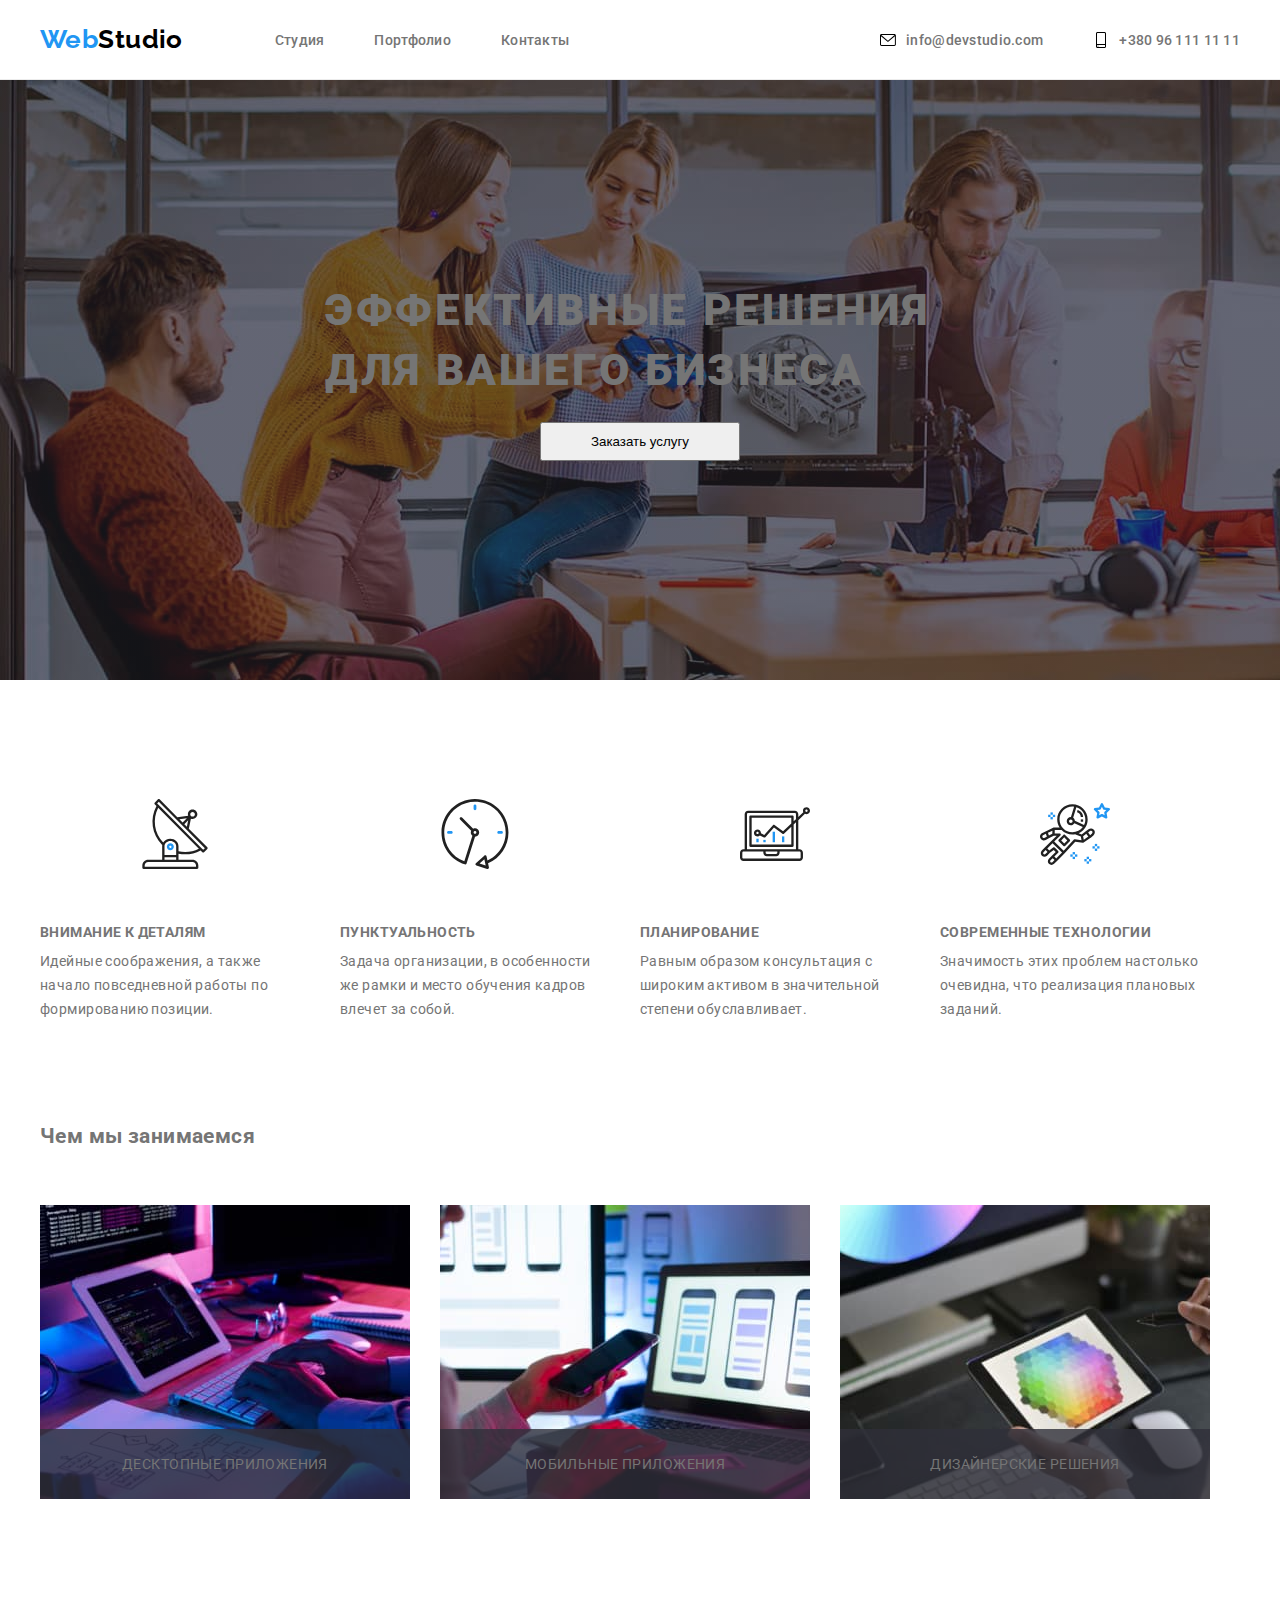
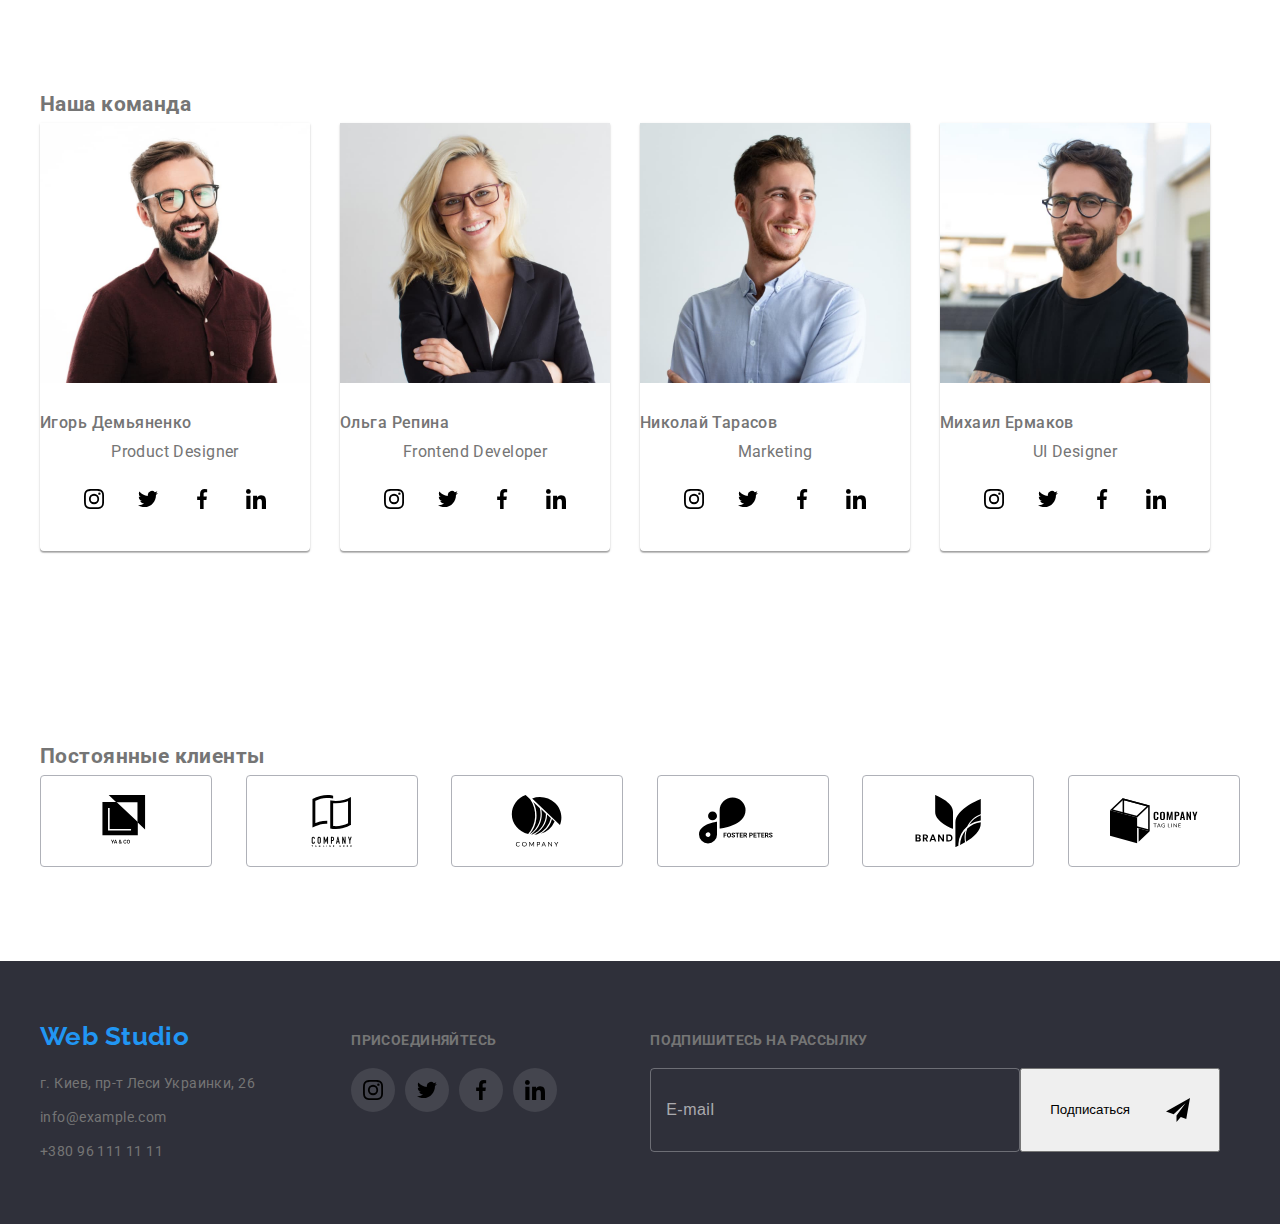
==== index.html @ 713ed122 "разбивает хедер на паршелы" ====
<!DOCTYPE html>
<html lang="ru">
  <head>
    <meta charset="UTF-8" />
    <meta name="viewport" content="width=device-width, initial-scale=1.0" />
    <title>Главная</title>
    <link
      rel="stylesheet"
      href="https://cdnjs.cloudflare.com/ajax/libs/modern-normalize/1.0.0/modern-normalize.css"
      integrity="sha512-Zx6MlUMKSVJoQ+83OwhdILe8cSEsCzfqThJd7J/VA2UrK6Ctj85p+xzqfyuNXE5B1k25uUdmJ2OzItbBy9GHAQ=="
      crossorigin="anonymous"
    />
    <link rel="preconnect" href="https://fonts.gstatic.com" />
    <link
      href="https://fonts.googleapis.com/css2?family=Raleway:wght@700&family=Roboto:wght@400;500;700;900&display=swap"
      rel="stylesheet"
    />
    <link rel="stylesheet" href="./css/styles.css" />
    <link rel="stylesheet" href="./css/main.min.css">
  </head>
  <body>
    <!-- HEADER -->
    <header class="header">
      <div class="header-container">
        <nav class="nav-container">
          <a href="./index.html" class="logo link"
            >Web<span class="logo-second-part">Studio</span></a
          >
          <ul class="site-navigation list">
            <li class="items">
              <a href="./index.html" class="link active">Студия</a>
            </li>
            <li class="items">
              <a href="./portfolio.html" class="link">Портфолио</a>
            </li>
            <li class="items"><a href="" class="link">Контакты</a></li>
          </ul>
        </nav>
        <ul class="contacts list">
          <li class="items">
            <a href="mailto:info@devstudio.com" class="link">
              <svg class="icons">
                <use href="./img/studio/svg/sprite.svg#icon-envelope"></use>
              </svg>
              info@devstudio.com
            </a>
          </li>
          <li class="items">
            <a href="tel:+380961111111" class="link"
              ><svg class="icons">
                <use href="./img/studio/svg/sprite.svg#icon-smartphone"></use>
              </svg>
              +380 96 111 11 11</a
            >
          </li>
        </ul>
      </div>
    </header>
    <main>
      <!-- HERO -->
      <section class="hero-section">
        <div class="hero-container">
          <h1 class="title">Эффективные решения для вашего бизнеса</h1>
          <button class="modal-button" type="button" data-modal-open>
            Заказать услугу
          </button>
        </div>
      </section>
      <!-- OUR ADVANTAGES -->
      <section class="advantages-section">
        <div class="advantages-container">
          <h2 class="title visually-hidden">Наши преимущества</h2>
          <ul class="advantages-list list">
            <li class="items antenna">
              <h3 class="title">Внимание к деталям</h3>
              <p>
                Идейные соображения, а также начало повседневной работы по
                формированию позиции.
              </p>
            </li>
            <li class="items clock">
              <h3 class="title">Пунктуальность</h3>
              <p>
                Задача организации, в особенности же рамки и место обучения
                кадров влечет за собой.
              </p>
            </li>
            <li class="items diagram">
              <h3 class="title">Планирование</h3>
              <p>
                Равным образом консультация с широким активом в значительной
                степени обуславливает.
              </p>
            </li>
            <li class="items astronaut">
              <h3 class="title">Современные технологии</h3>
              <p>
                Значимость этих проблем настолько очевидна, что реализация
                плановых заданий.
              </p>
            </li>
          </ul>
        </div>
      </section>
      <!-- OUR JOB -->
      <section class="job-section">
        <div class="job-container">
          <h2 class="title">Чем мы занимаемся</h2>
          <ul class="job-list list">
            <li class="items">
              <img
                src="./img/studio/our-job/our-job-1.jpg"
                alt="Пишем код на компьютере"
                width="370"
                height="294"
              />
              <p class="title">Десктопные приложения</p>
            </li>
            <li class="items">
              <img
                src="./img/studio/our-job/our-job-2.jpg"
                alt="Работаем с дизайном мобильного приложения"
                width="370"
                height="294"
              />
              <p class="title">Мобильные приложения</p>
            </li>
            <li class="items">
              <img
                src="./img/studio//our-job/our-job-3.jpg"
                alt="Выбираем цвет с палитры"
                width="370"
                height="294"
              />
              <p class="title">Дизайнерские решения</p>
            </li>
          </ul>
        </div>
      </section>
      <!-- OUR TEAM -->
      <section class="team-section">
        <div class="team-container">
          <h2 class="title">Наша команда</h2>
          <ul class="team-list list">
            <li class="members">
              <img
                src="./img/studio/our-team/I-Demianenko.jpg"
                alt="Фотография Игорь Демьяненко"
                width="270"
                height="260"
              />
              <div class="members-content">
                <h3 class="title">Игорь Демьяненко</h3>
                <p lang="en">Product Designer</p>
                <ul class="social-nets list">
                  <li class="items">
                    <a
                      href="http://www.instagram.com"
                      class="link"
                      aria-label="Instagram"
                      target="_blank"
                    >
                      <svg class="icons">
                        <use
                          href="./img/studio/svg/sprite.svg#icon-instagram"
                        ></use>
                      </svg>
                    </a>
                  </li>
                  <li class="items">
                    <a
                      href="http://www.twitter.com"
                      class="link"
                      aria-label="Twitter"
                      target="_blank"
                    >
                      <svg class="icons">
                        <use
                          href="./img/studio/svg/sprite.svg#icon-twitter"
                        ></use>
                      </svg>
                    </a>
                  </li>
                  <li class="items">
                    <a
                      href="http://www.facebook.com"
                      class="link"
                      aria-label="Facebook"
                      target="_blank"
                    >
                      <svg class="icons">
                        <use
                          href="./img/studio/svg/sprite.svg#icon-facebook"
                        ></use>
                      </svg>
                    </a>
                  </li>
                  <li class="items">
                    <a
                      href="http://www.linkedin.com"
                      class="link"
                      aria-label="LinkedIn"
                      target="_blank"
                      ><svg class="icons">
                        <use
                          href="./img/studio/svg/sprite.svg#icon-linkedin"
                        ></use>
                      </svg>
                    </a>
                  </li>
                </ul>
              </div>
            </li>
            <li class="members">
              <img
                src="./img/studio/our-team/O-Repina.jpg"
                alt="Фотография Ольга Репина"
                width="270"
                height="260"
              />
              <div class="members-content">
                <h3 class="title">Ольга Репина</h3>
                <p lang="en">Frontend Developer</p>
                <ul class="social-nets list">
                  <li class="items">
                    <a
                      href="http://www.instagram.com"
                      class="link"
                      aria-label="Instagram"
                      target="_blank"
                    >
                      <svg class="icons">
                        <use
                          href="./img/studio/svg/sprite.svg#icon-instagram"
                        ></use>
                      </svg>
                    </a>
                  </li>
                  <li class="items">
                    <a
                      href="http://www.twitter.com"
                      class="link"
                      aria-label="Twitter"
                      target="_blank"
                    >
                      <svg class="icons">
                        <use
                          href="./img/studio/svg/sprite.svg#icon-twitter"
                        ></use>
                      </svg>
                    </a>
                  </li>
                  <li class="items">
                    <a
                      href="http://www.facebook.com"
                      class="link"
                      aria-label="Facebook"
                      target="_blank"
                    >
                      <svg class="icons">
                        <use
                          href="./img/studio/svg/sprite.svg#icon-facebook"
                        ></use>
                      </svg>
                    </a>
                  </li>
                  <li class="items">
                    <a
                      href="http://www.linkedin.com"
                      class="link"
                      aria-label="LinkedIn"
                      target="_blank"
                      ><svg class="icons">
                        <use
                          href="./img/studio/svg/sprite.svg#icon-linkedin"
                        ></use>
                      </svg>
                    </a>
                  </li>
                </ul>
              </div>
            </li>
            <li class="members">
              <img
                src="./img/studio/our-team/N-Tarasov.jpg"
                alt="Фотография Николай Тарасов"
                width="270"
                height="260"
              />
              <div class="members-content">
                <h3 class="title">Николай Тарасов</h3>
                <p lang="en">Marketing</p>
                <ul class="social-nets list">
                  <li class="items">
                    <a
                      href="http://www.instagram.com"
                      class="link"
                      aria-label="Instagram"
                      target="_blank"
                    >
                      <svg class="icons">
                        <use
                          href="./img/studio/svg/sprite.svg#icon-instagram"
                        ></use>
                      </svg>
                    </a>
                  </li>
                  <li class="items">
                    <a
                      href="http://www.twitter.com"
                      class="link"
                      aria-label="Twitter"
                      target="_blank"
                    >
                      <svg class="icons">
                        <use
                          href="./img/studio/svg/sprite.svg#icon-twitter"
                        ></use>
                      </svg>
                    </a>
                  </li>
                  <li class="items">
                    <a
                      href="http://www.facebook.com"
                      class="link"
                      aria-label="Facebook"
                      target="_blank"
                    >
                      <svg class="icons">
                        <use
                          href="./img/studio/svg/sprite.svg#icon-facebook"
                        ></use>
                      </svg>
                    </a>
                  </li>
                  <li class="items">
                    <a
                      href="http://www.linkedin.com"
                      class="link"
                      aria-label="LinkedIn"
                      target="_blank"
                      ><svg class="icons">
                        <use
                          href="./img/studio/svg/sprite.svg#icon-linkedin"
                        ></use>
                      </svg>
                    </a>
                  </li>
                </ul>
              </div>
            </li>
            <li class="members">
              <img
                src="./img/studio/our-team/M-Ermakov.jpg"
                alt="Фотография Михаил Ермаков"
                width="270"
                height="260"
              />
              <div class="members-content">
                <h3 class="title">Михаил Ермаков</h3>
                <p lang="en">UI Designer</p>
                <ul class="social-nets list">
                  <li class="items">
                    <a
                      href="http://www.instagram.com"
                      class="link"
                      aria-label="Instagram"
                      target="_blank"
                    >
                      <svg class="icons">
                        <use
                          href="./img/studio/svg/sprite.svg#icon-instagram"
                        ></use>
                      </svg>
                    </a>
                  </li>
                  <li class="items">
                    <a
                      href="http://www.twitter.com"
                      class="link"
                      aria-label="Twitter"
                      target="_blank"
                    >
                      <svg class="icons">
                        <use
                          href="./img/studio/svg/sprite.svg#icon-twitter"
                        ></use>
                      </svg>
                    </a>
                  </li>
                  <li class="items">
                    <a
                      href="http://www.facebook.com"
                      class="link"
                      aria-label="Facebook"
                      target="_blank"
                    >
                      <svg class="icons">
                        <use
                          href="./img/studio/svg/sprite.svg#icon-facebook"
                        ></use>
                      </svg>
                    </a>
                  </li>
                  <li class="items">
                    <a
                      href="http://www.linkedin.com"
                      class="link"
                      aria-label="LinkedIn"
                      target="_blank"
                      ><svg class="icons">
                        <use
                          href="./img/studio/svg/sprite.svg#icon-linkedin"
                        ></use>
                      </svg>
                    </a>
                  </li>
                </ul>
              </div>
            </li>
          </ul>
        </div>
      </section>
      <!-- PERMANENT CLIENTS -->
      <section class="clients-section">
        <div class="clients-container">
          <h2 class="title">Постоянные клиенты</h2>
          <ul class="clients list">
            <li class="items">
              <a class="link" href="" target="_blank">
                <svg class="icons">
                  <use href="./img/studio/svg/sprite.svg#icon-logo-1"></use>
                </svg>
              </a>
            </li>
            <li class="items">
              <a class="link" href="" target="_blank">
                <svg class="icons">
                  <use href="./img/studio/svg/sprite.svg#icon-logo-2"></use>
                </svg>
              </a>
            </li>
            <li class="items">
              <a class="link" href="" target="_blank">
                <svg class="icons">
                  <use href="./img/studio/svg/sprite.svg#icon-logo-3"></use>
                </svg>
              </a>
            </li>
            <li class="items">
              <a class="link" href="" target="_blank">
                <svg class="icons">
                  <use href="./img/studio/svg/sprite.svg#icon-logo-4"></use>
                </svg>
              </a>
            </li>
            <li class="items">
              <a class="link" href="" target="_blank">
                <svg class="icons">
                  <use href="./img/studio/svg/sprite.svg#icon-logo-5"></use>
                </svg>
              </a>
            </li>
            <li class="items">
              <a class="link" href="" target="_blank">
                <svg class="icons">
                  <use href="./img/studio/svg/sprite.svg#icon-logo-6"></use>
                </svg>
              </a>
            </li>
          </ul>
        </div>
      </section>
    </main>
    <!-- FOOTER -->
    <footer class="footer">
      <div class="footer-container">
        <div class="address-container">
          <a href="./index.html" class="logo link">Web
            <span class="logo-second-part">Studio</span>
          </a>
          <address class="address">
            <p>г. Киев, пр-т Леси Украинки, 26</p>
          </address>
          <ul class="contacts list">
            <li class="items">
              <a href="mailto:info@example.com" class="link">info@example.com
              </a>
            </li>
            <li class="items">
              <a href="tel:+380961111111" class="link">+380 96 111 11 11</a>
            </li>
          </ul>
        </div>
        <div class="social-container">
          <p class="text">Присоединяйтесь</p>
          <ul class="social-nets list">
            <li class="items">
              <a
                href="http://www.instagram.com"
                target="_blank"
                aria-label="Instagram"
                class="link"
              >
                <svg class="icons">
                  <use href="./img/studio/svg/sprite.svg#icon-instagram"></use>
                </svg>
              </a>
            </li>
            <li class="items">
              <a
                href="http://www.twitter.com"
                target="_blank"
                aria-label="Twitter"
                class="link"
              >
                <svg class="icons">
                  <use href="./img/studio/svg/sprite.svg#icon-twitter"></use>
                </svg>
              </a>
            </li>
            <li class="items">
              <a
                href="http://www.facebook.com"
                target="_blank"
                aria-label="Facebook"
                class="link"
              >
                <svg class="icons">
                  <use href="./img/studio/svg/sprite.svg#icon-facebook"></use>
                </svg>
              </a>
            </li>
            <li class="items">
              <a
                href="http://www.linkedin.com"
                target="_blank"
                aria-label="LinkedIn"
                class="link"
              >
                <svg class="icons">
                  <use href="./img/studio/svg/sprite.svg#icon-linkedin"></use>
                </svg>
              </a>
            </li>
          </ul>
        </div>
        <div class="form-container">
          <p class="text">Подпишитесь на рассылку</p>
          <form class="subscribe-form" name="subscribe_form">
            <input
              type="email"
              name="user-email"
              placeholder="E-mail"
              class="input"
            />
            <button type="submit" class="submit-button modal-button">
              Подписаться
              <svg class="icons">
                <use href="./img/studio/svg/sprite.svg#icon-send"></use>
              </svg>
            </button>
          </form>
        </div>
      </div>
    </footer>
    <div class="backdrop is-hidden" data-modal>
      <div class="modal">
        <button class="close-button" data-modal-close>
          <svg class="icons">
            <use href="./img/studio/svg/sprite.svg#icon-close"></use>
          </svg>
        </button>
        <p class="title">Оставьте свои данные, мы вам перезвоним</p>
        <form class="form-container">
          <div class="inputs-group">
            <label for="user-name" class="text-label">Имя </label>
            <div class="input-wrapper">
              <input
                type="text"
                name="user-name"
                class="input"
                id="user-name"
              />
              <svg class="icons">
                <use href="./img/studio/svg/sprite.svg#modal-icon-person"></use>
              </svg>
            </div>
            <label for="user-phone" class="text-label">Телефон </label>
            <div class="input-wrapper">
              <input
                type="tel"
                name="user-phone"
                class="input"
                id="user-phone"
              />
              <svg class="icons">
                <use href="./img/studio/svg/sprite.svg#modal-icon-phone"></use>
              </svg>
            </div>
            <label for="user-email" class="text-label">Почта </label>
            <div class="input-wrapper">
              <input
                type="email"
                name="user-email"
                class="input"
                id="user-email"
              />
              <svg class="icons">
                <use href="./img/studio/svg/sprite.svg#modal-icon-email"></use>
              </svg>
            </div>
            <label for="user-comment" class="text-label">Комментарий </label>
            <textarea
              name="user-comment"
              placeholder="Введите текст"
              class="input comment"
              id="user-comment"
            ></textarea>
          </div>
          <label class="checkbox-label">
            Соглашаюсь с рассылкой и принимаю&nbsp;
            <a href="" class="link">
              <span class="checkbox-text-label"> Условия договора</span>
            </a>
            <input
              class="checkbox visually-hidden"
              type="checkbox"
              name="agreement"
              value="agree"
              required
            />
            <span class="custom-checkbox"></span>
          </label>
          <button type="submit" class="submit-button modal-button">
            Отправить
          </button>
        </form>
      </div>
    </div>
    <script src="./js/modal.js"></script>
  </body>
</html>
---- css/styles.css ----
/* ======= COLOR PALETTE ======= */

/* main text color:                         #757575; */
/* secondary text color:                    #212121; */
/* accent & first logo color:               #2196f3; */
/* second logo color
    on light background (black):            #000000; */
/* primary background color &
    second logo color on dark background &
    text on dark background (white):        #ffffff; */
/* secondary background color &
    background color for modal-button:      #f5f4fa; */
/* icons-logo-primary-color:                #afb1b8; */
/* contacts color:                          rgba(255, 255, 255, 0.6); */

/* :root {
  --main-text-color: #757575;
  --secondary-text-color: #212121;
  --accent-color: #2196f3;
  --black: #000000;
  --white: #ffffff;
  --secondary-background-color: #f5f4fa;
  --icons-logo-primary-color: #afb1b8;
  --contacts-color: rgba(255, 255, 255, 0.6);
  --time-function: cubic-bezier(0.4, 0, 0.2, 1);
} */

/* body {
  font-family: "Roboto", sans-serif;
  font-style: normal;
  font-weight: 400;
  font-size: 14px;
  line-height: 1.714;
  letter-spacing: 0.03em;
  background-color: #ffffff;
  color: var(--main-text-color);
} */

/* ======= UTILITE CLASSES ======= */
/* *,
*::before,
*::after {
  margin: 0;
  padding: 0;
} */

/* img {
  display: block;
}

.link {
  text-decoration: none;
}

.list {
  list-style: none;
}

.title {
  margin-bottom: 50px;
  font-weight: 700;
  font-size: 36px;
  line-height: 1.167;
  text-align: center;
  color: var(--secondary-text-color);
} */

/* .modal-button {
  height: 50px;
  background-color: var(--accent-color);
  color: var(--white);
  font-family: "Roboto", sans-serif;
  font-style: normal;
  font-weight: 700;
  font-size: 16px;
  line-height: 1.875;
  letter-spacing: 0.06em;
  border-radius: 4px;
  border: transparent;
  cursor: pointer;
} */

/* .visually-hidden {
  position: absolute;
  width: 1px;
  height: 1px;
  margin: -1px;
  border: 0;
  padding: 0;
  clip: rect(0 0 0 0);
  overflow: hidden;
} */
/* ======= END UTILITE CLASSES ======= */

/* ----------------------------------- */
/* ~             STUDIO              ~ */
/* ----------------------------------- */
/* ======= HEADER ======= */
/* header {
  position: relative;
}

header::after {
  content: "";
  display: block;
  position: absolute;
  bottom: 0;
  width: 100%;
  height: 1px;
  z-index: -1;
  background-color: #ececec;
} */

/* .header-container {
  display: flex;
  width: 1200px;
  margin: 0 auto;
  padding: 0 15px;
  justify-content: space-between;
  align-items: center;
} */

/* .nav-container {
  display: flex;
  align-items: center;
} */

/* .site-navigation {
  display: flex;
}

.contacts {
  display: flex;
} */
/* === LOGO ===*/
/* .logo.link {
  display: block;
  margin-right: 92px;
  padding: 24px 0 25px 0;
  font-family: "Raleway", sans-serif;
  font-weight: 700;
  font-size: 26px;
  line-height: 1.192;
  color: var(--accent-color);
}

.logo-second-part {
  color: var(--black);
} */

/* === NAVIGATION & CONTACTS === */
.site-navigation > .items:not(:last-child) {
  margin-right: 50px;
}

.contacts > .items:not(:last-child) {
  margin-right: 50px;
}

.site-navigation .link {
  position: relative;
  display: block;
  padding: 32px 0;
  font-weight: 500;
  line-height: 1.143;
  letter-spacing: 0.02em;
  color: var(--secondary-text-color);
  transition: color 250ms var(--time-function);
}

.contacts .link {
  display: flex;
  align-items: center;
  padding: 32px 0;
  font-weight: 500;
  line-height: 1.143;
  letter-spacing: 0.02em;
  color: var(--main-text-color);
  fill: var(--main-text-color);
  transition: color 250ms var(--time-function), fill 250ms var(--time-function);
}

.site-navigation .link:hover,
.contacts .link:hover,
.site-navigation .link:focus,
.contacts .link:focus,
.site-navigation .link:active {
  color: var(--accent-color);
  fill: var(--accent-color);
}

.site-navigation .link.active {
  color: var(--accent-color);
}

.site-navigation .link.active::after {
  position: absolute;
  left: 0;
  bottom: 0;
  content: "";
  display: block;
  width: 100%;
  height: 4px;
  border-radius: 2px;
  background-color: var(--accent-color);
}

.contacts .icons {
  width: 16px;
  height: 16px;
  margin-right: 10px;
}

/* ======= END HEADER ======= */

/* ======= MAIN ======= */
/* ======= HERO ======= */
.hero-section {
  margin: 0 auto;
  max-width: 1600px;
  height: 600px;
  background-color: #c4c4c4;
  background-image: linear-gradient(
      rgba(47, 48, 58, 0.4),
      rgba(47, 48, 58, 0.4)
    ),
    url("../img/studio/hero/hero-background.jpg");
}

.hero-container {
  width: 630px;
  height: 100%;
  margin: 0 auto;
  padding: 200px 0;
}

.hero-container .title {
  margin: 0 auto 22px auto;
  font-weight: 900;
  font-size: 44px;
  line-height: 1.364;
  letter-spacing: 0.06em;
  text-transform: uppercase;
  color: var(--white);
}

.hero-container > .modal-button {
  display: block;
  min-width: 200px;
  margin-left: auto;
  margin-right: auto;
  padding: 10px 32px;
}

/* ======= OUR ADVANTAGES ======= */
.advantages-section {
  padding: 94px 0;
}

.advantages-container {
  width: 1200px;
  margin: 0 auto;
  padding: 0 15px;
}

.advantages-list {
  display: flex;
}

.advantages-list > .items {
  width: 270px;
}

.advantages-list > .items::before {
  display: block;
  content: "";
  height: 120px;
  margin-bottom: 30px;
  background-color: var(--secondary-background-color);
  background-repeat: no-repeat;
  background-position: center;
}

.advantages-list > .items:not(:last-child) {
  margin-right: 30px;
}

.antenna::before {
  background-image: url("../img/studio/our-advantages/antenna.svg");
}

.clock::before {
  background-image: url("../img/studio/our-advantages/clock.svg");
}

.diagram::before {
  background-image: url("../img/studio/our-advantages/diagram.svg");
}

.astronaut::before {
  background-image: url("../img/studio/our-advantages/astronaut.svg");
}

.advantages-list .title {
  margin-bottom: 10px;
  font-size: 14px;
  line-height: 1.143;
  text-align: unset;
  text-transform: uppercase;
  max-height: 100%;
}

.advantages-list .items > p {
  height: 75px;
}

/* ======= OUR JOB ======= */
.job-section {
  padding-bottom: 94px;
}

.job-container {
  width: 1200px;
  margin: 0 auto;
  padding: 0 15px;
}

.job-container .title {
  margin-bottom: 50px;
}

.job-list {
  display: flex;
}

.job-list > .items {
  position: relative;
}

.job-list > .items:not(:last-child) {
  margin-right: 30px;
}

.job-list > .items .title {
  position: absolute;
  bottom: 0;
  margin-bottom: 0;
  width: 100%;
  padding: 27px 0;
  font-size: 14px;
  line-height: 1.143;
  text-align: center;
  text-transform: uppercase;
  color: var(--white);
  background-color: rgba(47, 48, 58, 0.8);
}
/* ======= OUR TEAM ======= */
.team-section {
  padding: 94px 0;
  background-color: var(--secondary-background-color);
}

.team-container {
  width: 1200px;
  margin: 0 auto;
  padding: 0 15px;
}

.team-list {
  display: flex;
}

.team-list > .members:not(:last-child) {
  margin-right: 30px;
}

.team-list > .members {
  width: 270px;
  border-bottom-left-radius: 4px;
  border-bottom-right-radius: 4px;
  overflow: hidden;
  background-color: var(--white);
  box-shadow: 0px 1px 3px rgba(0, 0, 0, 0.12), 0px 1px 1px rgba(0, 0, 0, 0.14),
    0px 2px 1px rgba(0, 0, 0, 0.2);
}

.members-content {
  padding: 30px 0;
}

.members-content > .title {
  margin: 0 auto 10px auto;
  font-weight: 500;
  font-size: 16px;
  line-height: 1.188;
}

.members-content > p {
  margin: 0 auto 16px auto;
  font-size: 16px;
  line-height: 1.188;
  text-align: center;
}

.social-nets {
  display: flex;
  margin: 0 32px;
}

.social-nets > .items:not(:last-child) {
  margin-right: 10px;
}

.social-nets .icons {
  width: 20px;
  height: 20px;
}

.social-nets .link {
  display: flex;
  align-items: center;
  justify-content: center;
  width: 44px;
  height: 44px;
  background-color: var(--white);
  fill: var(--icons-logo-primary-color);
  border-radius: 50%;
  transition: background-color 250ms var(--time-function),
    fill 250ms var(--time-function);
}

.social-nets .link:hover,
.social-nets .link:focus {
  background-color: var(--accent-color);
  fill: var(--white);
}

/* ======= PERMANENT CLIENTS =======*/
.clients-section {
  padding: 94px 0;
}

.clients-container {
  width: 1200px;
  margin: 0 auto;
  padding: 0 15px;
}

.clients {
  display: flex;
  justify-content: space-between;
}

.clients .link {
  display: flex;
  justify-content: center;
  align-items: center;
  width: 170px;
  height: 90px;
  border: 1px solid #afb1b8;
  fill: var(--icons-logo-primary-color);
  border-radius: 4px;
  transition: border-color 250ms var(--time-function),
    fill 250ms var(--time-function);
}

.clients .icons {
  width: 88px;
  height: 52px;
}

.clients .link:hover,
.clients .link:focus {
  outline: none;
  border-color: var(--accent-color);
  fill: var(--accent-color);
}

/* ======= END MAIN ======= */

/* ======= FOOTER ======= */
.footer {
  background-color: #2f303a;
}

.footer-container {
  display: flex;
  align-items: baseline;
  width: 1200px;
  margin: 0 auto;
  padding: 60px 15px;
}

.address-container {
  display: flex;
  flex-direction: column;
  /* когда будут добавлены все элементы футера,
  то margin у контейнеров заменить
  на justify-content: space-between*/
  margin-right: 70px;
}

.social-container {
  margin-right: 93px;
}

.social-container > .social-nets {
  margin: 0;
}

.footer .contacts {
  display: flex;
  flex-direction: column;
}

.footer .contacts > .items:not(:last-child) {
  margin-bottom: 10px;
}

/* === LOGO === */
.footer .logo {
  padding: 0;
  margin-bottom: 20px;
}

.footer .logo-second-part {
  color: var(--white);
}

/* === ADDRESS === */
.address {
  margin-bottom: 10px;
  font-style: normal;
  line-height: 1.714;
  color: var(--white);
}

/* === CONTACTS === */
.footer .contacts .link {
  padding: 0;
  font-weight: 400;
  line-height: 1.714;
  letter-spacing: 0.03em;
  color: var(--contacts-color);
}

.footer .contacts .link:hover,
.footer .contacts .link:focus {
  color: var(--accent-color);
}

/* === SOCIAL NETS ===*/
.footer-container .text {
  margin-bottom: 20px;
  text-transform: uppercase;
  font-weight: 700;
  line-height: 1.143;
  color: var(--white);
}

.social-container .link {
  background-color: #ffffff1a;
  fill: var(--white);
}

/* === SUBSCRIBE FORM === */
.subscribe-form {
  display: flex;
  width: 570px;
  justify-content: space-between;
}

.subscribe-form .input {
  width: 358px;
  height: 50px;
  padding: 16px 15px;
  background-color: transparent;
  border: 1px solid rgba(255, 255, 255, 0.3);
  border-radius: 4px;
  font-size: 16px;
  line-height: 1.25;
  letter-spacing: 0.03em;
  color: var(--white);
  transition: border-color 250ms var(--time-function);
}

.subscribe-form .input:focus,
.subscribe-form .input:active {
  outline: none;
  border-color: var(--accent-color);
}

.subscribe-form .input::placeholder {
  font-size: 16px;
  line-height: 1.25;
  letter-spacing: 0.03em;
  color: rgba(255, 255, 255, 0.6);
}

.submit-button.modal-button {
  display: inline-flex;
  min-width: 200px;
  padding: 10px 28px;
  align-items: center;
  justify-content: space-between;
}

.subscribe-form .icons {
  width: 24px;
  height: 24px;
  fill: var(--white);
}

/* ======= END FOOTER ======= */

/* ======= MODAL-WINDOW ======= */
.backdrop {
  position: fixed;
  top: 0;
  left: 0;
  width: 100%;
  height: 100%;
  background-color: rgba(0, 0, 0, 0.2);
  transition: opacity 250ms var(--time-function),
    visibility 250ms var(--time-function),
    pointer-events 250ms var(--time-function);
}

.backdrop.is-hidden {
  opacity: 0;
  visibility: hidden;
  pointer-events: none;
  transition: opacity 250ms var(--time-function) 500ms,
    visibility 250ms var(--time-function) 5000ms,
    pointer-events 250ms var(--time-function) 500ms;
}

.modal {
  position: absolute;
  top: 50%;
  left: 50%;
  transform: translate(-50%, -50%);
  opacity: 1;
  visibility: visible;
  pointer-events: all;
  width: 528px;
  height: 580px;
  padding: 40px;
  background-color: var(--white);
  box-shadow: 0px 1px 3px rgba(0, 0, 0, 0.12), 0px 1px 1px rgba(0, 0, 0, 0.14),
    0px 2px 1px rgba(0, 0, 0, 0.2);
  border-radius: 4px;
  transition: transform 500ms var(--time-function) 250ms,
    opacity 500ms var(--time-function) 250ms,
    visibility 500ms var(--time-function) 250ms,
    pointer-events 500ms var(--time-function) 250ms;
}

.backdrop.is-hidden .modal {
  transform: translate(-50%, -200%);
  opacity: 0;
  visibility: hidden;
  pointer-events: none;
  transition: transform 500ms var(--time-function),
    opacity 500ms var(--time-function), visibility 500ms var(--time-function),
    pointer-events 500ms var(--time-function);
}

.close-button > .icons {
  width: 11px;
  height: 11px;
}

.close-button {
  position: absolute;
  top: 8px;
  right: 8px;
  width: 30px;
  height: 30px;
  background-color: var(--white);
  border: 1px solid rgba(0, 0, 0, 0.1);
  border-radius: 50%;
  cursor: pointer;
  transition: fill 250ms var(--time-function);
}

.close-button:hover,
.close-button:focus,
.close-button:active {
  fill: var(--accent-color);
}

.modal .title {
  margin: 0 auto;
  font-size: 20px;
  line-height: 1.15;
  margin-bottom: 12px;
}

.inputs-group {
  display: flex;
  flex-direction: column;
}

.input-wrapper {
  position: relative;
  margin-bottom: 10px;
}

.input-wrapper > .icons {
  position: absolute;
  left: 12px;
  top: 50%;
  transform: translateY(-50%);
  width: 18px;
  height: 18px;
}

.inputs-group .text-label {
  display: block;
  margin-bottom: 4px;
  font-size: 12px;
  line-height: 1.167;
  letter-spacing: 0.01em;
}

.input-wrapper .input,
.inputs-group .comment {
  width: 100%;
  height: 40px;
  background-color: transparent;
  border: 1px solid rgba(33, 33, 33, 0.2);
  border-radius: 4px;
  transition: border-color 250ms var(--time-function);
}

.input-wrapper .icons {
  transition: fill 250ms var(--time-function);
}

.input.comment {
  margin-bottom: 20px;
}

.comment::placeholder {
  font-size: 12px;
  line-height: 1.167;
  letter-spacing: 0.01em;
  color: rgba(117, 117, 117, 0.5);
}

.input-wrapper .input:active,
.inputs-group .comment:active,
.input-wrapper .input:focus,
.inputs-group .comment:focus {
  outline: none;
  border-color: var(--accent-color);
}

.input-wrapper .input:active ~ .icons,
.input-wrapper .input:focus ~ .icons {
  fill: var(--accent-color);
}

.input-wrapper .input {
  padding-left: 42px;
  font-size: 16px;
  color: var(--secondary-text-color);
}

.inputs-group .comment {
  padding: 12px 16px;
  height: 120px;
  resize: none;
  color: var(--secondary-text-color);
}

.checkbox-label {
  display: flex;
  padding: 0 11px 0 12px;
  margin-bottom: 30px;
}

.custom-checkbox {
  align-self: center;
  order: -1;
  width: 16px;
  height: 16px;
  margin-right: 8px;
  background-color: transparent;
  background-image: url("../img/studio/svg/icon-uncheked.svg");
  transition: background-color 250ms var(--time-function);
}

.checkbox:checked + .custom-checkbox {
  background-color: var(--accent-color);
  background-image: url("../img/studio/svg/icon-checked.svg");
  background-origin: border-box;
  border: transparent;
}

.checkbox-text-label {
  color: var(--accent-color);
  text-decoration-line: underline;
}

.modal .modal-button {
  display: block;
  margin: 0 auto;
}

/* ======= END MODAL-WINDOW ======= */
/* ----------------------------------- */
/* ~            END STUDIO           ~ */
/* ----------------------------------- */

/* ----------------------------------- */
/* ~            PORTFOLIO            ~ */
/* ----------------------------------- */
/* ======= OUR PROJECTS ======= */
.portfolio-section {
  padding: 94px 0;
}

.portfolio-container {
  width: 1200px;
  margin: 0 auto;
  padding: 0 15px;
}

.filter {
  display: flex;
  justify-content: center;
  margin-bottom: 50px;
}

.filter > .items:not(:last-child) {
  margin-right: 8px;
}

.filter .modal-button {
  padding: 6px 22px;
  height: 38px;
  background-color: var(--secondary-background-color);
  color: var(--secondary-text-color);
  font-weight: 500;
  font-size: 16px;
  line-height: 1.625;
  letter-spacing: 0.03em;
  transition: color 250ms var(--time-function),
    background-color 250ms var(--time-function),
    box-shadow 250ms var(--time-function);
}

.filter .modal-button:hover,
.filter .modal-button:focus,
.filter .modal-button:active {
  background-color: var(--accent-color);
  color: var(--white);
  box-shadow: 0px 3px 1px rgba(0, 0, 0, 0.1), 0px 1px 2px rgba(0, 0, 0, 0.08),
    0px 2px 2px rgba(0, 0, 0, 0.12);
}

.examples {
  display: flex;
  flex-wrap: wrap;
}

.examples > .items {
  width: 370px;
  margin-right: 30px;
  margin-bottom: 30px;
  background-color: var(--white);
}

.examples .link {
  display: block;
  color: var(--main-text-color);
  font-size: 16px;
  line-height: 1.875;
  box-shadow: none;
  transition: box-shadow 250ms var(--time-function);
}

.examples .link:hover {
  box-shadow: 0px 1px 1px rgba(0, 0, 0, 0.12), 0px 4px 4px rgba(0, 0, 0, 0.06),
    1px 4px 6px rgba(0, 0, 0, 0.16);
}

.examples > .items:nth-child(3n) {
  margin-right: 0px;
}

.examples .wrapper {
  position: relative;
  overflow: hidden;
}

.examples .overlay {
  position: absolute;
  top: 0;
  left: 0;
  width: 100%;
  height: 100%;
  padding: 64px 24px;
  background-color: rgba(33, 150, 243, 0.9);
  font-size: 18px;
  line-height: 1.556;
  color: var(--white);
  transform: translateY(100%);
  transition: transform 250ms var(--time-function);
}

.examples .link:hover .overlay {
  transform: translateY(0);
}

.card-content {
  padding: 20px 24px;
  border-right: 1px solid #eeeeee;
  border-bottom: 1px solid #eeeeee;
  border-left: 1px solid #eeeeee;
}

.card-content .title {
  font-size: 18px;
  line-height: 2;
  letter-spacing: 0.06em;
  text-align: unset;
  margin-bottom: 4px;
}

/* ======= END OUR PROJECTS ======= */
/* ----------------------------------- */
/* ~         END   PORTFOLIO         ~ */
/* ----------------------------------- */
---- css/main.min.css ----
body{font-family:"Roboto", sans-serif;font-style:normal;font-weight:400;font-size:14px;line-height:1.714;letter-spacing:0.03em;background-color:#fff;color:#757575}*,*::before,*::after{margin:0;padding:0}img{display:block}.link{text-decoration:none}.list{list-style:none}.visually-hidden{position:absolute;width:1px;height:1px;margin:-1px;border:0;padding:0;clip:rect(0 0 0 0);overflow:hidden}.header{position:relative}.header::after{content:"";display:block;position:absolute;z-index:-1;bottom:0;width:100%;height:1px;background-color:#ececec}.header-container{display:-webkit-box;display:-ms-flexbox;display:flex;-webkit-box-align:center;-ms-flex-align:center;align-items:center;-webkit-box-pack:justify;-ms-flex-pack:justify;justify-content:space-between;width:1200px;margin:0 auto;padding:0 15px}.nav-container{display:-webkit-box;display:-ms-flexbox;display:flex;-webkit-box-align:center;-ms-flex-align:center;align-items:center}.logo{display:block;margin-right:92px;padding:24px 0 25px 0;font-family:"Raleway", sans-serif;font-weight:700;font-size:26px;line-height:1.192;color:#2196f3}.logo-second-part{color:#000}.site-navigation,.contacts{display:-webkit-box;display:-ms-flexbox;display:flex}
/*# sourceMappingURL=main.min.css.map */
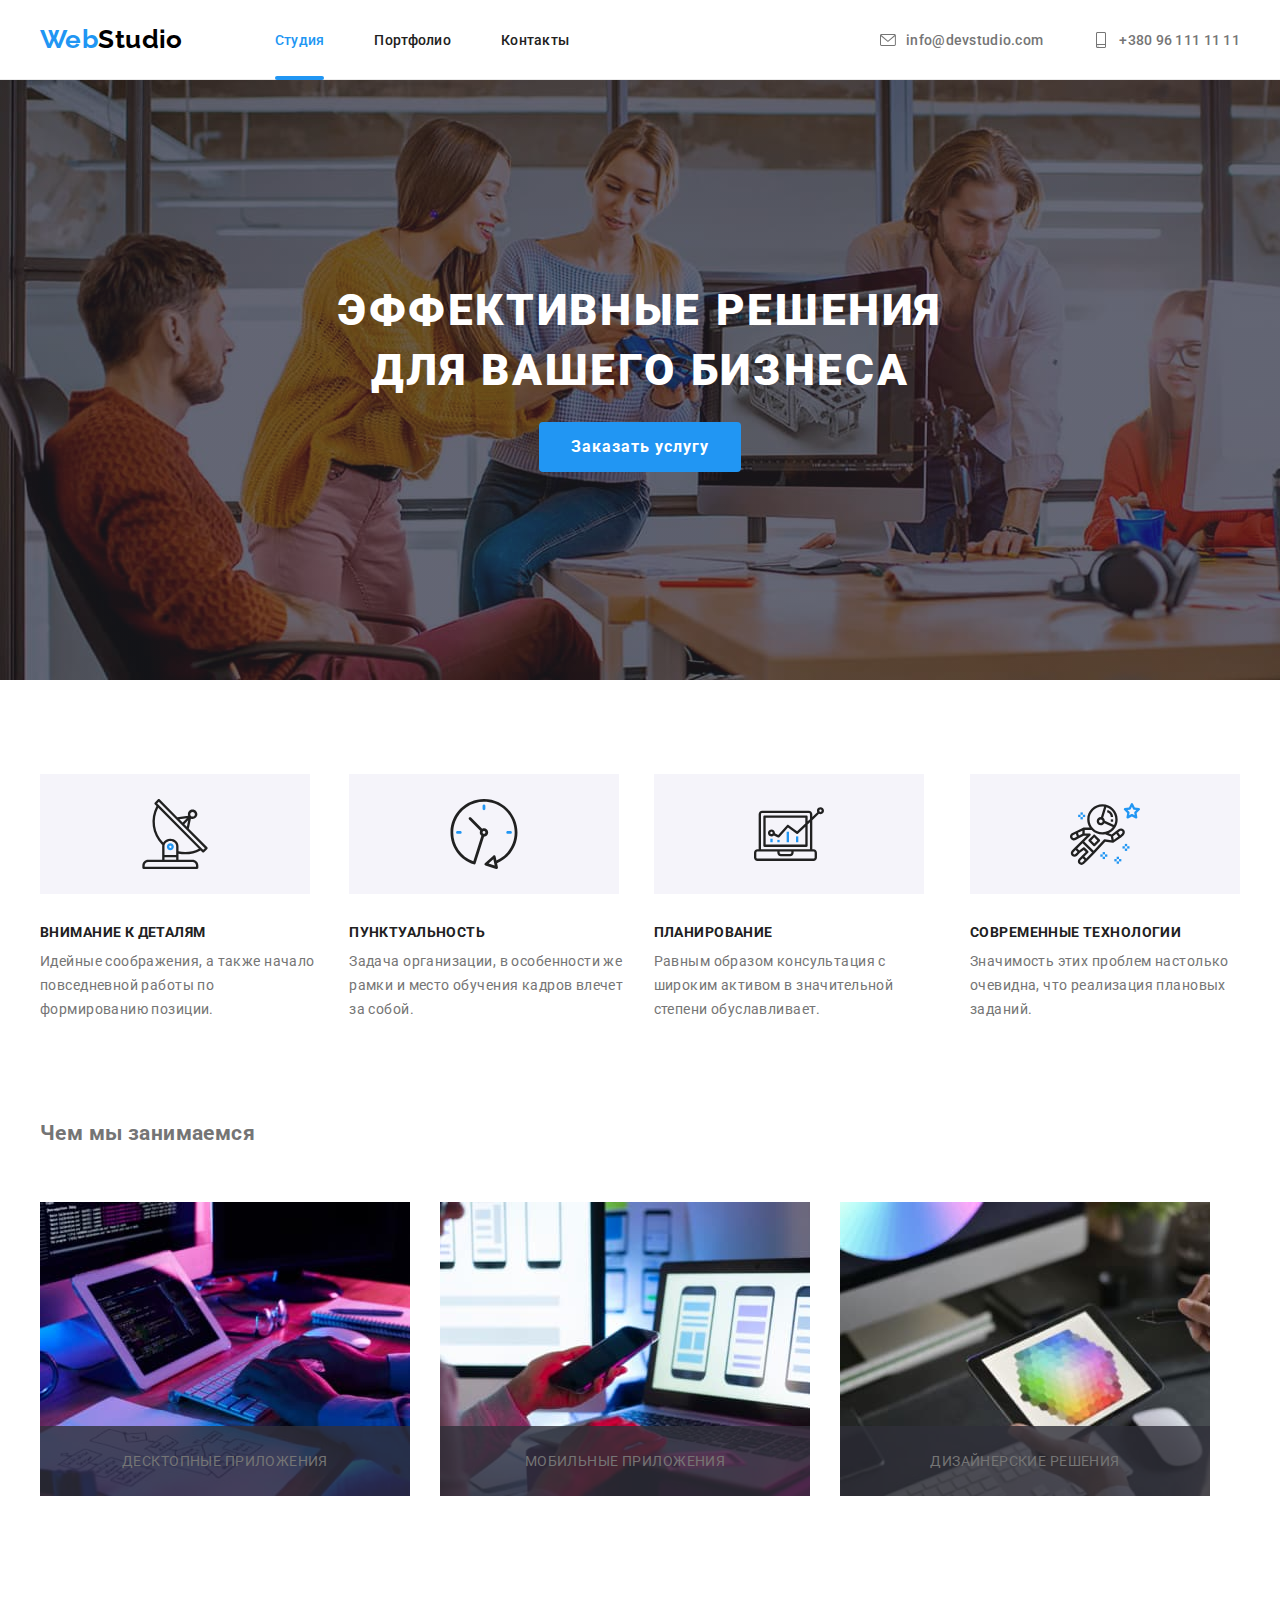
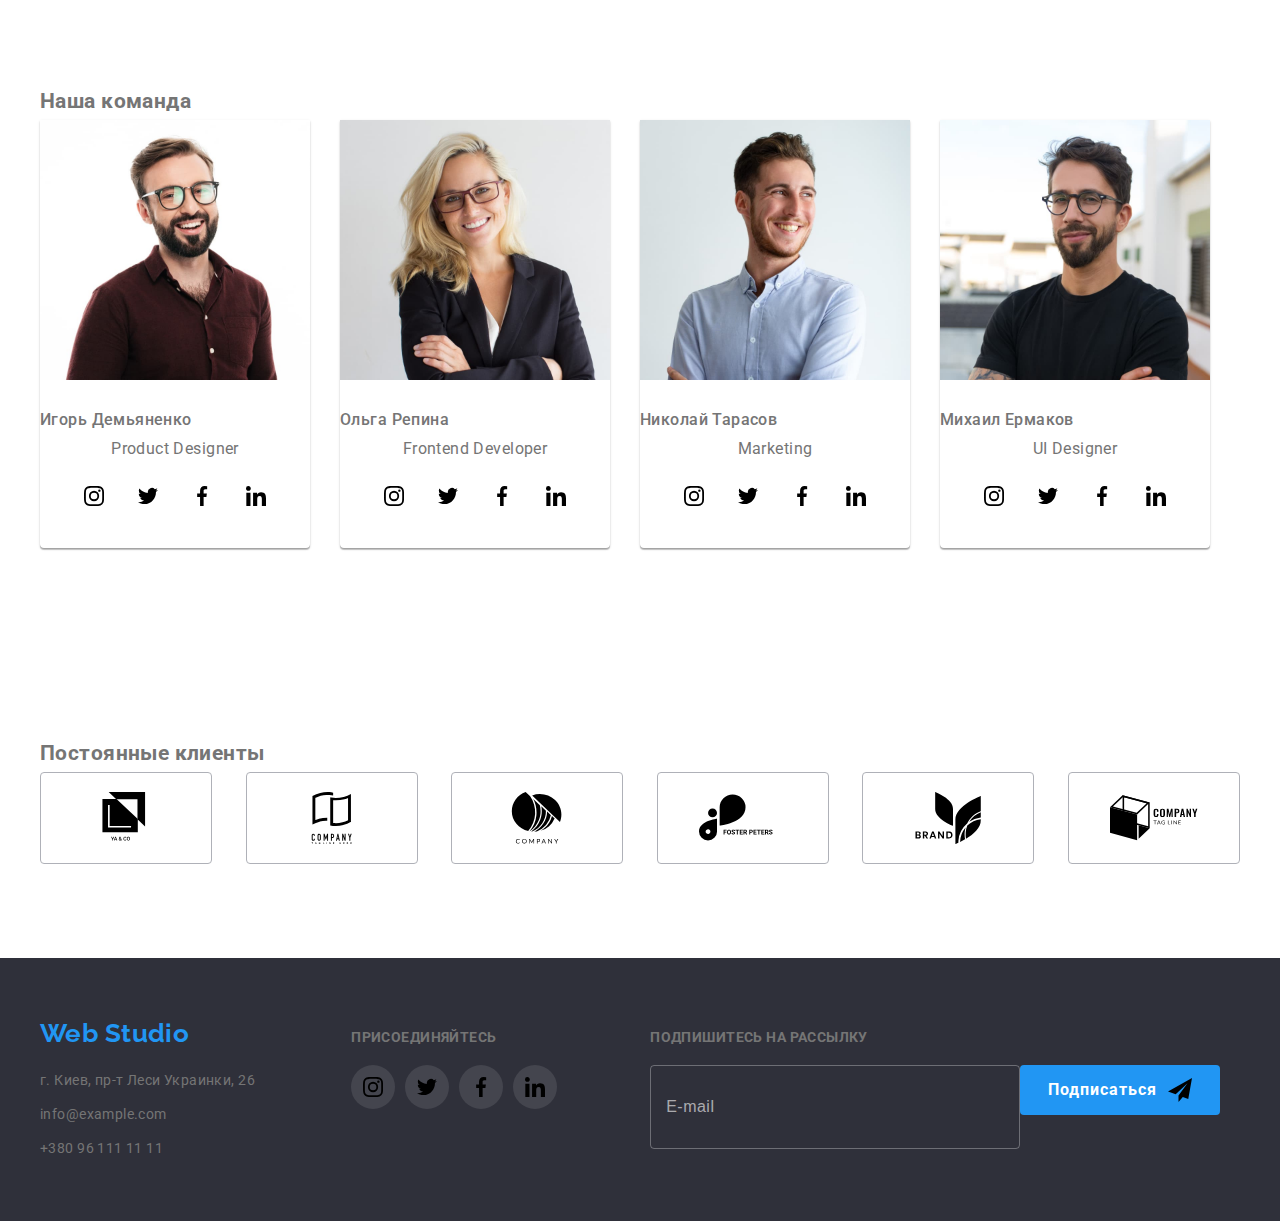
==== commit 6db1076e: "оформляет advantages с помощью sass" ====
--- a/index.html
+++ b/index.html
@@ -67,8 +67,8 @@
         </div>
       </section>
       <!-- OUR ADVANTAGES -->
-      <section class="advantages-section">
-        <div class="advantages-container">
+      <section class="section">
+        <div class="container">
           <h2 class="title visually-hidden">Наши преимущества</h2>
           <ul class="advantages-list list">
             <li class="items antenna">
--- a/css/styles.css
+++ b/css/styles.css
@@ -149,15 +149,15 @@
 } */
 
 /* === NAVIGATION & CONTACTS === */
-.site-navigation > .items:not(:last-child) {
+/* .site-navigation > .items:not(:last-child) {
   margin-right: 50px;
 }
 
 .contacts > .items:not(:last-child) {
   margin-right: 50px;
-}
-
-.site-navigation .link {
+} */
+
+/* .site-navigation .link {
   position: relative;
   display: block;
   padding: 32px 0;
@@ -178,9 +178,9 @@
   color: var(--main-text-color);
   fill: var(--main-text-color);
   transition: color 250ms var(--time-function), fill 250ms var(--time-function);
-}
-
-.site-navigation .link:hover,
+} */
+
+/* .site-navigation .link:hover,
 .contacts .link:hover,
 .site-navigation .link:focus,
 .contacts .link:focus,
@@ -203,19 +203,19 @@
   height: 4px;
   border-radius: 2px;
   background-color: var(--accent-color);
-}
-
-.contacts .icons {
+} */
+
+/* .contacts .icons {
   width: 16px;
   height: 16px;
   margin-right: 10px;
-}
+} */
 
 /* ======= END HEADER ======= */
 
 /* ======= MAIN ======= */
 /* ======= HERO ======= */
-.hero-section {
+/* .hero-section {
   margin: 0 auto;
   max-width: 1600px;
   height: 600px;
@@ -225,16 +225,16 @@
       rgba(47, 48, 58, 0.4)
     ),
     url("../img/studio/hero/hero-background.jpg");
-}
-
-.hero-container {
+} */
+
+/* .hero-container {
   width: 630px;
   height: 100%;
   margin: 0 auto;
   padding: 200px 0;
-}
-
-.hero-container .title {
+} */
+
+/* .hero-container .title {
   margin: 0 auto 22px auto;
   font-weight: 900;
   font-size: 44px;
@@ -242,18 +242,18 @@
   letter-spacing: 0.06em;
   text-transform: uppercase;
   color: var(--white);
-}
-
-.hero-container > .modal-button {
+} */
+
+/* .hero-container > .modal-button {
   display: block;
   min-width: 200px;
   margin-left: auto;
   margin-right: auto;
   padding: 10px 32px;
-}
+} */
 
 /* ======= OUR ADVANTAGES ======= */
-.advantages-section {
+/* .advantages-section {
   padding: 94px 0;
 }
 
@@ -265,9 +265,9 @@
 
 .advantages-list {
   display: flex;
-}
-
-.advantages-list > .items {
+} */
+
+/* .advantages-list > .items {
   width: 270px;
 }
 
@@ -283,9 +283,9 @@
 
 .advantages-list > .items:not(:last-child) {
   margin-right: 30px;
-}
-
-.antenna::before {
+} */
+
+/* .antenna::before {
   background-image: url("../img/studio/our-advantages/antenna.svg");
 }
 
@@ -299,9 +299,9 @@
 
 .astronaut::before {
   background-image: url("../img/studio/our-advantages/astronaut.svg");
-}
-
-.advantages-list .title {
+} */
+
+/* .advantages-list .title {
   margin-bottom: 10px;
   font-size: 14px;
   line-height: 1.143;
@@ -312,7 +312,7 @@
 
 .advantages-list .items > p {
   height: 75px;
-}
+} */
 
 /* ======= OUR JOB ======= */
 .job-section {
--- a/css/main.min.css
+++ b/css/main.min.css
@@ -1,2 +1,2 @@
-body{font-family:"Roboto", sans-serif;font-style:normal;font-weight:400;font-size:14px;line-height:1.714;letter-spacing:0.03em;background-color:#fff;color:#757575}*,*::before,*::after{margin:0;padding:0}img{display:block}.link{text-decoration:none}.list{list-style:none}.visually-hidden{position:absolute;width:1px;height:1px;margin:-1px;border:0;padding:0;clip:rect(0 0 0 0);overflow:hidden}.header{position:relative}.header::after{content:"";display:block;position:absolute;z-index:-1;bottom:0;width:100%;height:1px;background-color:#ececec}.header-container{display:-webkit-box;display:-ms-flexbox;display:flex;-webkit-box-align:center;-ms-flex-align:center;align-items:center;-webkit-box-pack:justify;-ms-flex-pack:justify;justify-content:space-between;width:1200px;margin:0 auto;padding:0 15px}.nav-container{display:-webkit-box;display:-ms-flexbox;display:flex;-webkit-box-align:center;-ms-flex-align:center;align-items:center}.logo{display:block;margin-right:92px;padding:24px 0 25px 0;font-family:"Raleway", sans-serif;font-weight:700;font-size:26px;line-height:1.192;color:#2196f3}.logo-second-part{color:#000}.site-navigation,.contacts{display:-webkit-box;display:-ms-flexbox;display:flex}
+body{font-family:"Roboto", sans-serif;font-style:normal;font-weight:400;font-size:14px;line-height:1.714;letter-spacing:0.03em;background-color:#fff;color:#757575}*,*::before,*::after{margin:0;padding:0}img{display:block}.link{text-decoration:none}.list{list-style:none}.section{padding:94px 0}.container{width:1200px;margin:0 auto;padding:0 15px}.site-navigation .link,.contacts .link{font-weight:500;line-height:1.143;letter-spacing:0.02em}.visually-hidden{position:absolute;width:1px;height:1px;margin:-1px;border:0;padding:0;clip:rect(0 0 0 0);overflow:hidden}.logo{display:block;margin-right:92px;padding:24px 0 25px 0;font-family:"Raleway", sans-serif;font-weight:700;font-size:26px;line-height:1.192;color:#2196f3}.logo-second-part{color:#000}.advantages-list .title{margin-bottom:50px;font-weight:700;font-size:36px;line-height:1.167;text-align:center;color:#212121}.modal-button,.hero-container .modal-button{height:50px;background-color:#2196f3;color:#fff;font-family:"Roboto", sans-serif;font-style:normal;font-weight:700;font-size:16px;line-height:1.875;letter-spacing:0.06em;border-radius:4px;border:transparent;cursor:pointer}.header{position:relative}.header::after{content:"";display:block;position:absolute;z-index:-1;bottom:0;width:100%;height:1px;background-color:#ececec}.header-container{display:-webkit-box;display:-ms-flexbox;display:flex;-webkit-box-align:center;-ms-flex-align:center;align-items:center;-webkit-box-pack:justify;-ms-flex-pack:justify;justify-content:space-between;width:1200px;margin:0 auto;padding:0 15px}.nav-container{display:-webkit-box;display:-ms-flexbox;display:flex;-webkit-box-align:center;-ms-flex-align:center;align-items:center}.site-navigation,.contacts{display:-webkit-box;display:-ms-flexbox;display:flex}.site-navigation .items:not(:last-child),.contacts .items:not(:last-child){margin-right:50px}.site-navigation .link,.contacts .link{padding-top:32px;padding-bottom:32px;-webkit-transition-property:color;transition-property:color;-webkit-transition-duration:250ms;transition-duration:250ms;-webkit-transition-timing-function:cubic-bezier(0.4, 0, 0.2, 1);transition-timing-function:cubic-bezier(0.4, 0, 0.2, 1)}.site-navigation .link:hover,.site-navigation .link:focus,.site-navigation .link:active,.contacts .link:hover,.contacts .link:focus,.contacts .link:active{color:#2196f3;fill:#2196f3}.site-navigation .link.active,.contacts .link.active{color:#2196f3}.site-navigation .link.active::after,.contacts .link.active::after{position:absolute;left:0;bottom:0;content:"";display:block;width:100%;height:4px;border-radius:2px;background-color:#2196f3}.site-navigation .link{position:relative;display:block;color:#212121}.contacts .link{display:-webkit-box;display:-ms-flexbox;display:flex;-webkit-box-align:center;-ms-flex-align:center;align-items:center;color:#757575;fill:#757575;-webkit-transition-property:color, fill;transition-property:color, fill}.contacts .link .icons{width:16px;height:16px;margin-right:10px}.hero-section{margin:0 auto;max-width:1600px;height:600px;background-color:#c4c4c4;background-image:-webkit-gradient(linear, left top, left bottom, from(rgba(47,48,58,0.4)), to(rgba(47,48,58,0.4))),url("../img/studio/hero/hero-background.jpg");background-image:linear-gradient(rgba(47,48,58,0.4), rgba(47,48,58,0.4)),url("../img/studio/hero/hero-background.jpg")}.hero-container{width:630px;height:100%;margin:0 auto;padding:200px 0}.hero-container .title{margin:0 auto 22px auto;font-weight:900;font-size:44px;line-height:1.364;letter-spacing:0.06em;text-align:center;text-transform:uppercase;color:#fff}.hero-container .modal-button{display:block;min-width:200px;margin:0 auto;padding:10px 32px}.advantages-list{display:-webkit-box;display:-ms-flexbox;display:flex}.advantages-list .items::before{display:block;content:"";height:120px;width:270px;margin-bottom:30px;background-color:#f5f4fa;background-repeat:no-repeat;background-position:center}.advantages-list .items:not(:last-child){margin-right:30px}.advantages-list .antenna::before{background-image:url("../img/studio/our-advantages/antenna.svg")}.advantages-list .clock::before{background-image:url("../img/studio/our-advantages/clock.svg")}.advantages-list .diagram::before{background-image:url("../img/studio/our-advantages/diagram.svg")}.advantages-list .astronaut::before{background-image:url("../img/studio/our-advantages/astronaut.svg")}.advantages-list .title{margin-bottom:10px;font-size:14px;line-height:1.143;text-align:unset;text-transform:uppercase}
 /*# sourceMappingURL=main.min.css.map */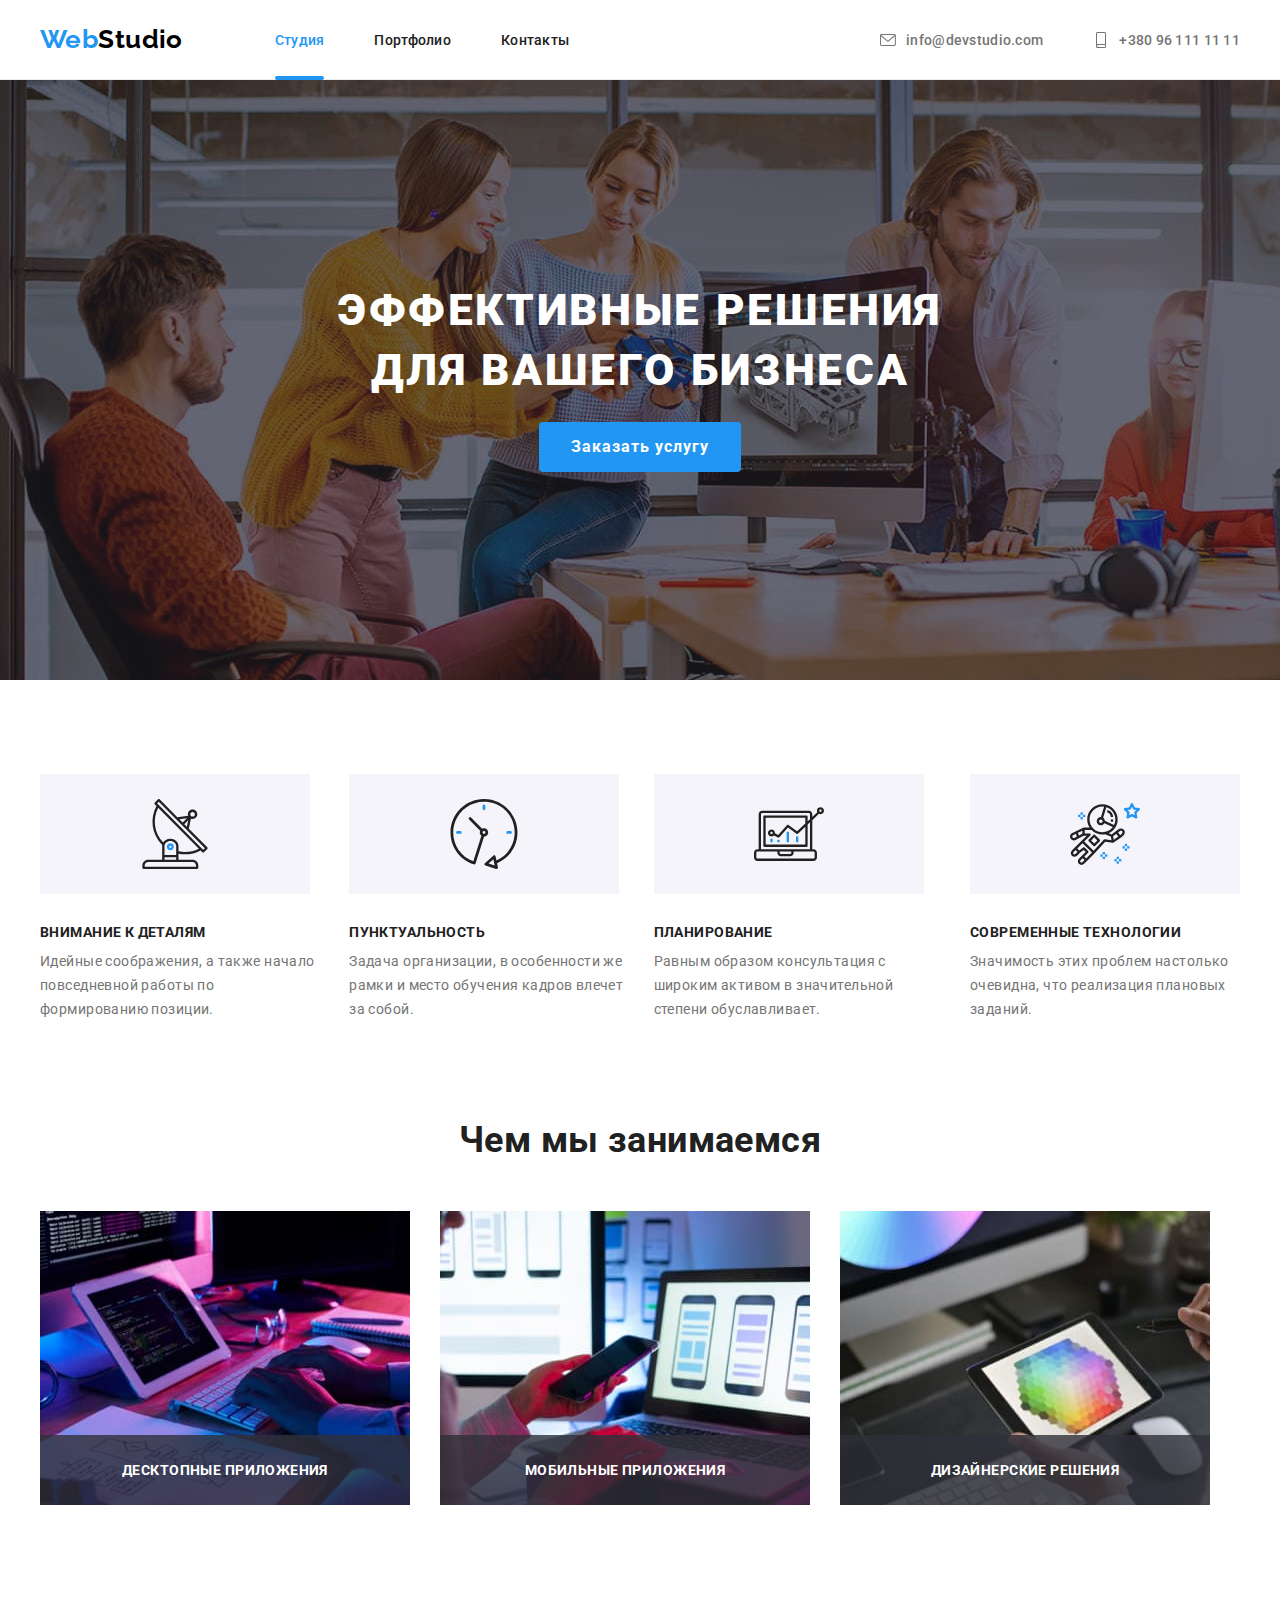
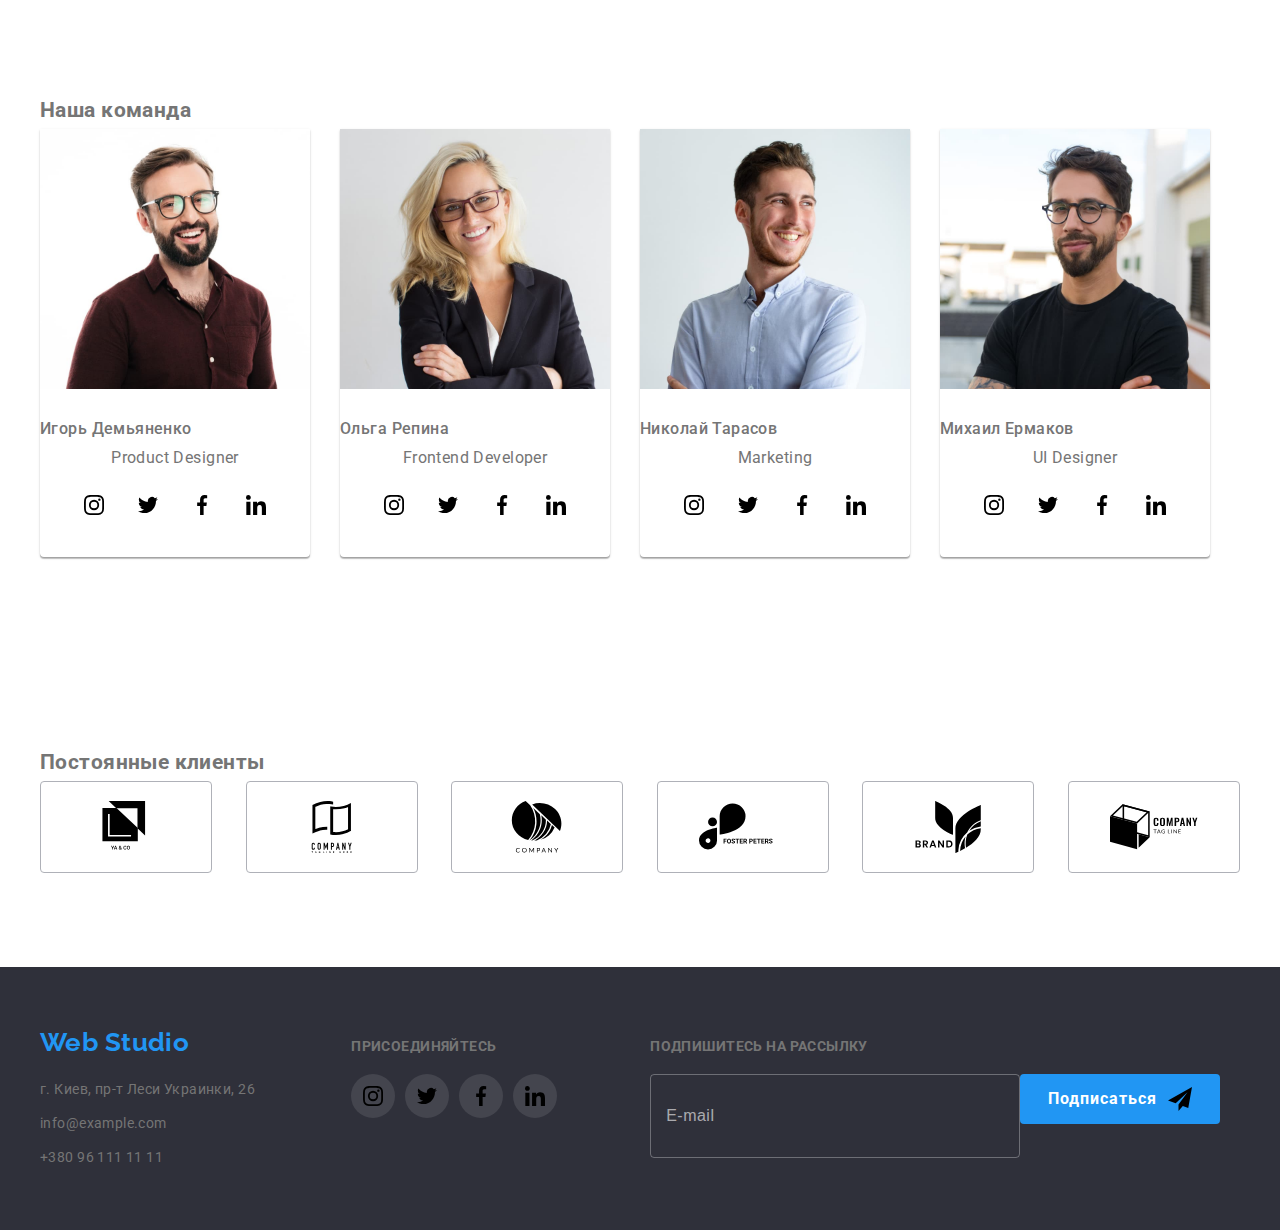
==== commit 2589f76a: "оформляет секцию job с помощью препроцессора" ====
--- a/index.html
+++ b/index.html
@@ -103,9 +103,9 @@
         </div>
       </section>
       <!-- OUR JOB -->
-      <section class="job-section">
-        <div class="job-container">
-          <h2 class="title">Чем мы занимаемся</h2>
+      <section class="job section">
+        <div class="container">
+          <h2 class="job title">Чем мы занимаемся</h2>
           <ul class="job-list list">
             <li class="items">
               <img
@@ -114,7 +114,7 @@
                 width="370"
                 height="294"
               />
-              <p class="title">Десктопные приложения</p>
+              <p class="job-label">Десктопные приложения</p>
             </li>
             <li class="items">
               <img
@@ -123,7 +123,7 @@
                 width="370"
                 height="294"
               />
-              <p class="title">Мобильные приложения</p>
+              <p class="job-label">Мобильные приложения</p>
             </li>
             <li class="items">
               <img
@@ -132,7 +132,7 @@
                 width="370"
                 height="294"
               />
-              <p class="title">Дизайнерские решения</p>
+              <p class="job-label">Дизайнерские решения</p>
             </li>
           </ul>
         </div>
--- a/css/styles.css
+++ b/css/styles.css
@@ -315,7 +315,7 @@
 } */
 
 /* ======= OUR JOB ======= */
-.job-section {
+/* .job-section {
   padding-bottom: 94px;
 }
 
@@ -323,13 +323,13 @@
   width: 1200px;
   margin: 0 auto;
   padding: 0 15px;
-}
-
-.job-container .title {
+} */
+
+/* .job-container .title {
   margin-bottom: 50px;
-}
-
-.job-list {
+} */
+
+/* .job-list {
   display: flex;
 }
 
@@ -353,7 +353,7 @@
   text-transform: uppercase;
   color: var(--white);
   background-color: rgba(47, 48, 58, 0.8);
-}
+} */
 /* ======= OUR TEAM ======= */
 .team-section {
   padding: 94px 0;
--- a/css/main.min.css
+++ b/css/main.min.css
@@ -1,2 +1,2 @@
-body{font-family:"Roboto", sans-serif;font-style:normal;font-weight:400;font-size:14px;line-height:1.714;letter-spacing:0.03em;background-color:#fff;color:#757575}*,*::before,*::after{margin:0;padding:0}img{display:block}.link{text-decoration:none}.list{list-style:none}.section{padding:94px 0}.container{width:1200px;margin:0 auto;padding:0 15px}.site-navigation .link,.contacts .link{font-weight:500;line-height:1.143;letter-spacing:0.02em}.visually-hidden{position:absolute;width:1px;height:1px;margin:-1px;border:0;padding:0;clip:rect(0 0 0 0);overflow:hidden}.logo{display:block;margin-right:92px;padding:24px 0 25px 0;font-family:"Raleway", sans-serif;font-weight:700;font-size:26px;line-height:1.192;color:#2196f3}.logo-second-part{color:#000}.advantages-list .title{margin-bottom:50px;font-weight:700;font-size:36px;line-height:1.167;text-align:center;color:#212121}.modal-button,.hero-container .modal-button{height:50px;background-color:#2196f3;color:#fff;font-family:"Roboto", sans-serif;font-style:normal;font-weight:700;font-size:16px;line-height:1.875;letter-spacing:0.06em;border-radius:4px;border:transparent;cursor:pointer}.header{position:relative}.header::after{content:"";display:block;position:absolute;z-index:-1;bottom:0;width:100%;height:1px;background-color:#ececec}.header-container{display:-webkit-box;display:-ms-flexbox;display:flex;-webkit-box-align:center;-ms-flex-align:center;align-items:center;-webkit-box-pack:justify;-ms-flex-pack:justify;justify-content:space-between;width:1200px;margin:0 auto;padding:0 15px}.nav-container{display:-webkit-box;display:-ms-flexbox;display:flex;-webkit-box-align:center;-ms-flex-align:center;align-items:center}.site-navigation,.contacts{display:-webkit-box;display:-ms-flexbox;display:flex}.site-navigation .items:not(:last-child),.contacts .items:not(:last-child){margin-right:50px}.site-navigation .link,.contacts .link{padding-top:32px;padding-bottom:32px;-webkit-transition-property:color;transition-property:color;-webkit-transition-duration:250ms;transition-duration:250ms;-webkit-transition-timing-function:cubic-bezier(0.4, 0, 0.2, 1);transition-timing-function:cubic-bezier(0.4, 0, 0.2, 1)}.site-navigation .link:hover,.site-navigation .link:focus,.site-navigation .link:active,.contacts .link:hover,.contacts .link:focus,.contacts .link:active{color:#2196f3;fill:#2196f3}.site-navigation .link.active,.contacts .link.active{color:#2196f3}.site-navigation .link.active::after,.contacts .link.active::after{position:absolute;left:0;bottom:0;content:"";display:block;width:100%;height:4px;border-radius:2px;background-color:#2196f3}.site-navigation .link{position:relative;display:block;color:#212121}.contacts .link{display:-webkit-box;display:-ms-flexbox;display:flex;-webkit-box-align:center;-ms-flex-align:center;align-items:center;color:#757575;fill:#757575;-webkit-transition-property:color, fill;transition-property:color, fill}.contacts .link .icons{width:16px;height:16px;margin-right:10px}.hero-section{margin:0 auto;max-width:1600px;height:600px;background-color:#c4c4c4;background-image:-webkit-gradient(linear, left top, left bottom, from(rgba(47,48,58,0.4)), to(rgba(47,48,58,0.4))),url("../img/studio/hero/hero-background.jpg");background-image:linear-gradient(rgba(47,48,58,0.4), rgba(47,48,58,0.4)),url("../img/studio/hero/hero-background.jpg")}.hero-container{width:630px;height:100%;margin:0 auto;padding:200px 0}.hero-container .title{margin:0 auto 22px auto;font-weight:900;font-size:44px;line-height:1.364;letter-spacing:0.06em;text-align:center;text-transform:uppercase;color:#fff}.hero-container .modal-button{display:block;min-width:200px;margin:0 auto;padding:10px 32px}.advantages-list{display:-webkit-box;display:-ms-flexbox;display:flex}.advantages-list .items::before{display:block;content:"";height:120px;width:270px;margin-bottom:30px;background-color:#f5f4fa;background-repeat:no-repeat;background-position:center}.advantages-list .items:not(:last-child){margin-right:30px}.advantages-list .antenna::before{background-image:url("../img/studio/our-advantages/antenna.svg")}.advantages-list .clock::before{background-image:url("../img/studio/our-advantages/clock.svg")}.advantages-list .diagram::before{background-image:url("../img/studio/our-advantages/diagram.svg")}.advantages-list .astronaut::before{background-image:url("../img/studio/our-advantages/astronaut.svg")}.advantages-list .title{margin-bottom:10px;font-size:14px;line-height:1.143;text-align:unset;text-transform:uppercase}
+body{font-family:"Roboto", sans-serif;font-style:normal;font-weight:400;font-size:14px;line-height:1.714;letter-spacing:0.03em;background-color:#fff;color:#757575}*,*::before,*::after{margin:0;padding:0}img{display:block}.link{text-decoration:none}.list{list-style:none}.section{padding:94px 0}.container{width:1200px;margin:0 auto;padding:0 15px}.site-navigation .link,.contacts .link{font-weight:500;line-height:1.143;letter-spacing:0.02em}.visually-hidden{position:absolute;width:1px;height:1px;margin:-1px;border:0;padding:0;clip:rect(0 0 0 0);overflow:hidden}.logo{display:block;margin-right:92px;padding:24px 0 25px 0;font-family:"Raleway", sans-serif;font-weight:700;font-size:26px;line-height:1.192;color:#2196f3}.logo-second-part{color:#000}.advantages-list .title,.job.title{margin-bottom:50px;font-weight:700;font-size:36px;line-height:1.167;text-align:center;color:#212121}.modal-button,.hero-container .modal-button{height:50px;background-color:#2196f3;color:#fff;font-family:"Roboto", sans-serif;font-style:normal;font-weight:700;font-size:16px;line-height:1.875;letter-spacing:0.06em;border-radius:4px;border:transparent;cursor:pointer}.header{position:relative}.header::after{content:"";display:block;position:absolute;z-index:-1;bottom:0;width:100%;height:1px;background-color:#ececec}.header-container{display:-webkit-box;display:-ms-flexbox;display:flex;-webkit-box-align:center;-ms-flex-align:center;align-items:center;-webkit-box-pack:justify;-ms-flex-pack:justify;justify-content:space-between;width:1200px;margin:0 auto;padding:0 15px}.nav-container{display:-webkit-box;display:-ms-flexbox;display:flex;-webkit-box-align:center;-ms-flex-align:center;align-items:center}.site-navigation,.contacts{display:-webkit-box;display:-ms-flexbox;display:flex}.site-navigation .items:not(:last-child),.contacts .items:not(:last-child){margin-right:50px}.site-navigation .link,.contacts .link{padding-top:32px;padding-bottom:32px;-webkit-transition-property:color;transition-property:color;-webkit-transition-duration:250ms;transition-duration:250ms;-webkit-transition-timing-function:cubic-bezier(0.4, 0, 0.2, 1);transition-timing-function:cubic-bezier(0.4, 0, 0.2, 1)}.site-navigation .link:hover,.site-navigation .link:focus,.site-navigation .link:active,.contacts .link:hover,.contacts .link:focus,.contacts .link:active{color:#2196f3;fill:#2196f3}.site-navigation .link.active,.contacts .link.active{color:#2196f3}.site-navigation .link.active::after,.contacts .link.active::after{position:absolute;left:0;bottom:0;content:"";display:block;width:100%;height:4px;border-radius:2px;background-color:#2196f3}.site-navigation .link{position:relative;display:block;color:#212121}.contacts .link{display:-webkit-box;display:-ms-flexbox;display:flex;-webkit-box-align:center;-ms-flex-align:center;align-items:center;color:#757575;fill:#757575;-webkit-transition-property:color, fill;transition-property:color, fill}.contacts .link .icons{width:16px;height:16px;margin-right:10px}.hero-section{margin:0 auto;max-width:1600px;height:600px;background-color:#c4c4c4;background-image:-webkit-gradient(linear, left top, left bottom, from(rgba(47,48,58,0.4)), to(rgba(47,48,58,0.4))),url("../img/studio/hero/hero-background.jpg");background-image:linear-gradient(rgba(47,48,58,0.4), rgba(47,48,58,0.4)),url("../img/studio/hero/hero-background.jpg")}.hero-container{width:630px;height:100%;margin:0 auto;padding:200px 0}.hero-container .title{margin:0 auto 22px auto;font-weight:900;font-size:44px;line-height:1.364;letter-spacing:0.06em;text-align:center;text-transform:uppercase;color:#fff}.hero-container .modal-button{display:block;min-width:200px;margin:0 auto;padding:10px 32px}.advantages-list{display:-webkit-box;display:-ms-flexbox;display:flex}.advantages-list .items::before{display:block;content:"";height:120px;width:270px;margin-bottom:30px;background-color:#f5f4fa;background-repeat:no-repeat;background-position:center}.advantages-list .items:not(:last-child){margin-right:30px}.advantages-list .antenna::before{background-image:url("../img/studio/our-advantages/antenna.svg")}.advantages-list .clock::before{background-image:url("../img/studio/our-advantages/clock.svg")}.advantages-list .diagram::before{background-image:url("../img/studio/our-advantages/diagram.svg")}.advantages-list .astronaut::before{background-image:url("../img/studio/our-advantages/astronaut.svg")}.advantages-list .title{margin-bottom:10px;font-size:14px;line-height:1.143;text-align:unset;text-transform:uppercase}.advantages-list p{height:75px}.job.section{padding:0 0 94px 0}.job.title{margin-bottom:50px}.job-label{position:absolute;bottom:0;margin-bottom:0;width:100%;padding:27px 0;font-size:14px;font-weight:700;line-height:1.143;text-align:center;text-transform:uppercase;color:#fff;background-color:rgba(47,48,58,0.8)}.job-list{display:-webkit-box;display:-ms-flexbox;display:flex}.job-list .items{position:relative}.job-list .items:not(:last-child){margin-right:30px}
 /*# sourceMappingURL=main.min.css.map */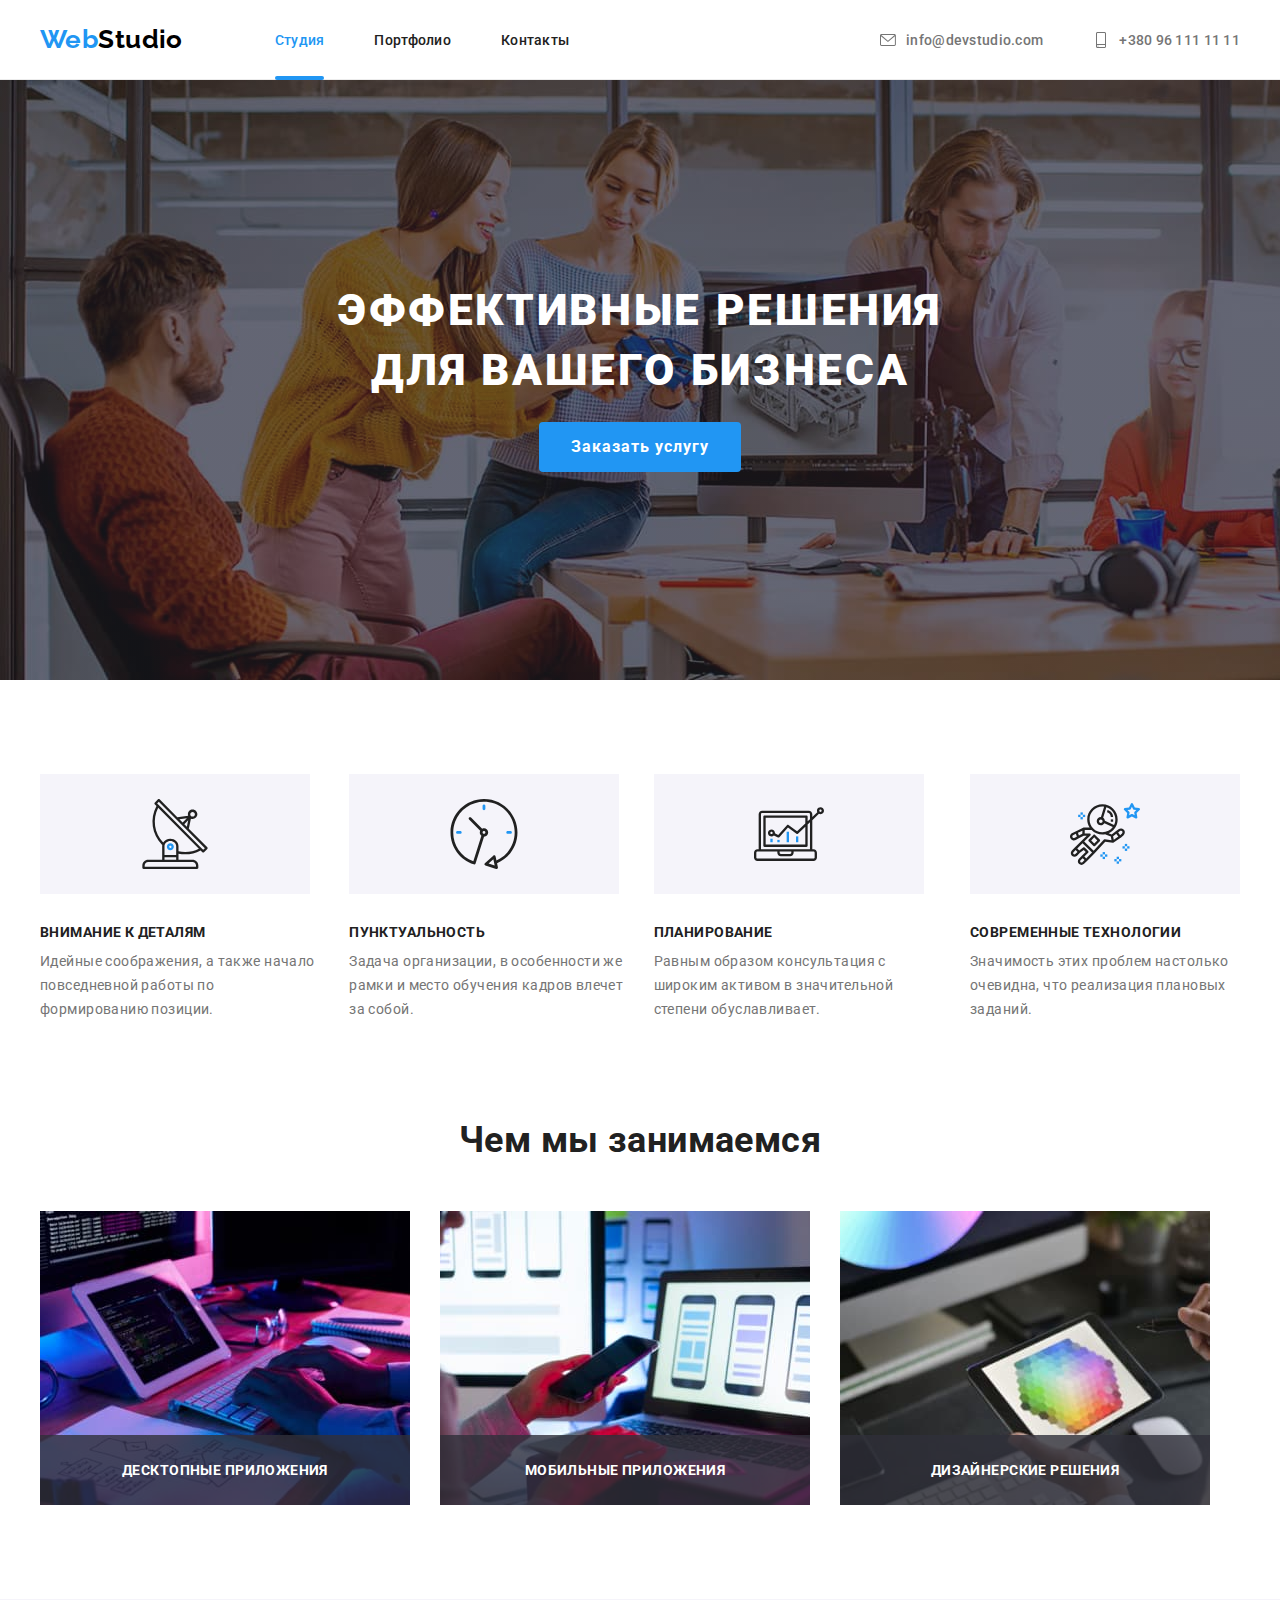
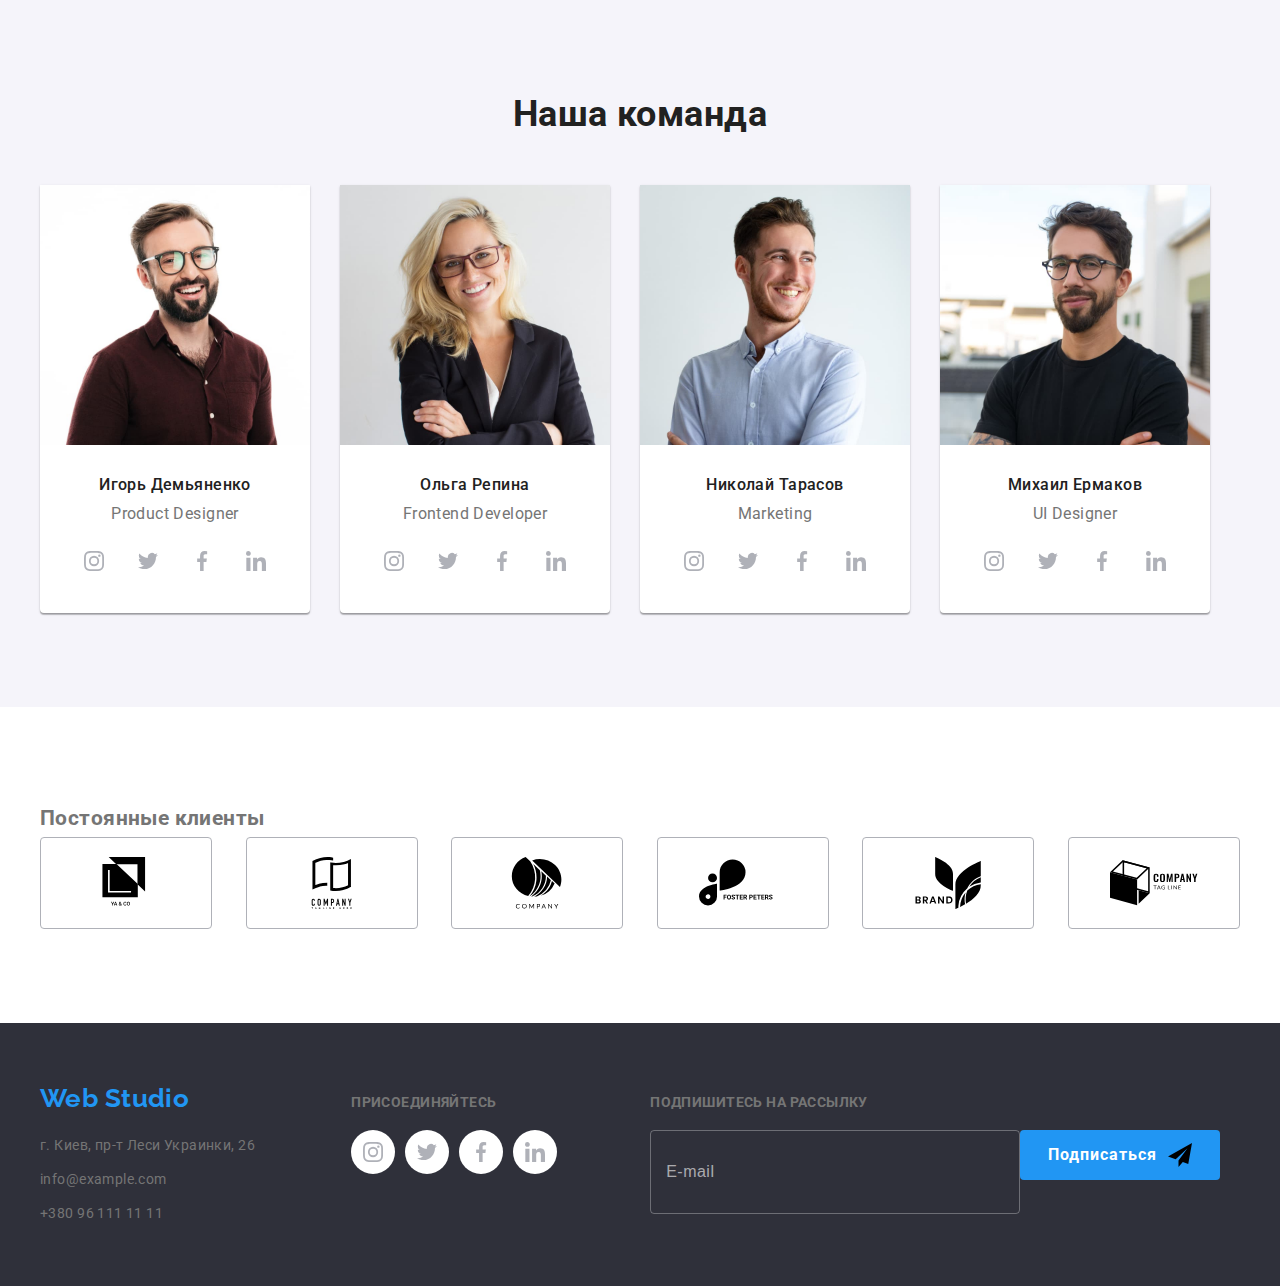
==== commit 520494c6: "оформляет секцию team с помощью препроцессора" ====
--- a/index.html
+++ b/index.html
@@ -138,9 +138,9 @@
         </div>
       </section>
       <!-- OUR TEAM -->
-      <section class="team-section">
-        <div class="team-container">
-          <h2 class="title">Наша команда</h2>
+      <section class="team section">
+        <div class="container">
+          <h2 class="team title">Наша команда</h2>
           <ul class="team-list list">
             <li class="members">
               <img
--- a/css/styles.css
+++ b/css/styles.css
@@ -355,7 +355,7 @@
   background-color: rgba(47, 48, 58, 0.8);
 } */
 /* ======= OUR TEAM ======= */
-.team-section {
+/* .team-section {
   padding: 94px 0;
   background-color: var(--secondary-background-color);
 }
@@ -382,9 +382,9 @@
   background-color: var(--white);
   box-shadow: 0px 1px 3px rgba(0, 0, 0, 0.12), 0px 1px 1px rgba(0, 0, 0, 0.14),
     0px 2px 1px rgba(0, 0, 0, 0.2);
-}
-
-.members-content {
+} */
+
+/* .members-content {
   padding: 30px 0;
 }
 
@@ -393,16 +393,16 @@
   font-weight: 500;
   font-size: 16px;
   line-height: 1.188;
-}
-
-.members-content > p {
+} */
+
+/* .members-content > p {
   margin: 0 auto 16px auto;
   font-size: 16px;
   line-height: 1.188;
   text-align: center;
-}
-
-.social-nets {
+} */
+
+/* .social-nets {
   display: flex;
   margin: 0 32px;
 }
@@ -433,7 +433,7 @@
 .social-nets .link:focus {
   background-color: var(--accent-color);
   fill: var(--white);
-}
+} */
 
 /* ======= PERMANENT CLIENTS =======*/
 .clients-section {
--- a/css/main.min.css
+++ b/css/main.min.css
@@ -1,2 +1,2 @@
-body{font-family:"Roboto", sans-serif;font-style:normal;font-weight:400;font-size:14px;line-height:1.714;letter-spacing:0.03em;background-color:#fff;color:#757575}*,*::before,*::after{margin:0;padding:0}img{display:block}.link{text-decoration:none}.list{list-style:none}.section{padding:94px 0}.container{width:1200px;margin:0 auto;padding:0 15px}.site-navigation .link,.contacts .link{font-weight:500;line-height:1.143;letter-spacing:0.02em}.visually-hidden{position:absolute;width:1px;height:1px;margin:-1px;border:0;padding:0;clip:rect(0 0 0 0);overflow:hidden}.logo{display:block;margin-right:92px;padding:24px 0 25px 0;font-family:"Raleway", sans-serif;font-weight:700;font-size:26px;line-height:1.192;color:#2196f3}.logo-second-part{color:#000}.advantages-list .title,.job.title{margin-bottom:50px;font-weight:700;font-size:36px;line-height:1.167;text-align:center;color:#212121}.modal-button,.hero-container .modal-button{height:50px;background-color:#2196f3;color:#fff;font-family:"Roboto", sans-serif;font-style:normal;font-weight:700;font-size:16px;line-height:1.875;letter-spacing:0.06em;border-radius:4px;border:transparent;cursor:pointer}.header{position:relative}.header::after{content:"";display:block;position:absolute;z-index:-1;bottom:0;width:100%;height:1px;background-color:#ececec}.header-container{display:-webkit-box;display:-ms-flexbox;display:flex;-webkit-box-align:center;-ms-flex-align:center;align-items:center;-webkit-box-pack:justify;-ms-flex-pack:justify;justify-content:space-between;width:1200px;margin:0 auto;padding:0 15px}.nav-container{display:-webkit-box;display:-ms-flexbox;display:flex;-webkit-box-align:center;-ms-flex-align:center;align-items:center}.site-navigation,.contacts{display:-webkit-box;display:-ms-flexbox;display:flex}.site-navigation .items:not(:last-child),.contacts .items:not(:last-child){margin-right:50px}.site-navigation .link,.contacts .link{padding-top:32px;padding-bottom:32px;-webkit-transition-property:color;transition-property:color;-webkit-transition-duration:250ms;transition-duration:250ms;-webkit-transition-timing-function:cubic-bezier(0.4, 0, 0.2, 1);transition-timing-function:cubic-bezier(0.4, 0, 0.2, 1)}.site-navigation .link:hover,.site-navigation .link:focus,.site-navigation .link:active,.contacts .link:hover,.contacts .link:focus,.contacts .link:active{color:#2196f3;fill:#2196f3}.site-navigation .link.active,.contacts .link.active{color:#2196f3}.site-navigation .link.active::after,.contacts .link.active::after{position:absolute;left:0;bottom:0;content:"";display:block;width:100%;height:4px;border-radius:2px;background-color:#2196f3}.site-navigation .link{position:relative;display:block;color:#212121}.contacts .link{display:-webkit-box;display:-ms-flexbox;display:flex;-webkit-box-align:center;-ms-flex-align:center;align-items:center;color:#757575;fill:#757575;-webkit-transition-property:color, fill;transition-property:color, fill}.contacts .link .icons{width:16px;height:16px;margin-right:10px}.hero-section{margin:0 auto;max-width:1600px;height:600px;background-color:#c4c4c4;background-image:-webkit-gradient(linear, left top, left bottom, from(rgba(47,48,58,0.4)), to(rgba(47,48,58,0.4))),url("../img/studio/hero/hero-background.jpg");background-image:linear-gradient(rgba(47,48,58,0.4), rgba(47,48,58,0.4)),url("../img/studio/hero/hero-background.jpg")}.hero-container{width:630px;height:100%;margin:0 auto;padding:200px 0}.hero-container .title{margin:0 auto 22px auto;font-weight:900;font-size:44px;line-height:1.364;letter-spacing:0.06em;text-align:center;text-transform:uppercase;color:#fff}.hero-container .modal-button{display:block;min-width:200px;margin:0 auto;padding:10px 32px}.advantages-list{display:-webkit-box;display:-ms-flexbox;display:flex}.advantages-list .items::before{display:block;content:"";height:120px;width:270px;margin-bottom:30px;background-color:#f5f4fa;background-repeat:no-repeat;background-position:center}.advantages-list .items:not(:last-child){margin-right:30px}.advantages-list .antenna::before{background-image:url("../img/studio/our-advantages/antenna.svg")}.advantages-list .clock::before{background-image:url("../img/studio/our-advantages/clock.svg")}.advantages-list .diagram::before{background-image:url("../img/studio/our-advantages/diagram.svg")}.advantages-list .astronaut::before{background-image:url("../img/studio/our-advantages/astronaut.svg")}.advantages-list .title{margin-bottom:10px;font-size:14px;line-height:1.143;text-align:unset;text-transform:uppercase}.advantages-list p{height:75px}.job.section{padding:0 0 94px 0}.job.title{margin-bottom:50px}.job-label{position:absolute;bottom:0;margin-bottom:0;width:100%;padding:27px 0;font-size:14px;font-weight:700;line-height:1.143;text-align:center;text-transform:uppercase;color:#fff;background-color:rgba(47,48,58,0.8)}.job-list{display:-webkit-box;display:-ms-flexbox;display:flex}.job-list .items{position:relative}.job-list .items:not(:last-child){margin-right:30px}
+body{font-family:"Roboto", sans-serif;font-style:normal;font-weight:400;font-size:14px;line-height:1.714;letter-spacing:0.03em;background-color:#fff;color:#757575}*,*::before,*::after{margin:0;padding:0}img{display:block}.link{text-decoration:none}.list{list-style:none}.section{padding:94px 0}.container{width:1200px;margin:0 auto;padding:0 15px}.site-navigation .link,.contacts .link{font-weight:500;line-height:1.143;letter-spacing:0.02em}.visually-hidden{position:absolute;width:1px;height:1px;margin:-1px;border:0;padding:0;clip:rect(0 0 0 0);overflow:hidden}.logo{display:block;margin-right:92px;padding:24px 0 25px 0;font-family:"Raleway", sans-serif;font-weight:700;font-size:26px;line-height:1.192;color:#2196f3}.logo-second-part{color:#000}.advantages-list .title,.job.title,.team.title,.members-content .title{margin-bottom:50px;font-weight:700;font-size:36px;line-height:1.167;text-align:center;color:#212121}.modal-button,.hero-container .modal-button{height:50px;background-color:#2196f3;color:#fff;font-family:"Roboto", sans-serif;font-style:normal;font-weight:700;font-size:16px;line-height:1.875;letter-spacing:0.06em;border-radius:4px;border:transparent;cursor:pointer}.social-nets{display:-webkit-box;display:-ms-flexbox;display:flex;margin:0 32px}.social-nets .items:not(:last-child){margin-right:10px}.social-nets .icons{width:20px;height:20px}.social-nets .link{display:-webkit-box;display:-ms-flexbox;display:flex;-webkit-box-align:center;-ms-flex-align:center;align-items:center;-webkit-box-pack:center;-ms-flex-pack:center;justify-content:center;width:44px;height:44px;background-color:#fff;fill:#afb1b8;border-radius:50%;-webkit-transition-property:background-color, fill;transition-property:background-color, fill;-webkit-transition-duration:250ms;transition-duration:250ms;-webkit-transition-timing-function:cubic-bezier(0.4, 0, 0.2, 1);transition-timing-function:cubic-bezier(0.4, 0, 0.2, 1)}.social-nets .link:hover,.social-nets .link:focus{background-color:#2196f3;fill:#fff}.header{position:relative}.header::after{content:"";display:block;position:absolute;z-index:-1;bottom:0;width:100%;height:1px;background-color:#ececec}.header-container{display:-webkit-box;display:-ms-flexbox;display:flex;-webkit-box-align:center;-ms-flex-align:center;align-items:center;-webkit-box-pack:justify;-ms-flex-pack:justify;justify-content:space-between;width:1200px;margin:0 auto;padding:0 15px}.nav-container{display:-webkit-box;display:-ms-flexbox;display:flex;-webkit-box-align:center;-ms-flex-align:center;align-items:center}.site-navigation,.contacts{display:-webkit-box;display:-ms-flexbox;display:flex}.site-navigation .items:not(:last-child),.contacts .items:not(:last-child){margin-right:50px}.site-navigation .link,.contacts .link{padding-top:32px;padding-bottom:32px;-webkit-transition-property:color;transition-property:color;-webkit-transition-duration:250ms;transition-duration:250ms;-webkit-transition-timing-function:cubic-bezier(0.4, 0, 0.2, 1);transition-timing-function:cubic-bezier(0.4, 0, 0.2, 1)}.site-navigation .link:hover,.site-navigation .link:focus,.site-navigation .link:active,.contacts .link:hover,.contacts .link:focus,.contacts .link:active{color:#2196f3;fill:#2196f3}.site-navigation .link.active,.contacts .link.active{color:#2196f3}.site-navigation .link.active::after,.contacts .link.active::after{position:absolute;left:0;bottom:0;content:"";display:block;width:100%;height:4px;border-radius:2px;background-color:#2196f3}.site-navigation .link{position:relative;display:block;color:#212121}.contacts .link{display:-webkit-box;display:-ms-flexbox;display:flex;-webkit-box-align:center;-ms-flex-align:center;align-items:center;color:#757575;fill:#757575;-webkit-transition-property:color, fill;transition-property:color, fill}.contacts .link .icons{width:16px;height:16px;margin-right:10px}.hero-section{margin:0 auto;max-width:1600px;height:600px;background-color:#c4c4c4;background-image:-webkit-gradient(linear, left top, left bottom, from(rgba(47,48,58,0.4)), to(rgba(47,48,58,0.4))),url("../img/studio/hero/hero-background.jpg");background-image:linear-gradient(rgba(47,48,58,0.4), rgba(47,48,58,0.4)),url("../img/studio/hero/hero-background.jpg")}.hero-container{width:630px;height:100%;margin:0 auto;padding:200px 0}.hero-container .title{margin:0 auto 22px auto;font-weight:900;font-size:44px;line-height:1.364;letter-spacing:0.06em;text-align:center;text-transform:uppercase;color:#fff}.hero-container .modal-button{display:block;min-width:200px;margin:0 auto;padding:10px 32px}.advantages-list{display:-webkit-box;display:-ms-flexbox;display:flex}.advantages-list .items::before{display:block;content:"";height:120px;width:270px;margin-bottom:30px;background-color:#f5f4fa;background-repeat:no-repeat;background-position:center}.advantages-list .items:not(:last-child){margin-right:30px}.advantages-list .antenna::before{background-image:url("../img/studio/our-advantages/antenna.svg")}.advantages-list .clock::before{background-image:url("../img/studio/our-advantages/clock.svg")}.advantages-list .diagram::before{background-image:url("../img/studio/our-advantages/diagram.svg")}.advantages-list .astronaut::before{background-image:url("../img/studio/our-advantages/astronaut.svg")}.advantages-list .title{margin-bottom:10px;font-size:14px;line-height:1.143;text-align:unset;text-transform:uppercase}.advantages-list p{height:75px}.job.section{padding:0 0 94px 0}.job-label{position:absolute;bottom:0;margin-bottom:0;width:100%;padding:27px 0;font-size:14px;font-weight:700;line-height:1.143;text-align:center;text-transform:uppercase;color:#fff;background-color:rgba(47,48,58,0.8)}.job-list{display:-webkit-box;display:-ms-flexbox;display:flex}.job-list .items{position:relative}.job-list .items:not(:last-child){margin-right:30px}.team.section{background-color:#f5f4fa}.team-list{display:-webkit-box;display:-ms-flexbox;display:flex}.team-list .members{border-bottom-left-radius:4px;border-bottom-right-radius:4px;overflow:hidden;background-color:#fff;-webkit-box-shadow:0px 1px 3px rgba(0,0,0,0.12),0px 1px 1px rgba(0,0,0,0.14),0px 2px 1px rgba(0,0,0,0.2);box-shadow:0px 1px 3px rgba(0,0,0,0.12),0px 1px 1px rgba(0,0,0,0.14),0px 2px 1px rgba(0,0,0,0.2)}.team-list .members:not(:last-child){margin-right:30px}.members-content{padding:30px 0}.members-content .title{margin:0 auto 10px auto;font-weight:500;font-size:16px;line-height:1.188}.members-content p{margin:0 auto 16px auto;font-size:16px;line-height:1.188;text-align:center}
 /*# sourceMappingURL=main.min.css.map */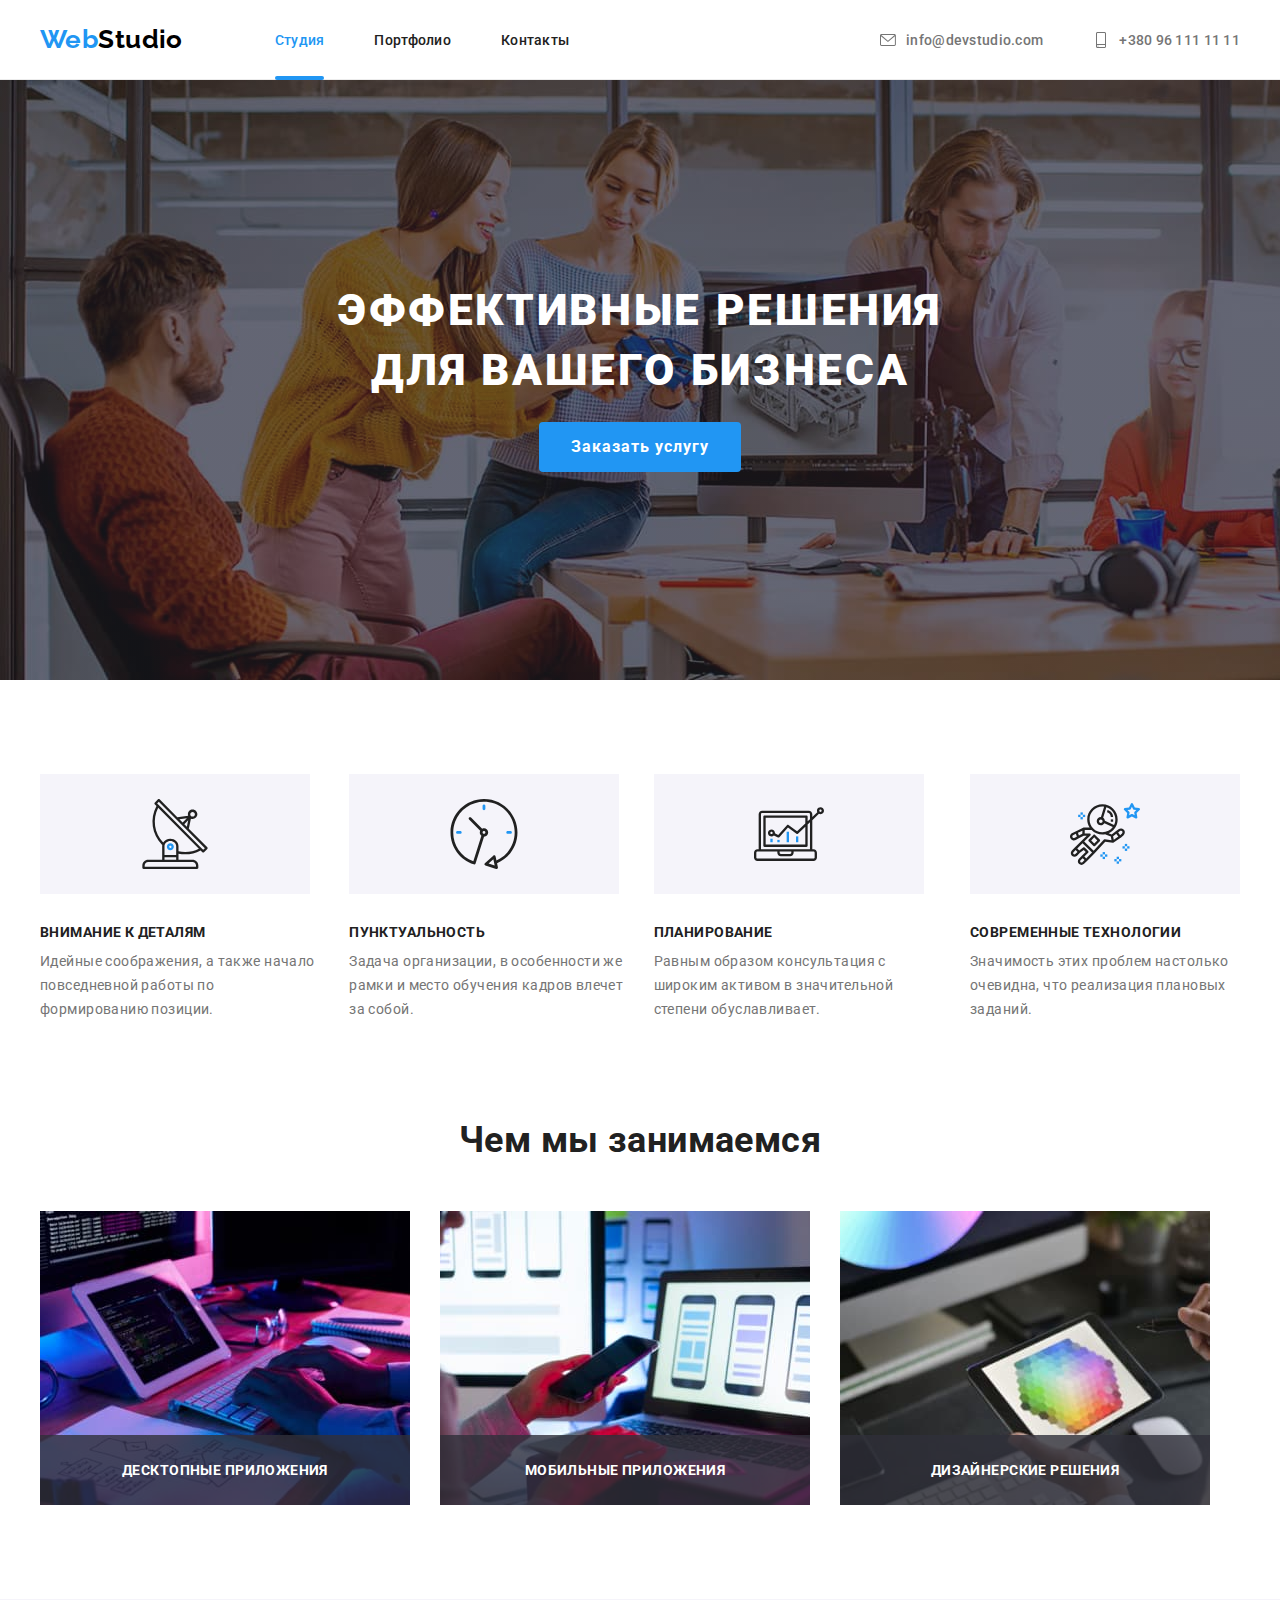
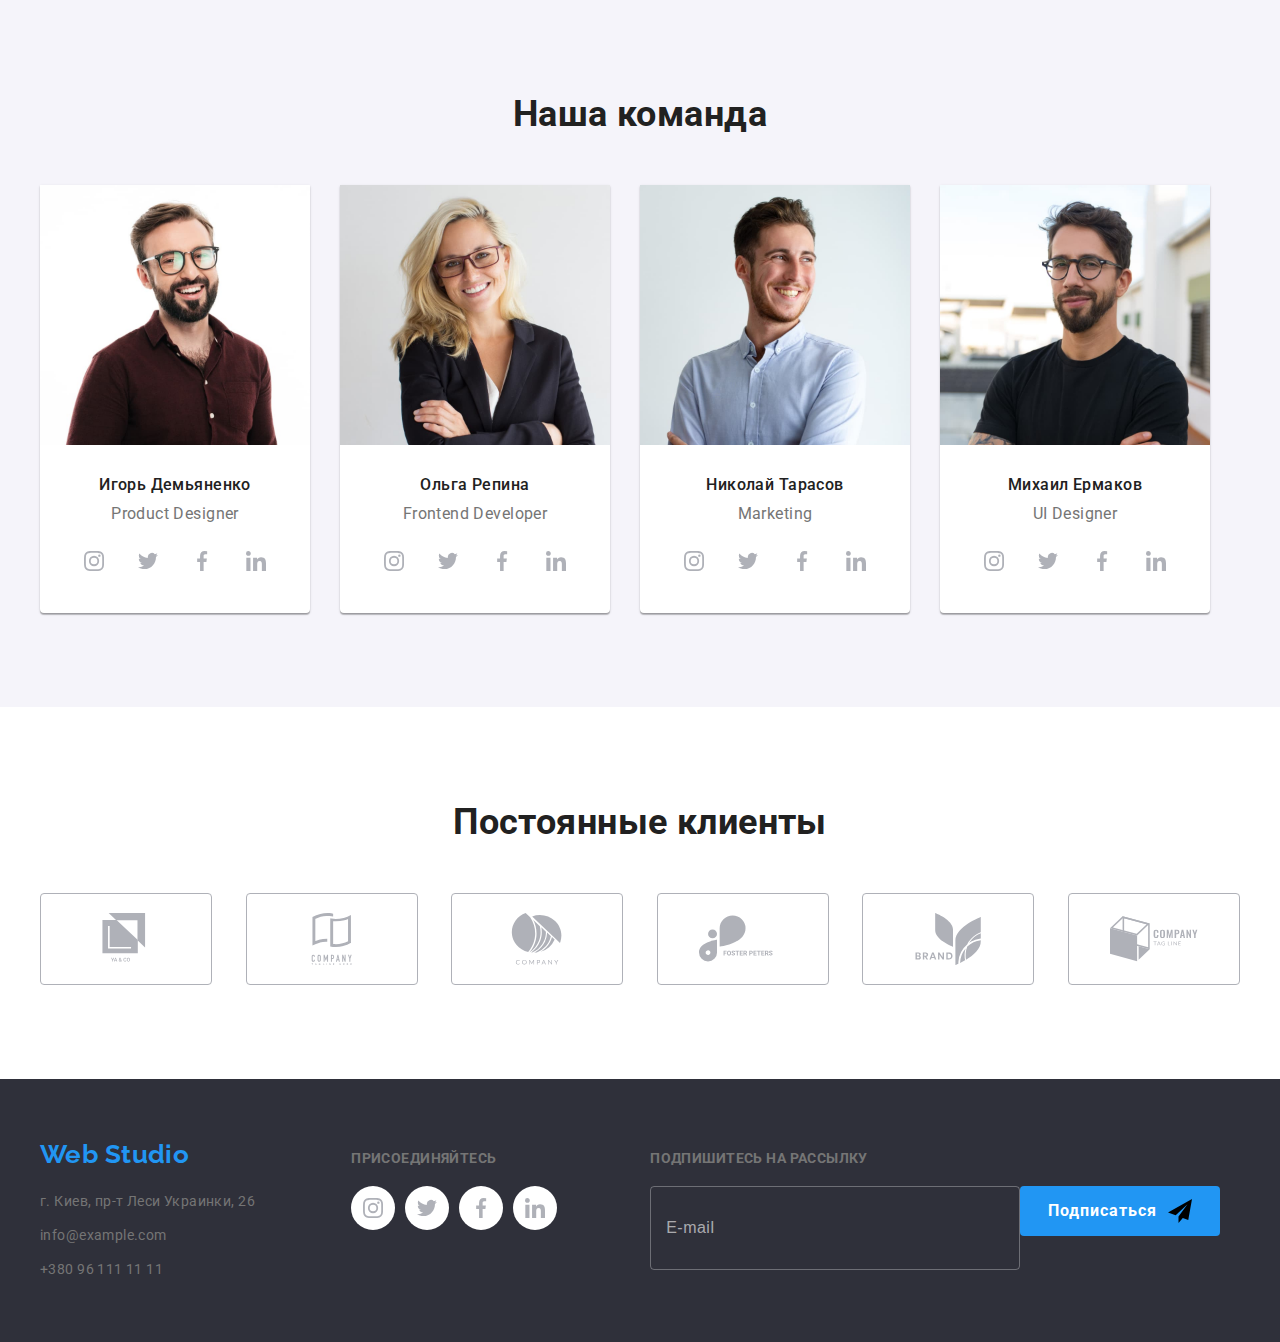
==== commit 37c85e96: "оформляет секцию clients с помощью препроцессора" ====
--- a/index.html
+++ b/index.html
@@ -422,9 +422,9 @@
         </div>
       </section>
       <!-- PERMANENT CLIENTS -->
-      <section class="clients-section">
-        <div class="clients-container">
-          <h2 class="title">Постоянные клиенты</h2>
+      <section class="section">
+        <div class="container">
+          <h2 class="clients-title">Постоянные клиенты</h2>
           <ul class="clients list">
             <li class="items">
               <a class="link" href="" target="_blank">
--- a/css/styles.css
+++ b/css/styles.css
@@ -436,7 +436,7 @@
 } */
 
 /* ======= PERMANENT CLIENTS =======*/
-.clients-section {
+/* .clients-section {
   padding: 94px 0;
 }
 
@@ -449,9 +449,9 @@
 .clients {
   display: flex;
   justify-content: space-between;
-}
-
-.clients .link {
+} */
+
+/* .clients .link {
   display: flex;
   justify-content: center;
   align-items: center;
@@ -462,19 +462,19 @@
   border-radius: 4px;
   transition: border-color 250ms var(--time-function),
     fill 250ms var(--time-function);
-}
-
-.clients .icons {
+} */
+
+/* .clients .icons {
   width: 88px;
   height: 52px;
-}
-
-.clients .link:hover,
+} */
+
+/* .clients .link:hover,
 .clients .link:focus {
   outline: none;
   border-color: var(--accent-color);
   fill: var(--accent-color);
-}
+} */
 
 /* ======= END MAIN ======= */
 
--- a/css/main.min.css
+++ b/css/main.min.css
@@ -1,2 +1,2 @@
-body{font-family:"Roboto", sans-serif;font-style:normal;font-weight:400;font-size:14px;line-height:1.714;letter-spacing:0.03em;background-color:#fff;color:#757575}*,*::before,*::after{margin:0;padding:0}img{display:block}.link{text-decoration:none}.list{list-style:none}.section{padding:94px 0}.container{width:1200px;margin:0 auto;padding:0 15px}.site-navigation .link,.contacts .link{font-weight:500;line-height:1.143;letter-spacing:0.02em}.visually-hidden{position:absolute;width:1px;height:1px;margin:-1px;border:0;padding:0;clip:rect(0 0 0 0);overflow:hidden}.logo{display:block;margin-right:92px;padding:24px 0 25px 0;font-family:"Raleway", sans-serif;font-weight:700;font-size:26px;line-height:1.192;color:#2196f3}.logo-second-part{color:#000}.advantages-list .title,.job.title,.team.title,.members-content .title{margin-bottom:50px;font-weight:700;font-size:36px;line-height:1.167;text-align:center;color:#212121}.modal-button,.hero-container .modal-button{height:50px;background-color:#2196f3;color:#fff;font-family:"Roboto", sans-serif;font-style:normal;font-weight:700;font-size:16px;line-height:1.875;letter-spacing:0.06em;border-radius:4px;border:transparent;cursor:pointer}.social-nets{display:-webkit-box;display:-ms-flexbox;display:flex;margin:0 32px}.social-nets .items:not(:last-child){margin-right:10px}.social-nets .icons{width:20px;height:20px}.social-nets .link{display:-webkit-box;display:-ms-flexbox;display:flex;-webkit-box-align:center;-ms-flex-align:center;align-items:center;-webkit-box-pack:center;-ms-flex-pack:center;justify-content:center;width:44px;height:44px;background-color:#fff;fill:#afb1b8;border-radius:50%;-webkit-transition-property:background-color, fill;transition-property:background-color, fill;-webkit-transition-duration:250ms;transition-duration:250ms;-webkit-transition-timing-function:cubic-bezier(0.4, 0, 0.2, 1);transition-timing-function:cubic-bezier(0.4, 0, 0.2, 1)}.social-nets .link:hover,.social-nets .link:focus{background-color:#2196f3;fill:#fff}.header{position:relative}.header::after{content:"";display:block;position:absolute;z-index:-1;bottom:0;width:100%;height:1px;background-color:#ececec}.header-container{display:-webkit-box;display:-ms-flexbox;display:flex;-webkit-box-align:center;-ms-flex-align:center;align-items:center;-webkit-box-pack:justify;-ms-flex-pack:justify;justify-content:space-between;width:1200px;margin:0 auto;padding:0 15px}.nav-container{display:-webkit-box;display:-ms-flexbox;display:flex;-webkit-box-align:center;-ms-flex-align:center;align-items:center}.site-navigation,.contacts{display:-webkit-box;display:-ms-flexbox;display:flex}.site-navigation .items:not(:last-child),.contacts .items:not(:last-child){margin-right:50px}.site-navigation .link,.contacts .link{padding-top:32px;padding-bottom:32px;-webkit-transition-property:color;transition-property:color;-webkit-transition-duration:250ms;transition-duration:250ms;-webkit-transition-timing-function:cubic-bezier(0.4, 0, 0.2, 1);transition-timing-function:cubic-bezier(0.4, 0, 0.2, 1)}.site-navigation .link:hover,.site-navigation .link:focus,.site-navigation .link:active,.contacts .link:hover,.contacts .link:focus,.contacts .link:active{color:#2196f3;fill:#2196f3}.site-navigation .link.active,.contacts .link.active{color:#2196f3}.site-navigation .link.active::after,.contacts .link.active::after{position:absolute;left:0;bottom:0;content:"";display:block;width:100%;height:4px;border-radius:2px;background-color:#2196f3}.site-navigation .link{position:relative;display:block;color:#212121}.contacts .link{display:-webkit-box;display:-ms-flexbox;display:flex;-webkit-box-align:center;-ms-flex-align:center;align-items:center;color:#757575;fill:#757575;-webkit-transition-property:color, fill;transition-property:color, fill}.contacts .link .icons{width:16px;height:16px;margin-right:10px}.hero-section{margin:0 auto;max-width:1600px;height:600px;background-color:#c4c4c4;background-image:-webkit-gradient(linear, left top, left bottom, from(rgba(47,48,58,0.4)), to(rgba(47,48,58,0.4))),url("../img/studio/hero/hero-background.jpg");background-image:linear-gradient(rgba(47,48,58,0.4), rgba(47,48,58,0.4)),url("../img/studio/hero/hero-background.jpg")}.hero-container{width:630px;height:100%;margin:0 auto;padding:200px 0}.hero-container .title{margin:0 auto 22px auto;font-weight:900;font-size:44px;line-height:1.364;letter-spacing:0.06em;text-align:center;text-transform:uppercase;color:#fff}.hero-container .modal-button{display:block;min-width:200px;margin:0 auto;padding:10px 32px}.advantages-list{display:-webkit-box;display:-ms-flexbox;display:flex}.advantages-list .items::before{display:block;content:"";height:120px;width:270px;margin-bottom:30px;background-color:#f5f4fa;background-repeat:no-repeat;background-position:center}.advantages-list .items:not(:last-child){margin-right:30px}.advantages-list .antenna::before{background-image:url("../img/studio/our-advantages/antenna.svg")}.advantages-list .clock::before{background-image:url("../img/studio/our-advantages/clock.svg")}.advantages-list .diagram::before{background-image:url("../img/studio/our-advantages/diagram.svg")}.advantages-list .astronaut::before{background-image:url("../img/studio/our-advantages/astronaut.svg")}.advantages-list .title{margin-bottom:10px;font-size:14px;line-height:1.143;text-align:unset;text-transform:uppercase}.advantages-list p{height:75px}.job.section{padding:0 0 94px 0}.job-label{position:absolute;bottom:0;margin-bottom:0;width:100%;padding:27px 0;font-size:14px;font-weight:700;line-height:1.143;text-align:center;text-transform:uppercase;color:#fff;background-color:rgba(47,48,58,0.8)}.job-list{display:-webkit-box;display:-ms-flexbox;display:flex}.job-list .items{position:relative}.job-list .items:not(:last-child){margin-right:30px}.team.section{background-color:#f5f4fa}.team-list{display:-webkit-box;display:-ms-flexbox;display:flex}.team-list .members{border-bottom-left-radius:4px;border-bottom-right-radius:4px;overflow:hidden;background-color:#fff;-webkit-box-shadow:0px 1px 3px rgba(0,0,0,0.12),0px 1px 1px rgba(0,0,0,0.14),0px 2px 1px rgba(0,0,0,0.2);box-shadow:0px 1px 3px rgba(0,0,0,0.12),0px 1px 1px rgba(0,0,0,0.14),0px 2px 1px rgba(0,0,0,0.2)}.team-list .members:not(:last-child){margin-right:30px}.members-content{padding:30px 0}.members-content .title{margin:0 auto 10px auto;font-weight:500;font-size:16px;line-height:1.188}.members-content p{margin:0 auto 16px auto;font-size:16px;line-height:1.188;text-align:center}
+body{font-family:"Roboto", sans-serif;font-style:normal;font-weight:400;font-size:14px;line-height:1.714;letter-spacing:0.03em;background-color:#fff;color:#757575}*,*::before,*::after{margin:0;padding:0}img{display:block}.link{text-decoration:none}.list{list-style:none}.section{padding:94px 0}.container{width:1200px;margin:0 auto;padding:0 15px}.site-navigation .link,.contacts .link{font-weight:500;line-height:1.143;letter-spacing:0.02em}.visually-hidden{position:absolute;width:1px;height:1px;margin:-1px;border:0;padding:0;clip:rect(0 0 0 0);overflow:hidden}.logo{display:block;margin-right:92px;padding:24px 0 25px 0;font-family:"Raleway", sans-serif;font-weight:700;font-size:26px;line-height:1.192;color:#2196f3}.logo-second-part{color:#000}.advantages-list .title,.job.title,.team.title,.members-content .title,.clients-title{margin-bottom:50px;font-weight:700;font-size:36px;line-height:1.167;text-align:center;color:#212121}.modal-button,.hero-container .modal-button{height:50px;background-color:#2196f3;color:#fff;font-family:"Roboto", sans-serif;font-style:normal;font-weight:700;font-size:16px;line-height:1.875;letter-spacing:0.06em;border-radius:4px;border:transparent;cursor:pointer}.social-nets{display:-webkit-box;display:-ms-flexbox;display:flex;margin:0 32px}.social-nets .items:not(:last-child){margin-right:10px}.social-nets .icons{width:20px;height:20px}.social-nets .link{display:-webkit-box;display:-ms-flexbox;display:flex;-webkit-box-align:center;-ms-flex-align:center;align-items:center;-webkit-box-pack:center;-ms-flex-pack:center;justify-content:center;width:44px;height:44px;background-color:#fff;fill:#afb1b8;border-radius:50%;-webkit-transition-property:background-color, fill;transition-property:background-color, fill;-webkit-transition-duration:250ms;transition-duration:250ms;-webkit-transition-timing-function:cubic-bezier(0.4, 0, 0.2, 1);transition-timing-function:cubic-bezier(0.4, 0, 0.2, 1)}.social-nets .link:hover,.social-nets .link:focus{background-color:#2196f3;fill:#fff}.header{position:relative}.header::after{content:"";display:block;position:absolute;z-index:-1;bottom:0;width:100%;height:1px;background-color:#ececec}.header-container{display:-webkit-box;display:-ms-flexbox;display:flex;-webkit-box-align:center;-ms-flex-align:center;align-items:center;-webkit-box-pack:justify;-ms-flex-pack:justify;justify-content:space-between;width:1200px;margin:0 auto;padding:0 15px}.nav-container{display:-webkit-box;display:-ms-flexbox;display:flex;-webkit-box-align:center;-ms-flex-align:center;align-items:center}.site-navigation,.contacts{display:-webkit-box;display:-ms-flexbox;display:flex}.site-navigation .items:not(:last-child),.contacts .items:not(:last-child){margin-right:50px}.site-navigation .link,.contacts .link{padding-top:32px;padding-bottom:32px;-webkit-transition-property:color;transition-property:color;-webkit-transition-duration:250ms;transition-duration:250ms;-webkit-transition-timing-function:cubic-bezier(0.4, 0, 0.2, 1);transition-timing-function:cubic-bezier(0.4, 0, 0.2, 1)}.site-navigation .link:hover,.site-navigation .link:focus,.site-navigation .link:active,.contacts .link:hover,.contacts .link:focus,.contacts .link:active{color:#2196f3;fill:#2196f3}.site-navigation .link.active,.contacts .link.active{color:#2196f3}.site-navigation .link.active::after,.contacts .link.active::after{position:absolute;left:0;bottom:0;content:"";display:block;width:100%;height:4px;border-radius:2px;background-color:#2196f3}.site-navigation .link{position:relative;display:block;color:#212121}.contacts .link{display:-webkit-box;display:-ms-flexbox;display:flex;-webkit-box-align:center;-ms-flex-align:center;align-items:center;color:#757575;fill:#757575;-webkit-transition-property:color, fill;transition-property:color, fill}.contacts .link .icons{width:16px;height:16px;margin-right:10px}.hero-section{margin:0 auto;max-width:1600px;height:600px;background-color:#c4c4c4;background-image:-webkit-gradient(linear, left top, left bottom, from(rgba(47,48,58,0.4)), to(rgba(47,48,58,0.4))),url("../img/studio/hero/hero-background.jpg");background-image:linear-gradient(rgba(47,48,58,0.4), rgba(47,48,58,0.4)),url("../img/studio/hero/hero-background.jpg")}.hero-container{width:630px;height:100%;margin:0 auto;padding:200px 0}.hero-container .title{margin:0 auto 22px auto;font-weight:900;font-size:44px;line-height:1.364;letter-spacing:0.06em;text-align:center;text-transform:uppercase;color:#fff}.hero-container .modal-button{display:block;min-width:200px;margin:0 auto;padding:10px 32px}.advantages-list{display:-webkit-box;display:-ms-flexbox;display:flex}.advantages-list .items::before{display:block;content:"";height:120px;width:270px;margin-bottom:30px;background-color:#f5f4fa;background-repeat:no-repeat;background-position:center}.advantages-list .items:not(:last-child){margin-right:30px}.advantages-list .antenna::before{background-image:url("../img/studio/our-advantages/antenna.svg")}.advantages-list .clock::before{background-image:url("../img/studio/our-advantages/clock.svg")}.advantages-list .diagram::before{background-image:url("../img/studio/our-advantages/diagram.svg")}.advantages-list .astronaut::before{background-image:url("../img/studio/our-advantages/astronaut.svg")}.advantages-list .title{margin-bottom:10px;font-size:14px;line-height:1.143;text-align:unset;text-transform:uppercase}.advantages-list p{height:75px}.job.section{padding:0 0 94px 0}.job-label{position:absolute;bottom:0;margin-bottom:0;width:100%;padding:27px 0;font-size:14px;font-weight:700;line-height:1.143;text-align:center;text-transform:uppercase;color:#fff;background-color:rgba(47,48,58,0.8)}.job-list{display:-webkit-box;display:-ms-flexbox;display:flex}.job-list .items{position:relative}.job-list .items:not(:last-child){margin-right:30px}.team.section{background-color:#f5f4fa}.team-list{display:-webkit-box;display:-ms-flexbox;display:flex}.team-list .members{border-bottom-left-radius:4px;border-bottom-right-radius:4px;overflow:hidden;background-color:#fff;-webkit-box-shadow:0px 1px 3px rgba(0,0,0,0.12),0px 1px 1px rgba(0,0,0,0.14),0px 2px 1px rgba(0,0,0,0.2);box-shadow:0px 1px 3px rgba(0,0,0,0.12),0px 1px 1px rgba(0,0,0,0.14),0px 2px 1px rgba(0,0,0,0.2)}.team-list .members:not(:last-child){margin-right:30px}.members-content{padding:30px 0}.members-content .title{margin:0 auto 10px auto;font-weight:500;font-size:16px;line-height:1.188}.members-content p{margin:0 auto 16px auto;font-size:16px;line-height:1.188;text-align:center}.clients{display:-webkit-box;display:-ms-flexbox;display:flex;-webkit-box-pack:justify;-ms-flex-pack:justify;justify-content:space-between}.clients .icons{width:88px;height:52px}.clients .link{display:-webkit-box;display:-ms-flexbox;display:flex;-webkit-box-pack:center;-ms-flex-pack:center;justify-content:center;-webkit-box-align:center;-ms-flex-align:center;align-items:center;width:170px;height:90px;border:1px solid #afb1b8;fill:#afb1b8;border-radius:4px;-webkit-transition-property:border-color, fill;transition-property:border-color, fill;-webkit-transition-duration:250ms;transition-duration:250ms;-webkit-transition-timing-function:cubic-bezier(0.4, 0, 0.2, 1);transition-timing-function:cubic-bezier(0.4, 0, 0.2, 1)}.clients .link:hover,.clients .link:focus{outline:none;border-color:#2196f3;fill:#2196f3}
 /*# sourceMappingURL=main.min.css.map */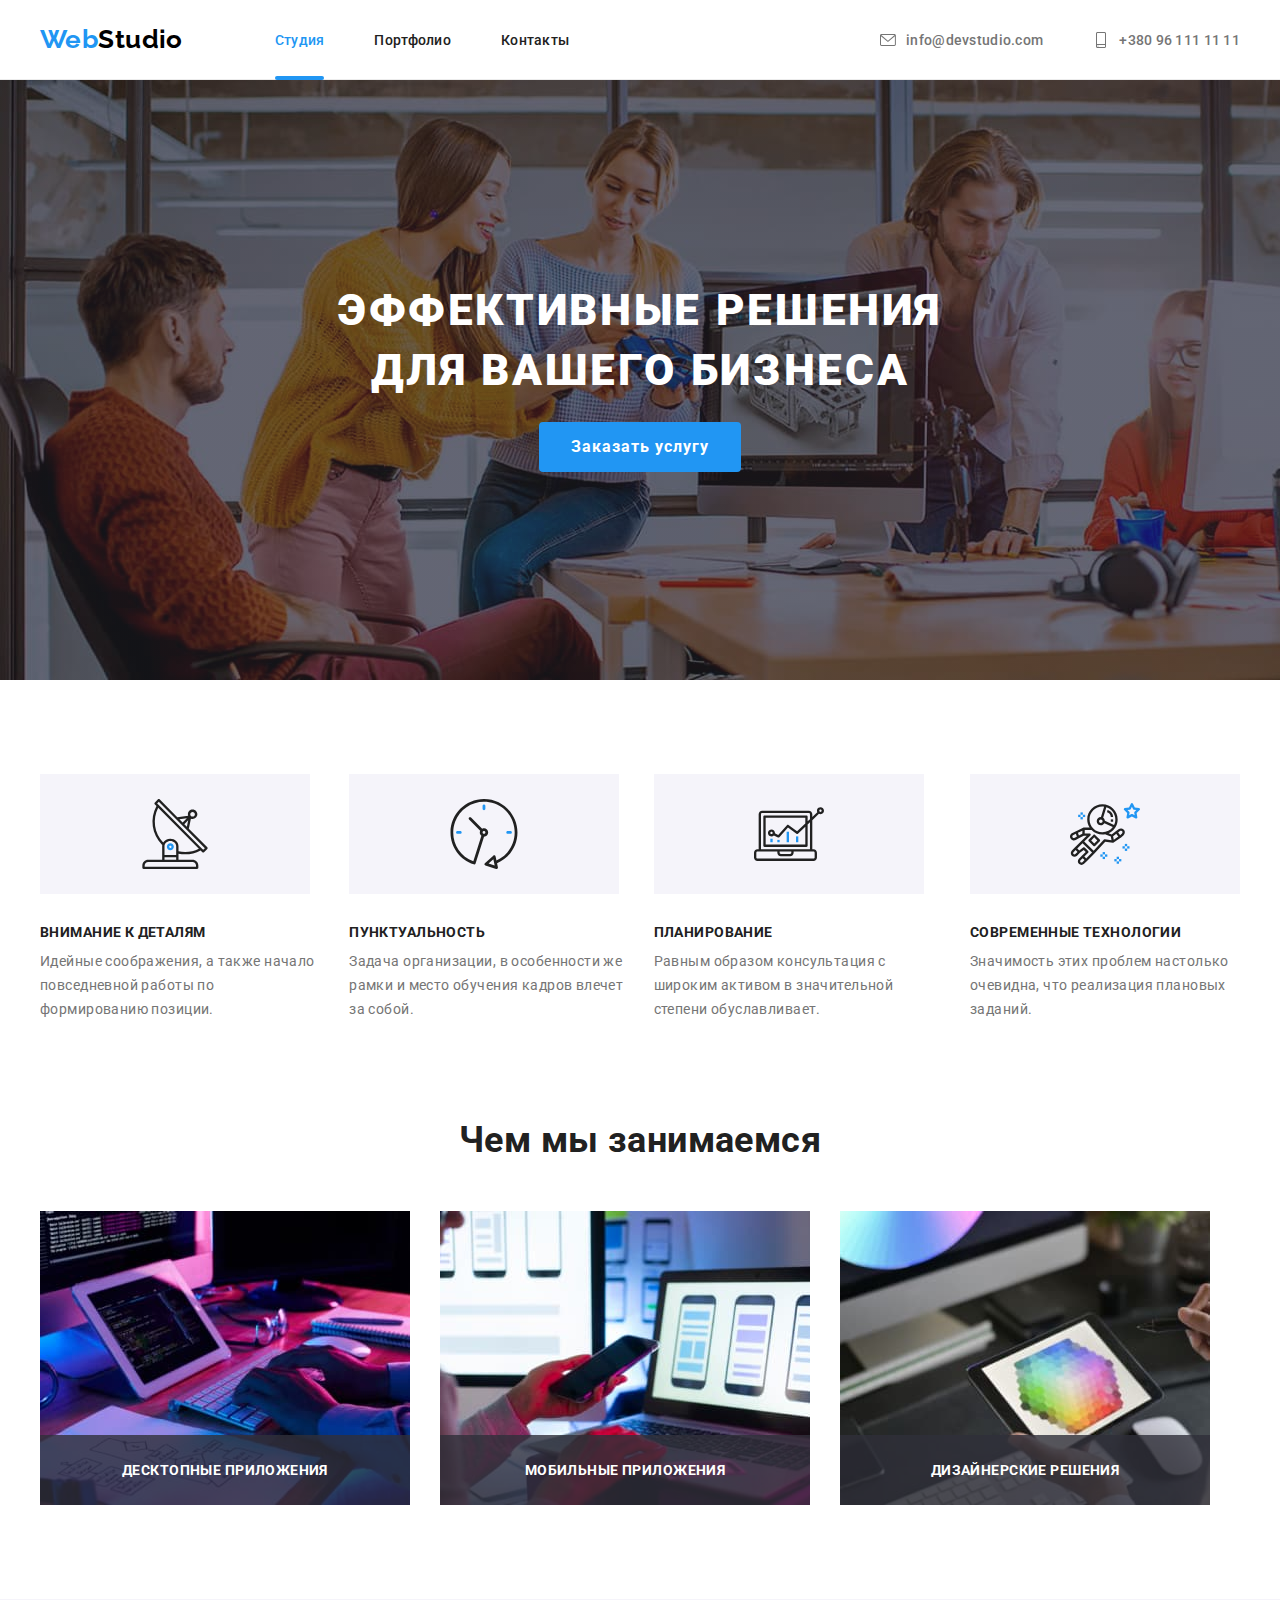
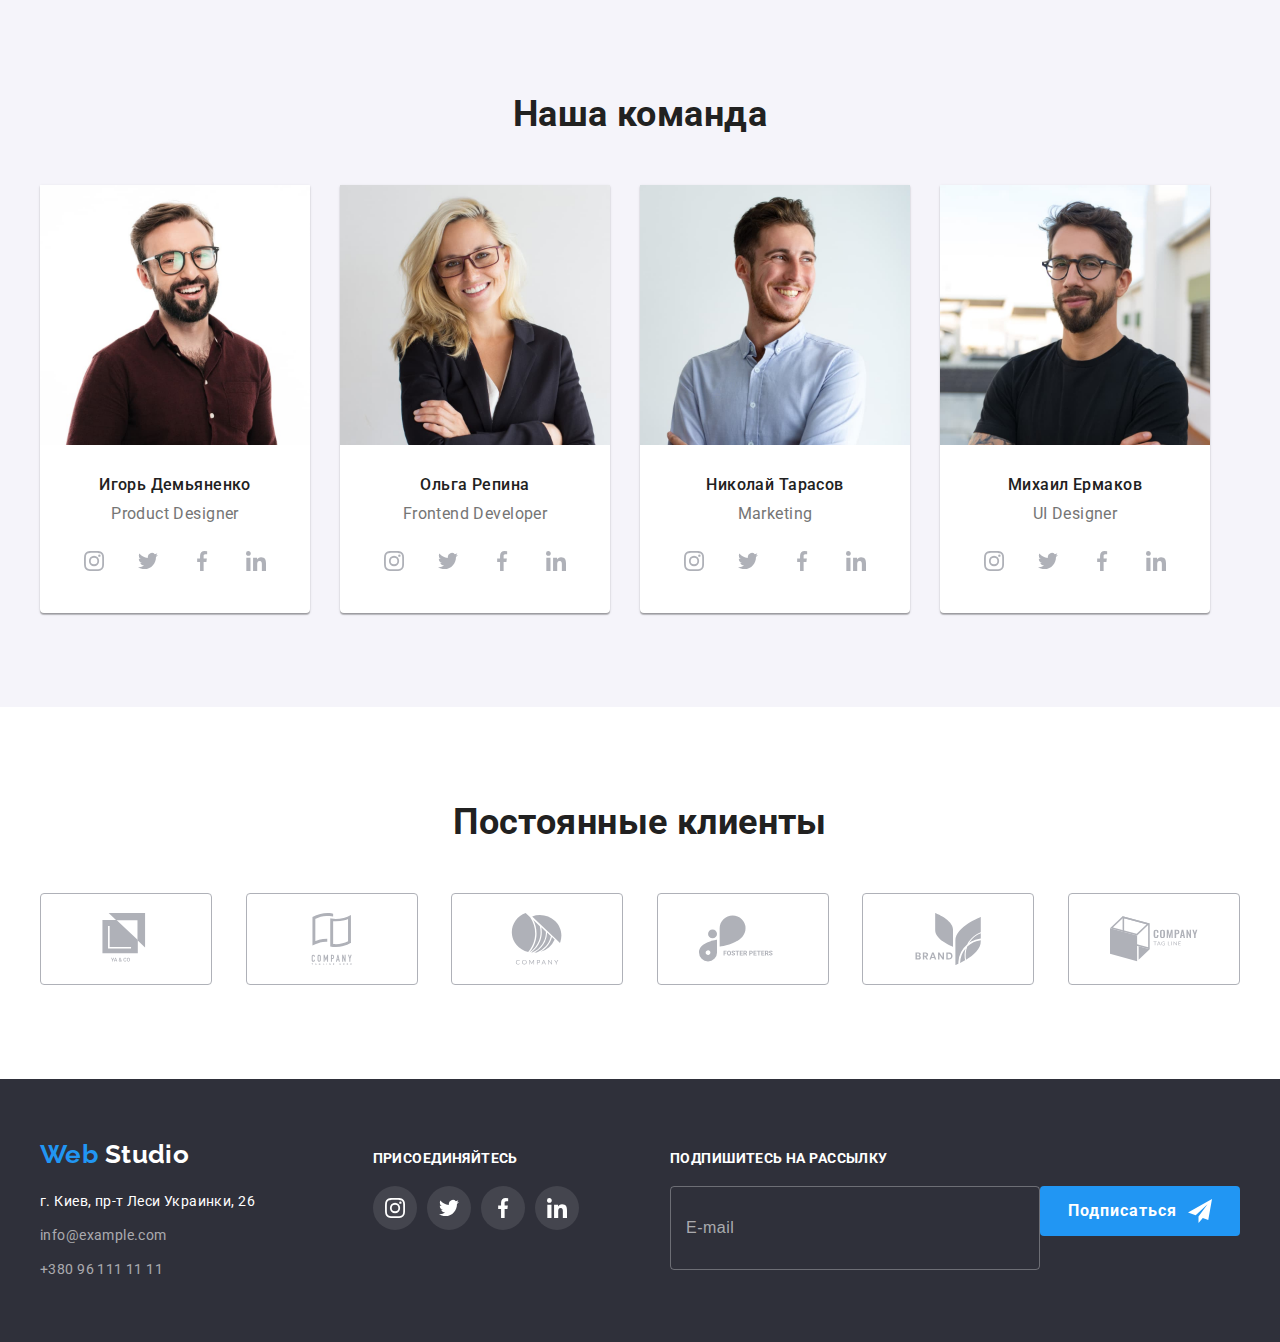
==== commit 0d0ab832: "оформляет footer с помощью препроцессора" ====
--- a/index.html
+++ b/index.html
@@ -474,7 +474,7 @@
     </main>
     <!-- FOOTER -->
     <footer class="footer">
-      <div class="footer-container">
+      <div class="footer container">
         <div class="address-container">
           <a href="./index.html" class="logo link">Web
             <span class="logo-second-part">Studio</span>
--- a/css/styles.css
+++ b/css/styles.css
@@ -479,7 +479,7 @@
 /* ======= END MAIN ======= */
 
 /* ======= FOOTER ======= */
-.footer {
+/* .footer {
   background-color: #2f303a;
 }
 
@@ -489,54 +489,54 @@
   width: 1200px;
   margin: 0 auto;
   padding: 60px 15px;
-}
-
-.address-container {
+} */
+
+/* .address-container {
   display: flex;
   flex-direction: column;
   /* когда будут добавлены все элементы футера,
   то margin у контейнеров заменить
   на justify-content: space-between*/
-  margin-right: 70px;
-}
-
-.social-container {
+  /* margin-right: 70px;
+} */
+
+/* .social-container {
   margin-right: 93px;
-}
-
-.social-container > .social-nets {
+} */
+
+/* .social-container > .social-nets {
   margin: 0;
-}
-
-.footer .contacts {
+} */
+
+/* .footer .contacts {
   display: flex;
   flex-direction: column;
 }
 
 .footer .contacts > .items:not(:last-child) {
   margin-bottom: 10px;
-}
+} */
 
 /* === LOGO === */
-.footer .logo {
+/* .footer .logo {
   padding: 0;
   margin-bottom: 20px;
 }
 
 .footer .logo-second-part {
   color: var(--white);
-}
+} */
 
 /* === ADDRESS === */
-.address {
+/* .address {
   margin-bottom: 10px;
   font-style: normal;
   line-height: 1.714;
   color: var(--white);
-}
+} */
 
 /* === CONTACTS === */
-.footer .contacts .link {
+/* .footer .contacts .link {
   padding: 0;
   font-weight: 400;
   line-height: 1.714;
@@ -547,24 +547,24 @@
 .footer .contacts .link:hover,
 .footer .contacts .link:focus {
   color: var(--accent-color);
-}
+} */
 
 /* === SOCIAL NETS ===*/
-.footer-container .text {
+/* .footer-container .text {
   margin-bottom: 20px;
   text-transform: uppercase;
   font-weight: 700;
   line-height: 1.143;
   color: var(--white);
-}
-
-.social-container .link {
+} */
+
+/* .social-container .link {
   background-color: #ffffff1a;
   fill: var(--white);
-}
+} */
 
 /* === SUBSCRIBE FORM === */
-.subscribe-form {
+/* .subscribe-form {
   display: flex;
   width: 570px;
   justify-content: space-between;
@@ -595,21 +595,21 @@
   line-height: 1.25;
   letter-spacing: 0.03em;
   color: rgba(255, 255, 255, 0.6);
-}
-
-.submit-button.modal-button {
+} */
+
+/* .submit-button.modal-button {
   display: inline-flex;
   min-width: 200px;
   padding: 10px 28px;
   align-items: center;
   justify-content: space-between;
-}
-
-.subscribe-form .icons {
+} */
+
+/* .subscribe-form .icons {
   width: 24px;
   height: 24px;
   fill: var(--white);
-}
+} */
 
 /* ======= END FOOTER ======= */
 
--- a/css/main.min.css
+++ b/css/main.min.css
@@ -1,2 +1,2 @@
-body{font-family:"Roboto", sans-serif;font-style:normal;font-weight:400;font-size:14px;line-height:1.714;letter-spacing:0.03em;background-color:#fff;color:#757575}*,*::before,*::after{margin:0;padding:0}img{display:block}.link{text-decoration:none}.list{list-style:none}.section{padding:94px 0}.container{width:1200px;margin:0 auto;padding:0 15px}.site-navigation .link,.contacts .link{font-weight:500;line-height:1.143;letter-spacing:0.02em}.visually-hidden{position:absolute;width:1px;height:1px;margin:-1px;border:0;padding:0;clip:rect(0 0 0 0);overflow:hidden}.logo{display:block;margin-right:92px;padding:24px 0 25px 0;font-family:"Raleway", sans-serif;font-weight:700;font-size:26px;line-height:1.192;color:#2196f3}.logo-second-part{color:#000}.advantages-list .title,.job.title,.team.title,.members-content .title,.clients-title{margin-bottom:50px;font-weight:700;font-size:36px;line-height:1.167;text-align:center;color:#212121}.modal-button,.hero-container .modal-button{height:50px;background-color:#2196f3;color:#fff;font-family:"Roboto", sans-serif;font-style:normal;font-weight:700;font-size:16px;line-height:1.875;letter-spacing:0.06em;border-radius:4px;border:transparent;cursor:pointer}.social-nets{display:-webkit-box;display:-ms-flexbox;display:flex;margin:0 32px}.social-nets .items:not(:last-child){margin-right:10px}.social-nets .icons{width:20px;height:20px}.social-nets .link{display:-webkit-box;display:-ms-flexbox;display:flex;-webkit-box-align:center;-ms-flex-align:center;align-items:center;-webkit-box-pack:center;-ms-flex-pack:center;justify-content:center;width:44px;height:44px;background-color:#fff;fill:#afb1b8;border-radius:50%;-webkit-transition-property:background-color, fill;transition-property:background-color, fill;-webkit-transition-duration:250ms;transition-duration:250ms;-webkit-transition-timing-function:cubic-bezier(0.4, 0, 0.2, 1);transition-timing-function:cubic-bezier(0.4, 0, 0.2, 1)}.social-nets .link:hover,.social-nets .link:focus{background-color:#2196f3;fill:#fff}.header{position:relative}.header::after{content:"";display:block;position:absolute;z-index:-1;bottom:0;width:100%;height:1px;background-color:#ececec}.header-container{display:-webkit-box;display:-ms-flexbox;display:flex;-webkit-box-align:center;-ms-flex-align:center;align-items:center;-webkit-box-pack:justify;-ms-flex-pack:justify;justify-content:space-between;width:1200px;margin:0 auto;padding:0 15px}.nav-container{display:-webkit-box;display:-ms-flexbox;display:flex;-webkit-box-align:center;-ms-flex-align:center;align-items:center}.site-navigation,.contacts{display:-webkit-box;display:-ms-flexbox;display:flex}.site-navigation .items:not(:last-child),.contacts .items:not(:last-child){margin-right:50px}.site-navigation .link,.contacts .link{padding-top:32px;padding-bottom:32px;-webkit-transition-property:color;transition-property:color;-webkit-transition-duration:250ms;transition-duration:250ms;-webkit-transition-timing-function:cubic-bezier(0.4, 0, 0.2, 1);transition-timing-function:cubic-bezier(0.4, 0, 0.2, 1)}.site-navigation .link:hover,.site-navigation .link:focus,.site-navigation .link:active,.contacts .link:hover,.contacts .link:focus,.contacts .link:active{color:#2196f3;fill:#2196f3}.site-navigation .link.active,.contacts .link.active{color:#2196f3}.site-navigation .link.active::after,.contacts .link.active::after{position:absolute;left:0;bottom:0;content:"";display:block;width:100%;height:4px;border-radius:2px;background-color:#2196f3}.site-navigation .link{position:relative;display:block;color:#212121}.contacts .link{display:-webkit-box;display:-ms-flexbox;display:flex;-webkit-box-align:center;-ms-flex-align:center;align-items:center;color:#757575;fill:#757575;-webkit-transition-property:color, fill;transition-property:color, fill}.contacts .link .icons{width:16px;height:16px;margin-right:10px}.hero-section{margin:0 auto;max-width:1600px;height:600px;background-color:#c4c4c4;background-image:-webkit-gradient(linear, left top, left bottom, from(rgba(47,48,58,0.4)), to(rgba(47,48,58,0.4))),url("../img/studio/hero/hero-background.jpg");background-image:linear-gradient(rgba(47,48,58,0.4), rgba(47,48,58,0.4)),url("../img/studio/hero/hero-background.jpg")}.hero-container{width:630px;height:100%;margin:0 auto;padding:200px 0}.hero-container .title{margin:0 auto 22px auto;font-weight:900;font-size:44px;line-height:1.364;letter-spacing:0.06em;text-align:center;text-transform:uppercase;color:#fff}.hero-container .modal-button{display:block;min-width:200px;margin:0 auto;padding:10px 32px}.advantages-list{display:-webkit-box;display:-ms-flexbox;display:flex}.advantages-list .items::before{display:block;content:"";height:120px;width:270px;margin-bottom:30px;background-color:#f5f4fa;background-repeat:no-repeat;background-position:center}.advantages-list .items:not(:last-child){margin-right:30px}.advantages-list .antenna::before{background-image:url("../img/studio/our-advantages/antenna.svg")}.advantages-list .clock::before{background-image:url("../img/studio/our-advantages/clock.svg")}.advantages-list .diagram::before{background-image:url("../img/studio/our-advantages/diagram.svg")}.advantages-list .astronaut::before{background-image:url("../img/studio/our-advantages/astronaut.svg")}.advantages-list .title{margin-bottom:10px;font-size:14px;line-height:1.143;text-align:unset;text-transform:uppercase}.advantages-list p{height:75px}.job.section{padding:0 0 94px 0}.job-label{position:absolute;bottom:0;margin-bottom:0;width:100%;padding:27px 0;font-size:14px;font-weight:700;line-height:1.143;text-align:center;text-transform:uppercase;color:#fff;background-color:rgba(47,48,58,0.8)}.job-list{display:-webkit-box;display:-ms-flexbox;display:flex}.job-list .items{position:relative}.job-list .items:not(:last-child){margin-right:30px}.team.section{background-color:#f5f4fa}.team-list{display:-webkit-box;display:-ms-flexbox;display:flex}.team-list .members{border-bottom-left-radius:4px;border-bottom-right-radius:4px;overflow:hidden;background-color:#fff;-webkit-box-shadow:0px 1px 3px rgba(0,0,0,0.12),0px 1px 1px rgba(0,0,0,0.14),0px 2px 1px rgba(0,0,0,0.2);box-shadow:0px 1px 3px rgba(0,0,0,0.12),0px 1px 1px rgba(0,0,0,0.14),0px 2px 1px rgba(0,0,0,0.2)}.team-list .members:not(:last-child){margin-right:30px}.members-content{padding:30px 0}.members-content .title{margin:0 auto 10px auto;font-weight:500;font-size:16px;line-height:1.188}.members-content p{margin:0 auto 16px auto;font-size:16px;line-height:1.188;text-align:center}.clients{display:-webkit-box;display:-ms-flexbox;display:flex;-webkit-box-pack:justify;-ms-flex-pack:justify;justify-content:space-between}.clients .icons{width:88px;height:52px}.clients .link{display:-webkit-box;display:-ms-flexbox;display:flex;-webkit-box-pack:center;-ms-flex-pack:center;justify-content:center;-webkit-box-align:center;-ms-flex-align:center;align-items:center;width:170px;height:90px;border:1px solid #afb1b8;fill:#afb1b8;border-radius:4px;-webkit-transition-property:border-color, fill;transition-property:border-color, fill;-webkit-transition-duration:250ms;transition-duration:250ms;-webkit-transition-timing-function:cubic-bezier(0.4, 0, 0.2, 1);transition-timing-function:cubic-bezier(0.4, 0, 0.2, 1)}.clients .link:hover,.clients .link:focus{outline:none;border-color:#2196f3;fill:#2196f3}
+body{font-family:"Roboto", sans-serif;font-style:normal;font-weight:400;font-size:14px;line-height:1.714;letter-spacing:0.03em;background-color:#fff;color:#757575}*,*::before,*::after{margin:0;padding:0}img{display:block}.link{text-decoration:none}.list{list-style:none}.section{padding:94px 0}.container{width:1200px;margin:0 auto;padding:0 15px}.site-navigation .link,.contacts .link{font-weight:500;line-height:1.143;letter-spacing:0.02em}.address-container .address,.address-container .contacts .link{font-weight:400;line-height:1.714;letter-spacing:0.03em}.visually-hidden{position:absolute;width:1px;height:1px;margin:-1px;border:0;padding:0;clip:rect(0 0 0 0);overflow:hidden}.logo{display:block;margin-right:92px;padding:24px 0 25px 0;font-family:"Raleway", sans-serif;font-weight:700;font-size:26px;line-height:1.192;color:#2196f3}.logo-second-part{color:#000}.advantages-list .title,.job.title,.team.title,.members-content .title,.clients-title{margin-bottom:50px;font-weight:700;font-size:36px;line-height:1.167;text-align:center;color:#212121}.modal-button,.hero-container .modal-button{height:50px;background-color:#2196f3;color:#fff;font-family:"Roboto", sans-serif;font-style:normal;font-weight:700;font-size:16px;line-height:1.875;letter-spacing:0.06em;border-radius:4px;border:transparent;cursor:pointer}.social-nets{display:-webkit-box;display:-ms-flexbox;display:flex;-webkit-box-pack:center;-ms-flex-pack:center;justify-content:center}.social-nets .items:not(:last-child){margin-right:10px}.social-nets .icons{width:20px;height:20px}.social-nets .link{display:-webkit-box;display:-ms-flexbox;display:flex;-webkit-box-align:center;-ms-flex-align:center;align-items:center;-webkit-box-pack:center;-ms-flex-pack:center;justify-content:center;width:44px;height:44px;background-color:#fff;fill:#afb1b8;border-radius:50%;-webkit-transition-property:background-color, fill;transition-property:background-color, fill;-webkit-transition-duration:250ms;transition-duration:250ms;-webkit-transition-timing-function:cubic-bezier(0.4, 0, 0.2, 1);transition-timing-function:cubic-bezier(0.4, 0, 0.2, 1)}.social-nets .link:hover,.social-nets .link:focus{background-color:#2196f3;fill:#fff}.header{position:relative}.header::after{content:"";display:block;position:absolute;z-index:-1;bottom:0;width:100%;height:1px;background-color:#ececec}.header-container{display:-webkit-box;display:-ms-flexbox;display:flex;-webkit-box-align:center;-ms-flex-align:center;align-items:center;-webkit-box-pack:justify;-ms-flex-pack:justify;justify-content:space-between;width:1200px;margin:0 auto;padding:0 15px}.nav-container{display:-webkit-box;display:-ms-flexbox;display:flex;-webkit-box-align:center;-ms-flex-align:center;align-items:center}.site-navigation,.contacts{display:-webkit-box;display:-ms-flexbox;display:flex}.site-navigation .items:not(:last-child),.contacts .items:not(:last-child){margin-right:50px}.site-navigation .link,.contacts .link{padding-top:32px;padding-bottom:32px;-webkit-transition-property:color;transition-property:color;-webkit-transition-duration:250ms;transition-duration:250ms;-webkit-transition-timing-function:cubic-bezier(0.4, 0, 0.2, 1);transition-timing-function:cubic-bezier(0.4, 0, 0.2, 1)}.site-navigation .link:hover,.site-navigation .link:focus,.site-navigation .link:active,.contacts .link:hover,.contacts .link:focus,.contacts .link:active{color:#2196f3;fill:#2196f3}.site-navigation .link.active,.contacts .link.active{color:#2196f3}.site-navigation .link.active::after,.contacts .link.active::after{position:absolute;left:0;bottom:0;content:"";display:block;width:100%;height:4px;border-radius:2px;background-color:#2196f3}.site-navigation .link{position:relative;display:block;color:#212121}.contacts .link{display:-webkit-box;display:-ms-flexbox;display:flex;-webkit-box-align:center;-ms-flex-align:center;align-items:center;color:#757575;fill:#757575;-webkit-transition-property:color, fill;transition-property:color, fill}.contacts .link .icons{width:16px;height:16px;margin-right:10px}.hero-section{margin:0 auto;max-width:1600px;height:600px;background-color:#c4c4c4;background-image:-webkit-gradient(linear, left top, left bottom, from(rgba(47,48,58,0.4)), to(rgba(47,48,58,0.4))),url("../img/studio/hero/hero-background.jpg");background-image:linear-gradient(rgba(47,48,58,0.4), rgba(47,48,58,0.4)),url("../img/studio/hero/hero-background.jpg")}.hero-container{width:630px;height:100%;margin:0 auto;padding:200px 0}.hero-container .title{margin:0 auto 22px auto;font-weight:900;font-size:44px;line-height:1.364;letter-spacing:0.06em;text-align:center;text-transform:uppercase;color:#fff}.hero-container .modal-button{display:block;min-width:200px;margin:0 auto;padding:10px 32px}.advantages-list{display:-webkit-box;display:-ms-flexbox;display:flex}.advantages-list .items::before{display:block;content:"";height:120px;width:270px;margin-bottom:30px;background-color:#f5f4fa;background-repeat:no-repeat;background-position:center}.advantages-list .items:not(:last-child){margin-right:30px}.advantages-list .antenna::before{background-image:url("../img/studio/our-advantages/antenna.svg")}.advantages-list .clock::before{background-image:url("../img/studio/our-advantages/clock.svg")}.advantages-list .diagram::before{background-image:url("../img/studio/our-advantages/diagram.svg")}.advantages-list .astronaut::before{background-image:url("../img/studio/our-advantages/astronaut.svg")}.advantages-list .title{margin-bottom:10px;font-size:14px;line-height:1.143;text-align:unset;text-transform:uppercase}.advantages-list p{height:75px}.job.section{padding:0 0 94px 0}.job-label{position:absolute;bottom:0;margin-bottom:0;width:100%;padding:27px 0;font-size:14px;font-weight:700;line-height:1.143;text-align:center;text-transform:uppercase;color:#fff;background-color:rgba(47,48,58,0.8)}.job-list{display:-webkit-box;display:-ms-flexbox;display:flex}.job-list .items{position:relative}.job-list .items:not(:last-child){margin-right:30px}.team.section{background-color:#f5f4fa}.team-list{display:-webkit-box;display:-ms-flexbox;display:flex}.team-list .members{border-bottom-left-radius:4px;border-bottom-right-radius:4px;overflow:hidden;background-color:#fff;-webkit-box-shadow:0px 1px 3px rgba(0,0,0,0.12),0px 1px 1px rgba(0,0,0,0.14),0px 2px 1px rgba(0,0,0,0.2);box-shadow:0px 1px 3px rgba(0,0,0,0.12),0px 1px 1px rgba(0,0,0,0.14),0px 2px 1px rgba(0,0,0,0.2)}.team-list .members:not(:last-child){margin-right:30px}.members-content{padding:30px 0}.members-content .title{margin:0 auto 10px auto;font-weight:500;font-size:16px;line-height:1.188}.members-content p{margin:0 auto 16px auto;font-size:16px;line-height:1.188;text-align:center}.clients{display:-webkit-box;display:-ms-flexbox;display:flex;-webkit-box-pack:justify;-ms-flex-pack:justify;justify-content:space-between}.clients .icons{width:88px;height:52px}.clients .link{display:-webkit-box;display:-ms-flexbox;display:flex;-webkit-box-pack:center;-ms-flex-pack:center;justify-content:center;-webkit-box-align:center;-ms-flex-align:center;align-items:center;width:170px;height:90px;border:1px solid #afb1b8;fill:#afb1b8;border-radius:4px;-webkit-transition-property:border-color, fill;transition-property:border-color, fill;-webkit-transition-duration:250ms;transition-duration:250ms;-webkit-transition-timing-function:cubic-bezier(0.4, 0, 0.2, 1);transition-timing-function:cubic-bezier(0.4, 0, 0.2, 1)}.clients .link:hover,.clients .link:focus{outline:none;border-color:#2196f3;fill:#2196f3}.footer{background-color:#2f303a}.footer .container{display:-webkit-box;display:-ms-flexbox;display:flex;-webkit-box-align:baseline;-ms-flex-align:baseline;align-items:baseline;-webkit-box-pack:justify;-ms-flex-pack:justify;justify-content:space-between;padding:60px 15px}.address-container .logo{padding:0;margin-bottom:20px}.address-container .logo-second-part{color:#fff}.address-container .address{margin-bottom:10px;font-style:normal;color:#fff}.address-container .contacts{display:-webkit-box;display:-ms-flexbox;display:flex;-webkit-box-orient:vertical;-webkit-box-direction:normal;-ms-flex-direction:column;flex-direction:column}.address-container .contacts .items:not(:last-child){margin-bottom:10px}.address-container .contacts .link{padding:0;color:rgba(255,255,255,0.6)}.address-container .contacts .link:hover,.address-container .contacts .link:focus{color:#2196f3}.social-container .text,.form-container .text{margin-bottom:20px;text-transform:uppercase;font-weight:700;line-height:1.143;color:#fff}.social-container .link{background-color:#ffffff1a;fill:#fff}.subscribe-form{display:-webkit-box;display:-ms-flexbox;display:flex;width:570px;-webkit-box-pack:justify;-ms-flex-pack:justify;justify-content:space-between}.subscribe-form .input{width:358px;height:50px;padding:16px 15px;background-color:transparent;border:1px solid rgba(255,255,255,0.3);border-radius:4px;font-size:16px;line-height:1.25;letter-spacing:0.03em;color:#fff;-webkit-transition-property:border-color;transition-property:border-color;-webkit-transition-duration:250ms;transition-duration:250ms;-webkit-transition-timing-function:cubic-bezier(0.4, 0, 0.2, 1);transition-timing-function:cubic-bezier(0.4, 0, 0.2, 1)}.subscribe-form .input:focus,.subscribe-form .input:active{outline:none;border-color:#2196f3}.subscribe-form .input::-webkit-input-placeholder{font-size:16px;line-height:1.25;letter-spacing:0.03em;color:rgba(255,255,255,0.6)}.subscribe-form .input:-ms-input-placeholder{font-size:16px;line-height:1.25;letter-spacing:0.03em;color:rgba(255,255,255,0.6)}.subscribe-form .input::-ms-input-placeholder{font-size:16px;line-height:1.25;letter-spacing:0.03em;color:rgba(255,255,255,0.6)}.subscribe-form .input::placeholder{font-size:16px;line-height:1.25;letter-spacing:0.03em;color:rgba(255,255,255,0.6)}.subscribe-form .icons{width:24px;height:24px;fill:#fff}.subscribe-form .submit-button{display:-webkit-inline-box;display:-ms-inline-flexbox;display:inline-flex;-webkit-box-align:center;-ms-flex-align:center;align-items:center;-webkit-box-pack:justify;-ms-flex-pack:justify;justify-content:space-between;padding:10px 28px;min-width:200px}
 /*# sourceMappingURL=main.min.css.map */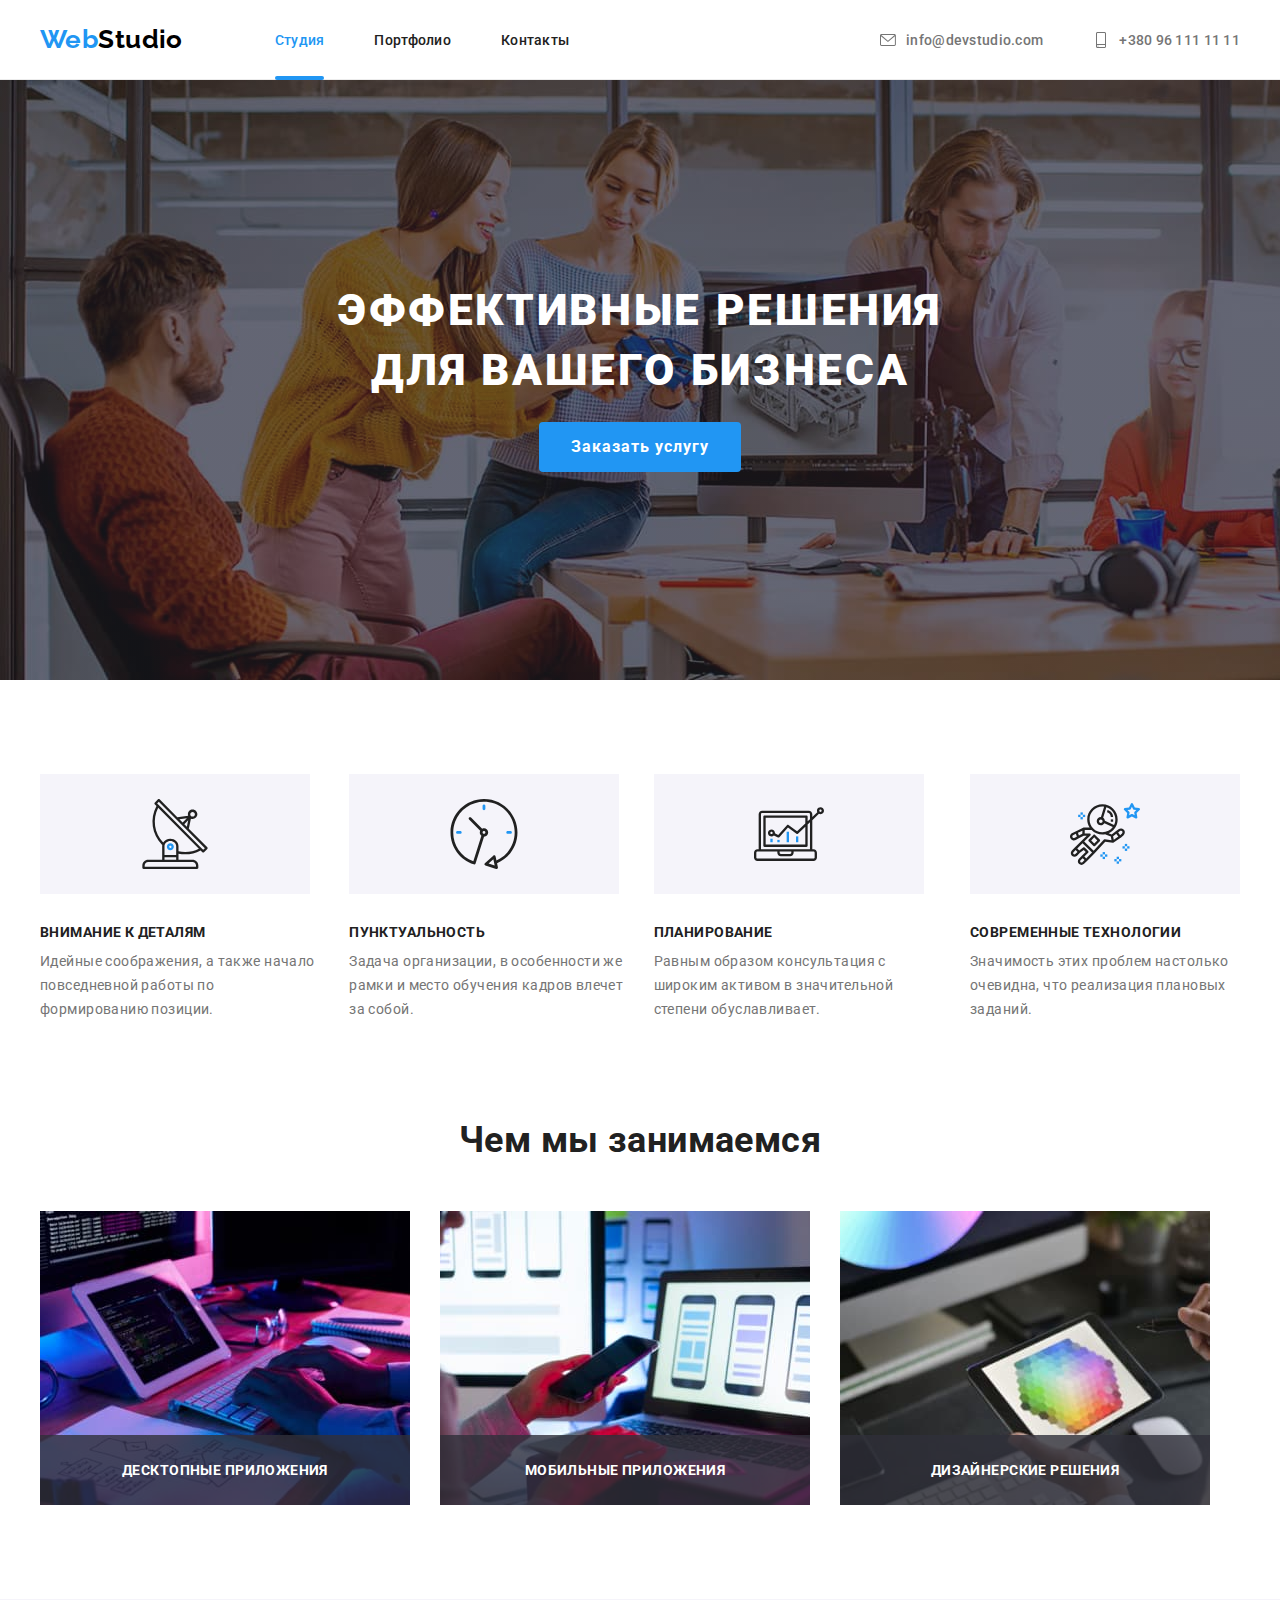
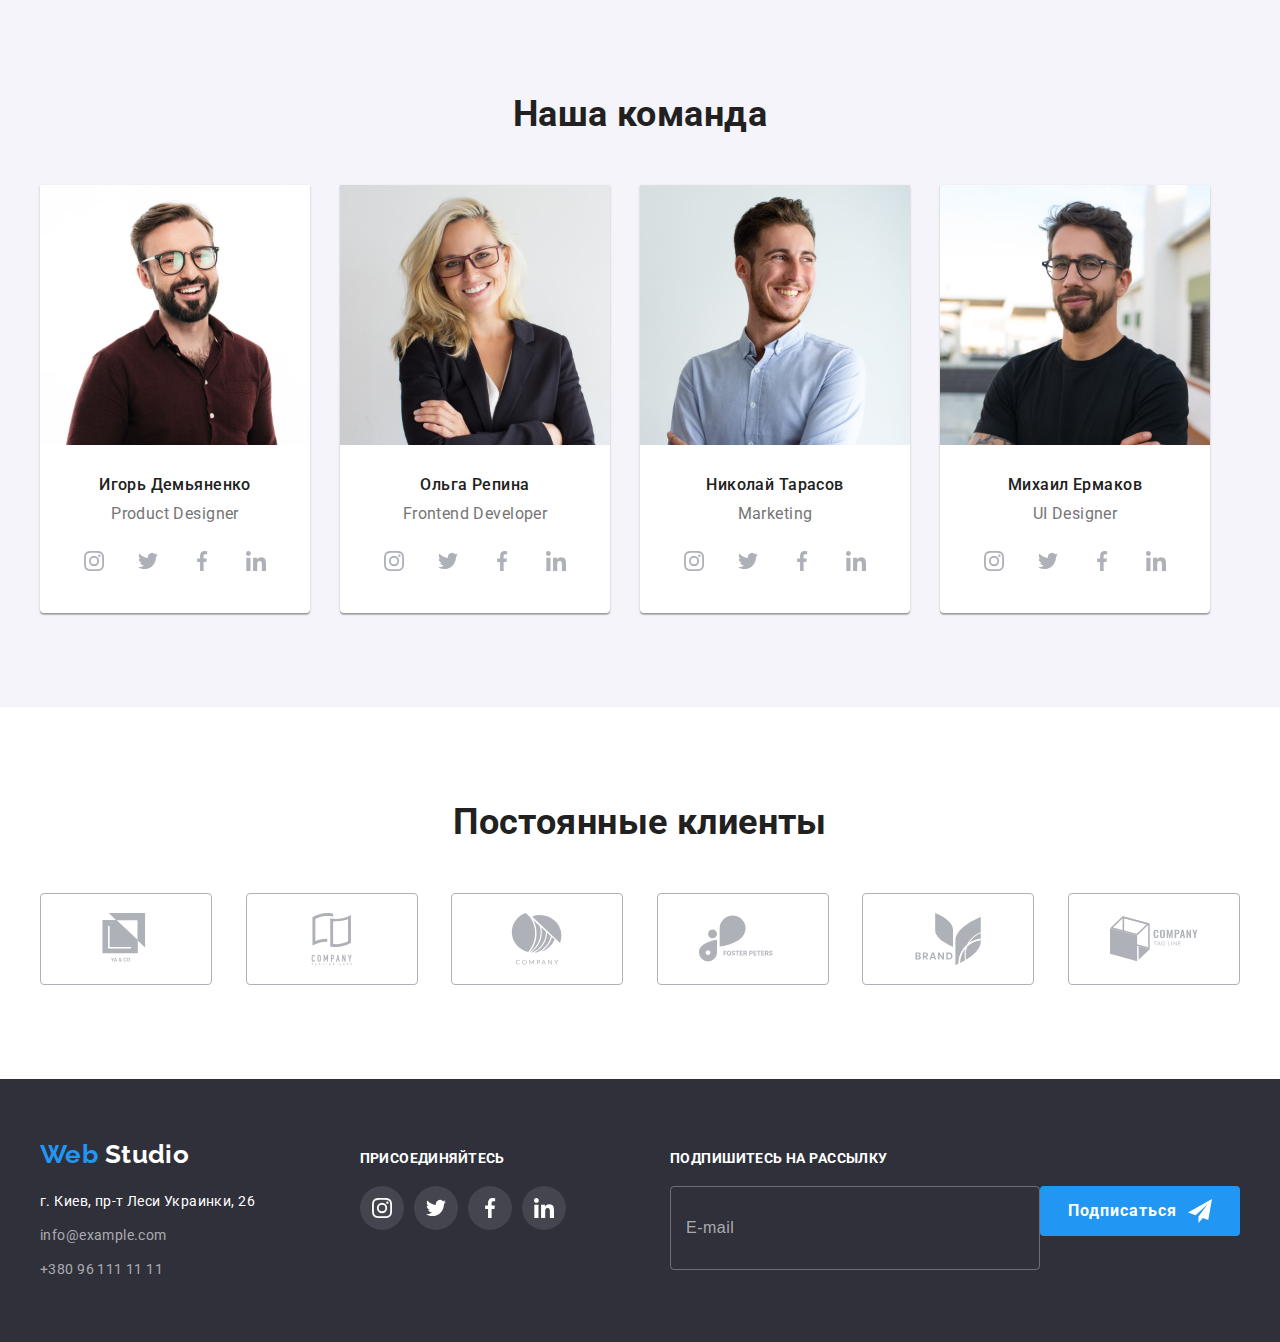
==== commit 1085d8ee: "оформляет модальное окно с помощью препроцессора" ====
--- a/index.html
+++ b/index.html
@@ -554,7 +554,7 @@
               placeholder="E-mail"
               class="input"
             />
-            <button type="submit" class="submit-button modal-button">
+            <button type="submit" class="submit-button">
               Подписаться
               <svg class="icons">
                 <use href="./img/studio/svg/sprite.svg#icon-send"></use>
@@ -632,7 +632,7 @@
             />
             <span class="custom-checkbox"></span>
           </label>
-          <button type="submit" class="submit-button modal-button">
+          <button type="submit" class="submit-button">
             Отправить
           </button>
         </form>
--- a/css/styles.css
+++ b/css/styles.css
@@ -614,7 +614,7 @@
 /* ======= END FOOTER ======= */
 
 /* ======= MODAL-WINDOW ======= */
-.backdrop {
+/* .backdrop {
   position: fixed;
   top: 0;
   left: 0;
@@ -624,18 +624,18 @@
   transition: opacity 250ms var(--time-function),
     visibility 250ms var(--time-function),
     pointer-events 250ms var(--time-function);
-}
-
-.backdrop.is-hidden {
+} */
+
+/* .backdrop.is-hidden {
   opacity: 0;
   visibility: hidden;
   pointer-events: none;
   transition: opacity 250ms var(--time-function) 500ms,
     visibility 250ms var(--time-function) 5000ms,
     pointer-events 250ms var(--time-function) 500ms;
-}
-
-.modal {
+} */
+
+/* .modal {
   position: absolute;
   top: 50%;
   left: 50%;
@@ -654,9 +654,9 @@
     opacity 500ms var(--time-function) 250ms,
     visibility 500ms var(--time-function) 250ms,
     pointer-events 500ms var(--time-function) 250ms;
-}
-
-.backdrop.is-hidden .modal {
+} */
+
+/* .backdrop.is-hidden .modal {
   transform: translate(-50%, -200%);
   opacity: 0;
   visibility: hidden;
@@ -664,14 +664,14 @@
   transition: transform 500ms var(--time-function),
     opacity 500ms var(--time-function), visibility 500ms var(--time-function),
     pointer-events 500ms var(--time-function);
-}
-
-.close-button > .icons {
+} */
+
+/* .close-button > .icons {
   width: 11px;
   height: 11px;
-}
-
-.close-button {
+} */
+
+/* .close-button {
   position: absolute;
   top: 8px;
   right: 8px;
@@ -682,49 +682,49 @@
   border-radius: 50%;
   cursor: pointer;
   transition: fill 250ms var(--time-function);
-}
-
-.close-button:hover,
+} */
+
+/* .close-button:hover,
 .close-button:focus,
 .close-button:active {
   fill: var(--accent-color);
-}
-
-.modal .title {
+} */
+
+/* .modal .title {
   margin: 0 auto;
   font-size: 20px;
   line-height: 1.15;
   margin-bottom: 12px;
-}
-
-.inputs-group {
+} */
+
+/* .inputs-group {
   display: flex;
   flex-direction: column;
-}
-
-.input-wrapper {
+} */
+
+/* .input-wrapper {
   position: relative;
   margin-bottom: 10px;
-}
-
-.input-wrapper > .icons {
+} */
+
+/* .input-wrapper > .icons {
   position: absolute;
   left: 12px;
   top: 50%;
   transform: translateY(-50%);
   width: 18px;
   height: 18px;
-}
-
-.inputs-group .text-label {
+} */
+
+/* .inputs-group .text-label {
   display: block;
   margin-bottom: 4px;
   font-size: 12px;
   line-height: 1.167;
   letter-spacing: 0.01em;
-}
-
-.input-wrapper .input,
+} */
+
+/* .input-wrapper .input,
 .inputs-group .comment {
   width: 100%;
   height: 40px;
@@ -732,55 +732,55 @@
   border: 1px solid rgba(33, 33, 33, 0.2);
   border-radius: 4px;
   transition: border-color 250ms var(--time-function);
-}
-
-.input-wrapper .icons {
+} */
+
+/* .input-wrapper .icons {
   transition: fill 250ms var(--time-function);
-}
-
-.input.comment {
+} */
+
+/* .input.comment {
   margin-bottom: 20px;
-}
-
-.comment::placeholder {
+} */
+
+/* .comment::placeholder {
   font-size: 12px;
   line-height: 1.167;
   letter-spacing: 0.01em;
   color: rgba(117, 117, 117, 0.5);
-}
-
-.input-wrapper .input:active,
+} */
+
+/* .input-wrapper .input:active,
 .inputs-group .comment:active,
 .input-wrapper .input:focus,
 .inputs-group .comment:focus {
   outline: none;
   border-color: var(--accent-color);
-}
-
-.input-wrapper .input:active ~ .icons,
+} */
+
+/* .input-wrapper .input:active ~ .icons,
 .input-wrapper .input:focus ~ .icons {
   fill: var(--accent-color);
-}
-
-.input-wrapper .input {
+} */
+
+/* .input-wrapper .input {
   padding-left: 42px;
   font-size: 16px;
   color: var(--secondary-text-color);
-}
-
-.inputs-group .comment {
+} */
+
+/* .inputs-group .comment {
   padding: 12px 16px;
   height: 120px;
   resize: none;
   color: var(--secondary-text-color);
-}
-
-.checkbox-label {
+} */
+
+/* .checkbox-label {
   display: flex;
   padding: 0 11px 0 12px;
   margin-bottom: 30px;
-}
-
+} */
+/* 
 .custom-checkbox {
   align-self: center;
   order: -1;
@@ -790,24 +790,24 @@
   background-color: transparent;
   background-image: url("../img/studio/svg/icon-uncheked.svg");
   transition: background-color 250ms var(--time-function);
-}
-
+} */
+/* 
 .checkbox:checked + .custom-checkbox {
   background-color: var(--accent-color);
   background-image: url("../img/studio/svg/icon-checked.svg");
   background-origin: border-box;
   border: transparent;
-}
-
-.checkbox-text-label {
+} */
+
+/* .checkbox-text-label {
   color: var(--accent-color);
   text-decoration-line: underline;
-}
-
-.modal .modal-button {
+} */
+
+/* .modal .modal-button {
   display: block;
   margin: 0 auto;
-}
+} */
 
 /* ======= END MODAL-WINDOW ======= */
 /* ----------------------------------- */
--- a/css/main.min.css
+++ b/css/main.min.css
@@ -1,2 +1,2 @@
-body{font-family:"Roboto", sans-serif;font-style:normal;font-weight:400;font-size:14px;line-height:1.714;letter-spacing:0.03em;background-color:#fff;color:#757575}*,*::before,*::after{margin:0;padding:0}img{display:block}.link{text-decoration:none}.list{list-style:none}.section{padding:94px 0}.container{width:1200px;margin:0 auto;padding:0 15px}.site-navigation .link,.contacts .link{font-weight:500;line-height:1.143;letter-spacing:0.02em}.address-container .address,.address-container .contacts .link{font-weight:400;line-height:1.714;letter-spacing:0.03em}.visually-hidden{position:absolute;width:1px;height:1px;margin:-1px;border:0;padding:0;clip:rect(0 0 0 0);overflow:hidden}.logo{display:block;margin-right:92px;padding:24px 0 25px 0;font-family:"Raleway", sans-serif;font-weight:700;font-size:26px;line-height:1.192;color:#2196f3}.logo-second-part{color:#000}.advantages-list .title,.job.title,.team.title,.members-content .title,.clients-title{margin-bottom:50px;font-weight:700;font-size:36px;line-height:1.167;text-align:center;color:#212121}.modal-button,.hero-container .modal-button{height:50px;background-color:#2196f3;color:#fff;font-family:"Roboto", sans-serif;font-style:normal;font-weight:700;font-size:16px;line-height:1.875;letter-spacing:0.06em;border-radius:4px;border:transparent;cursor:pointer}.social-nets{display:-webkit-box;display:-ms-flexbox;display:flex;-webkit-box-pack:center;-ms-flex-pack:center;justify-content:center}.social-nets .items:not(:last-child){margin-right:10px}.social-nets .icons{width:20px;height:20px}.social-nets .link{display:-webkit-box;display:-ms-flexbox;display:flex;-webkit-box-align:center;-ms-flex-align:center;align-items:center;-webkit-box-pack:center;-ms-flex-pack:center;justify-content:center;width:44px;height:44px;background-color:#fff;fill:#afb1b8;border-radius:50%;-webkit-transition-property:background-color, fill;transition-property:background-color, fill;-webkit-transition-duration:250ms;transition-duration:250ms;-webkit-transition-timing-function:cubic-bezier(0.4, 0, 0.2, 1);transition-timing-function:cubic-bezier(0.4, 0, 0.2, 1)}.social-nets .link:hover,.social-nets .link:focus{background-color:#2196f3;fill:#fff}.header{position:relative}.header::after{content:"";display:block;position:absolute;z-index:-1;bottom:0;width:100%;height:1px;background-color:#ececec}.header-container{display:-webkit-box;display:-ms-flexbox;display:flex;-webkit-box-align:center;-ms-flex-align:center;align-items:center;-webkit-box-pack:justify;-ms-flex-pack:justify;justify-content:space-between;width:1200px;margin:0 auto;padding:0 15px}.nav-container{display:-webkit-box;display:-ms-flexbox;display:flex;-webkit-box-align:center;-ms-flex-align:center;align-items:center}.site-navigation,.contacts{display:-webkit-box;display:-ms-flexbox;display:flex}.site-navigation .items:not(:last-child),.contacts .items:not(:last-child){margin-right:50px}.site-navigation .link,.contacts .link{padding-top:32px;padding-bottom:32px;-webkit-transition-property:color;transition-property:color;-webkit-transition-duration:250ms;transition-duration:250ms;-webkit-transition-timing-function:cubic-bezier(0.4, 0, 0.2, 1);transition-timing-function:cubic-bezier(0.4, 0, 0.2, 1)}.site-navigation .link:hover,.site-navigation .link:focus,.site-navigation .link:active,.contacts .link:hover,.contacts .link:focus,.contacts .link:active{color:#2196f3;fill:#2196f3}.site-navigation .link.active,.contacts .link.active{color:#2196f3}.site-navigation .link.active::after,.contacts .link.active::after{position:absolute;left:0;bottom:0;content:"";display:block;width:100%;height:4px;border-radius:2px;background-color:#2196f3}.site-navigation .link{position:relative;display:block;color:#212121}.contacts .link{display:-webkit-box;display:-ms-flexbox;display:flex;-webkit-box-align:center;-ms-flex-align:center;align-items:center;color:#757575;fill:#757575;-webkit-transition-property:color, fill;transition-property:color, fill}.contacts .link .icons{width:16px;height:16px;margin-right:10px}.hero-section{margin:0 auto;max-width:1600px;height:600px;background-color:#c4c4c4;background-image:-webkit-gradient(linear, left top, left bottom, from(rgba(47,48,58,0.4)), to(rgba(47,48,58,0.4))),url("../img/studio/hero/hero-background.jpg");background-image:linear-gradient(rgba(47,48,58,0.4), rgba(47,48,58,0.4)),url("../img/studio/hero/hero-background.jpg")}.hero-container{width:630px;height:100%;margin:0 auto;padding:200px 0}.hero-container .title{margin:0 auto 22px auto;font-weight:900;font-size:44px;line-height:1.364;letter-spacing:0.06em;text-align:center;text-transform:uppercase;color:#fff}.hero-container .modal-button{display:block;min-width:200px;margin:0 auto;padding:10px 32px}.advantages-list{display:-webkit-box;display:-ms-flexbox;display:flex}.advantages-list .items::before{display:block;content:"";height:120px;width:270px;margin-bottom:30px;background-color:#f5f4fa;background-repeat:no-repeat;background-position:center}.advantages-list .items:not(:last-child){margin-right:30px}.advantages-list .antenna::before{background-image:url("../img/studio/our-advantages/antenna.svg")}.advantages-list .clock::before{background-image:url("../img/studio/our-advantages/clock.svg")}.advantages-list .diagram::before{background-image:url("../img/studio/our-advantages/diagram.svg")}.advantages-list .astronaut::before{background-image:url("../img/studio/our-advantages/astronaut.svg")}.advantages-list .title{margin-bottom:10px;font-size:14px;line-height:1.143;text-align:unset;text-transform:uppercase}.advantages-list p{height:75px}.job.section{padding:0 0 94px 0}.job-label{position:absolute;bottom:0;margin-bottom:0;width:100%;padding:27px 0;font-size:14px;font-weight:700;line-height:1.143;text-align:center;text-transform:uppercase;color:#fff;background-color:rgba(47,48,58,0.8)}.job-list{display:-webkit-box;display:-ms-flexbox;display:flex}.job-list .items{position:relative}.job-list .items:not(:last-child){margin-right:30px}.team.section{background-color:#f5f4fa}.team-list{display:-webkit-box;display:-ms-flexbox;display:flex}.team-list .members{border-bottom-left-radius:4px;border-bottom-right-radius:4px;overflow:hidden;background-color:#fff;-webkit-box-shadow:0px 1px 3px rgba(0,0,0,0.12),0px 1px 1px rgba(0,0,0,0.14),0px 2px 1px rgba(0,0,0,0.2);box-shadow:0px 1px 3px rgba(0,0,0,0.12),0px 1px 1px rgba(0,0,0,0.14),0px 2px 1px rgba(0,0,0,0.2)}.team-list .members:not(:last-child){margin-right:30px}.members-content{padding:30px 0}.members-content .title{margin:0 auto 10px auto;font-weight:500;font-size:16px;line-height:1.188}.members-content p{margin:0 auto 16px auto;font-size:16px;line-height:1.188;text-align:center}.clients{display:-webkit-box;display:-ms-flexbox;display:flex;-webkit-box-pack:justify;-ms-flex-pack:justify;justify-content:space-between}.clients .icons{width:88px;height:52px}.clients .link{display:-webkit-box;display:-ms-flexbox;display:flex;-webkit-box-pack:center;-ms-flex-pack:center;justify-content:center;-webkit-box-align:center;-ms-flex-align:center;align-items:center;width:170px;height:90px;border:1px solid #afb1b8;fill:#afb1b8;border-radius:4px;-webkit-transition-property:border-color, fill;transition-property:border-color, fill;-webkit-transition-duration:250ms;transition-duration:250ms;-webkit-transition-timing-function:cubic-bezier(0.4, 0, 0.2, 1);transition-timing-function:cubic-bezier(0.4, 0, 0.2, 1)}.clients .link:hover,.clients .link:focus{outline:none;border-color:#2196f3;fill:#2196f3}.footer{background-color:#2f303a}.footer .container{display:-webkit-box;display:-ms-flexbox;display:flex;-webkit-box-align:baseline;-ms-flex-align:baseline;align-items:baseline;-webkit-box-pack:justify;-ms-flex-pack:justify;justify-content:space-between;padding:60px 15px}.address-container .logo{padding:0;margin-bottom:20px}.address-container .logo-second-part{color:#fff}.address-container .address{margin-bottom:10px;font-style:normal;color:#fff}.address-container .contacts{display:-webkit-box;display:-ms-flexbox;display:flex;-webkit-box-orient:vertical;-webkit-box-direction:normal;-ms-flex-direction:column;flex-direction:column}.address-container .contacts .items:not(:last-child){margin-bottom:10px}.address-container .contacts .link{padding:0;color:rgba(255,255,255,0.6)}.address-container .contacts .link:hover,.address-container .contacts .link:focus{color:#2196f3}.social-container .text,.form-container .text{margin-bottom:20px;text-transform:uppercase;font-weight:700;line-height:1.143;color:#fff}.social-container .link{background-color:#ffffff1a;fill:#fff}.subscribe-form{display:-webkit-box;display:-ms-flexbox;display:flex;width:570px;-webkit-box-pack:justify;-ms-flex-pack:justify;justify-content:space-between}.subscribe-form .input{width:358px;height:50px;padding:16px 15px;background-color:transparent;border:1px solid rgba(255,255,255,0.3);border-radius:4px;font-size:16px;line-height:1.25;letter-spacing:0.03em;color:#fff;-webkit-transition-property:border-color;transition-property:border-color;-webkit-transition-duration:250ms;transition-duration:250ms;-webkit-transition-timing-function:cubic-bezier(0.4, 0, 0.2, 1);transition-timing-function:cubic-bezier(0.4, 0, 0.2, 1)}.subscribe-form .input:focus,.subscribe-form .input:active{outline:none;border-color:#2196f3}.subscribe-form .input::-webkit-input-placeholder{font-size:16px;line-height:1.25;letter-spacing:0.03em;color:rgba(255,255,255,0.6)}.subscribe-form .input:-ms-input-placeholder{font-size:16px;line-height:1.25;letter-spacing:0.03em;color:rgba(255,255,255,0.6)}.subscribe-form .input::-ms-input-placeholder{font-size:16px;line-height:1.25;letter-spacing:0.03em;color:rgba(255,255,255,0.6)}.subscribe-form .input::placeholder{font-size:16px;line-height:1.25;letter-spacing:0.03em;color:rgba(255,255,255,0.6)}.subscribe-form .icons{width:24px;height:24px;fill:#fff}.subscribe-form .submit-button{display:-webkit-inline-box;display:-ms-inline-flexbox;display:inline-flex;-webkit-box-align:center;-ms-flex-align:center;align-items:center;-webkit-box-pack:justify;-ms-flex-pack:justify;justify-content:space-between;padding:10px 28px;min-width:200px}
+body{font-family:"Roboto", sans-serif;font-style:normal;font-weight:400;font-size:14px;line-height:1.714;letter-spacing:0.03em;background-color:#fff;color:#757575}*,*::before,*::after{margin:0;padding:0}img{display:block}.link{text-decoration:none}.list{list-style:none}.section{padding:94px 0}.container{width:1200px;margin:0 auto;padding:0 15px}.site-navigation .link,.contacts .link{font-weight:500;line-height:1.143;letter-spacing:0.02em}.address-container .address,.address-container .contacts .link{font-weight:400;line-height:1.714;letter-spacing:0.03em}.visually-hidden{position:absolute;width:1px;height:1px;margin:-1px;border:0;padding:0;clip:rect(0 0 0 0);overflow:hidden}.logo{display:block;margin-right:92px;padding:24px 0 25px 0;font-family:"Raleway", sans-serif;font-weight:700;font-size:26px;line-height:1.192;color:#2196f3}.logo-second-part{color:#000}.advantages-list .title,.job.title,.team.title,.members-content .title,.clients-title{margin-bottom:50px;font-weight:700;font-size:36px;line-height:1.167;text-align:center;color:#212121}.hero-container .modal-button,.subscribe-form .submit-button,.modal .submit-button{height:50px;background-color:#2196f3;color:#fff;font-family:"Roboto", sans-serif;font-style:normal;font-weight:700;font-size:16px;line-height:1.875;letter-spacing:0.06em;border-radius:4px;border:transparent;cursor:pointer}.social-nets{display:-webkit-box;display:-ms-flexbox;display:flex;-webkit-box-pack:center;-ms-flex-pack:center;justify-content:center}.social-nets .items:not(:last-child){margin-right:10px}.social-nets .icons{width:20px;height:20px}.social-nets .link{display:-webkit-box;display:-ms-flexbox;display:flex;-webkit-box-align:center;-ms-flex-align:center;align-items:center;-webkit-box-pack:center;-ms-flex-pack:center;justify-content:center;width:44px;height:44px;background-color:#fff;fill:#afb1b8;border-radius:50%;-webkit-transition-property:background-color, fill;transition-property:background-color, fill;-webkit-transition-duration:250ms;transition-duration:250ms;-webkit-transition-timing-function:cubic-bezier(0.4, 0, 0.2, 1);transition-timing-function:cubic-bezier(0.4, 0, 0.2, 1)}.social-nets .link:hover,.social-nets .link:focus{background-color:#2196f3;fill:#fff}.subscribe-form .input,.input-wrapper .input{width:358px;height:50px;padding:16px 15px;background-color:transparent;border:1px solid rgba(255,255,255,0.3);border-radius:4px;font-size:16px;line-height:1.25;letter-spacing:0.03em;color:#fff;-webkit-transition-property:border-color;transition-property:border-color;-webkit-transition-duration:250ms;transition-duration:250ms;-webkit-transition-timing-function:cubic-bezier(0.4, 0, 0.2, 1);transition-timing-function:cubic-bezier(0.4, 0, 0.2, 1)}.subscribe-form .input:focus,.input-wrapper .input:focus,.subscribe-form .input:active,.input-wrapper .input:active{outline:none;border-color:#2196f3}.close-button{position:absolute;top:8px;right:8px;width:30px;height:30px;background-color:#fff;border:1px solid rgba(0,0,0,0.1);border-radius:50%;cursor:pointer;-webkit-transition-property:fill;transition-property:fill;-webkit-transition-duration:250ms;transition-duration:250ms;-webkit-transition-timing-function:cubic-bezier(0.4, 0, 0.2, 1);transition-timing-function:cubic-bezier(0.4, 0, 0.2, 1)}.close-button:hover,.close-button:focus,.close-button:active{fill:#2196f3}.close-button .icons{width:11px;height:11px}.checkbox:checked+.custom-checkbox,.checkbox:not(:checked)+.custom-checkbox{-ms-flex-item-align:center;-ms-grid-row-align:center;align-self:center;-webkit-box-ordinal-group:0;-ms-flex-order:-1;order:-1;width:16px;height:16px;margin-right:8px;background-color:transparent;background-image:url("../img/studio/svg/icon-uncheked.svg");-webkit-transition:background-color 250ms var(--time-function);transition:background-color 250ms var(--time-function)}.header{position:relative}.header::after{content:"";display:block;position:absolute;z-index:-1;bottom:0;width:100%;height:1px;background-color:#ececec}.header-container{display:-webkit-box;display:-ms-flexbox;display:flex;-webkit-box-align:center;-ms-flex-align:center;align-items:center;-webkit-box-pack:justify;-ms-flex-pack:justify;justify-content:space-between;width:1200px;margin:0 auto;padding:0 15px}.nav-container{display:-webkit-box;display:-ms-flexbox;display:flex;-webkit-box-align:center;-ms-flex-align:center;align-items:center}.site-navigation,.contacts{display:-webkit-box;display:-ms-flexbox;display:flex}.site-navigation .items:not(:last-child),.contacts .items:not(:last-child){margin-right:50px}.site-navigation .link,.contacts .link{padding-top:32px;padding-bottom:32px;-webkit-transition-property:color;transition-property:color;-webkit-transition-duration:250ms;transition-duration:250ms;-webkit-transition-timing-function:cubic-bezier(0.4, 0, 0.2, 1);transition-timing-function:cubic-bezier(0.4, 0, 0.2, 1)}.site-navigation .link:hover,.site-navigation .link:focus,.site-navigation .link:active,.contacts .link:hover,.contacts .link:focus,.contacts .link:active{color:#2196f3;fill:#2196f3}.site-navigation .link.active,.contacts .link.active{color:#2196f3}.site-navigation .link.active::after,.contacts .link.active::after{position:absolute;left:0;bottom:0;content:"";display:block;width:100%;height:4px;border-radius:2px;background-color:#2196f3}.site-navigation .link{position:relative;display:block;color:#212121}.contacts .link{display:-webkit-box;display:-ms-flexbox;display:flex;-webkit-box-align:center;-ms-flex-align:center;align-items:center;color:#757575;fill:#757575;-webkit-transition-property:color, fill;transition-property:color, fill}.contacts .link .icons{width:16px;height:16px;margin-right:10px}.hero-section{margin:0 auto;max-width:1600px;height:600px;background-color:#c4c4c4;background-image:-webkit-gradient(linear, left top, left bottom, from(rgba(47,48,58,0.4)), to(rgba(47,48,58,0.4))),url("../img/studio/hero/hero-background.jpg");background-image:linear-gradient(rgba(47,48,58,0.4), rgba(47,48,58,0.4)),url("../img/studio/hero/hero-background.jpg")}.hero-container{width:630px;height:100%;margin:0 auto;padding:200px 0}.hero-container .title{margin:0 auto 22px auto;font-weight:900;font-size:44px;line-height:1.364;letter-spacing:0.06em;text-align:center;text-transform:uppercase;color:#fff}.hero-container .modal-button{display:block;min-width:200px;margin:0 auto;padding:10px 32px}.advantages-list{display:-webkit-box;display:-ms-flexbox;display:flex}.advantages-list .items::before{display:block;content:"";height:120px;width:270px;margin-bottom:30px;background-color:#f5f4fa;background-repeat:no-repeat;background-position:center}.advantages-list .items:not(:last-child){margin-right:30px}.advantages-list .antenna::before{background-image:url("../img/studio/our-advantages/antenna.svg")}.advantages-list .clock::before{background-image:url("../img/studio/our-advantages/clock.svg")}.advantages-list .diagram::before{background-image:url("../img/studio/our-advantages/diagram.svg")}.advantages-list .astronaut::before{background-image:url("../img/studio/our-advantages/astronaut.svg")}.advantages-list .title{margin-bottom:10px;font-size:14px;line-height:1.143;text-align:unset;text-transform:uppercase}.advantages-list p{height:75px}.job.section{padding:0 0 94px 0}.job-label{position:absolute;bottom:0;margin-bottom:0;width:100%;padding:27px 0;font-size:14px;font-weight:700;line-height:1.143;text-align:center;text-transform:uppercase;color:#fff;background-color:rgba(47,48,58,0.8)}.job-list{display:-webkit-box;display:-ms-flexbox;display:flex}.job-list .items{position:relative}.job-list .items:not(:last-child){margin-right:30px}.team.section{background-color:#f5f4fa}.team-list{display:-webkit-box;display:-ms-flexbox;display:flex}.team-list .members{border-bottom-left-radius:4px;border-bottom-right-radius:4px;overflow:hidden;background-color:#fff;-webkit-box-shadow:0px 1px 3px rgba(0,0,0,0.12),0px 1px 1px rgba(0,0,0,0.14),0px 2px 1px rgba(0,0,0,0.2);box-shadow:0px 1px 3px rgba(0,0,0,0.12),0px 1px 1px rgba(0,0,0,0.14),0px 2px 1px rgba(0,0,0,0.2)}.team-list .members:not(:last-child){margin-right:30px}.members-content{padding:30px 0}.members-content .title{margin:0 auto 10px auto;font-weight:500;font-size:16px;line-height:1.188}.members-content p{margin:0 auto 16px auto;font-size:16px;line-height:1.188;text-align:center}.clients{display:-webkit-box;display:-ms-flexbox;display:flex;-webkit-box-pack:justify;-ms-flex-pack:justify;justify-content:space-between}.clients .icons{width:88px;height:52px}.clients .link{display:-webkit-box;display:-ms-flexbox;display:flex;-webkit-box-pack:center;-ms-flex-pack:center;justify-content:center;-webkit-box-align:center;-ms-flex-align:center;align-items:center;width:170px;height:90px;border:1px solid #afb1b8;fill:#afb1b8;border-radius:4px;-webkit-transition-property:border-color, fill;transition-property:border-color, fill;-webkit-transition-duration:250ms;transition-duration:250ms;-webkit-transition-timing-function:cubic-bezier(0.4, 0, 0.2, 1);transition-timing-function:cubic-bezier(0.4, 0, 0.2, 1)}.clients .link:hover,.clients .link:focus{outline:none;border-color:#2196f3;fill:#2196f3}.footer{background-color:#2f303a}.footer .container{display:-webkit-box;display:-ms-flexbox;display:flex;-webkit-box-align:baseline;-ms-flex-align:baseline;align-items:baseline;-webkit-box-pack:justify;-ms-flex-pack:justify;justify-content:space-between;padding:60px 15px}.address-container .logo{margin:0;padding:0;margin-bottom:20px}.address-container .logo-second-part{color:#fff}.address-container .address{margin-bottom:10px;font-style:normal;color:#fff}.address-container .contacts{display:-webkit-box;display:-ms-flexbox;display:flex;-webkit-box-orient:vertical;-webkit-box-direction:normal;-ms-flex-direction:column;flex-direction:column}.address-container .contacts .items:not(:last-child){margin-bottom:10px}.address-container .contacts .link{padding:0;color:rgba(255,255,255,0.6)}.address-container .contacts .link:hover,.address-container .contacts .link:focus{color:#2196f3}.social-container .text,.form-container .text{margin-bottom:20px;text-transform:uppercase;font-weight:700;line-height:1.143;color:#fff}.social-container .link{background-color:#ffffff1a;fill:#fff}.subscribe-form{display:-webkit-box;display:-ms-flexbox;display:flex;width:570px;-webkit-box-pack:justify;-ms-flex-pack:justify;justify-content:space-between}.subscribe-form .input::-webkit-input-placeholder{font-size:16px;line-height:1.25;letter-spacing:0.03em;color:rgba(255,255,255,0.6)}.subscribe-form .input:-ms-input-placeholder{font-size:16px;line-height:1.25;letter-spacing:0.03em;color:rgba(255,255,255,0.6)}.subscribe-form .input::-ms-input-placeholder{font-size:16px;line-height:1.25;letter-spacing:0.03em;color:rgba(255,255,255,0.6)}.subscribe-form .input::placeholder{font-size:16px;line-height:1.25;letter-spacing:0.03em;color:rgba(255,255,255,0.6)}.subscribe-form .submit-button{display:-webkit-inline-box;display:-ms-inline-flexbox;display:inline-flex;-webkit-box-align:center;-ms-flex-align:center;align-items:center;-webkit-box-pack:justify;-ms-flex-pack:justify;justify-content:space-between;padding:10px 28px;min-width:200px}.subscribe-form .submit-button .icons{width:24px;height:24px;fill:#fff}.backdrop{position:fixed;top:0;left:0;width:100%;height:100%;background-color:rgba(0,0,0,0.2);-webkit-transition-property:opacity, visibility, pointer-events;transition-property:opacity, visibility, pointer-events;-webkit-transition-duration:250ms;transition-duration:250ms;-webkit-transition-timing-function:cubic-bezier(0.4, 0, 0.2, 1);transition-timing-function:cubic-bezier(0.4, 0, 0.2, 1)}.backdrop.is-hidden{opacity:0;visibility:hidden;pointer-events:none;-webkit-transition-property:opacity, visibility, pointer-events;transition-property:opacity, visibility, pointer-events;-webkit-transition-delay:500ms;transition-delay:500ms;-webkit-transition-duration:250ms;transition-duration:250ms;-webkit-transition-timing-function:cubic-bezier(0.4, 0, 0.2, 1);transition-timing-function:cubic-bezier(0.4, 0, 0.2, 1)}.backdrop.is-hidden .modal{-webkit-transform:translate(-50%, -200%);transform:translate(-50%, -200%);opacity:0;visibility:hidden;pointer-events:none;-webkit-transition-property:opacity, visibility, pointer-events, -webkit-transform;transition-property:opacity, visibility, pointer-events, -webkit-transform;transition-property:transform, opacity, visibility, pointer-events;transition-property:transform, opacity, visibility, pointer-events, -webkit-transform;-webkit-transition-duration:500ms;transition-duration:500ms;-webkit-transition-timing-function:cubic-bezier(0.4, 0, 0.2, 1);transition-timing-function:cubic-bezier(0.4, 0, 0.2, 1)}.modal{position:absolute;top:50%;left:50%;-webkit-transform:translate(-50%, -50%);transform:translate(-50%, -50%);opacity:1;visibility:visible;pointer-events:all;width:528px;height:580px;padding:40px;background-color:#fff;-webkit-box-shadow:0px 1px 3px rgba(0,0,0,0.12),0px 1px 1px rgba(0,0,0,0.14),0px 2px 1px rgba(0,0,0,0.2);box-shadow:0px 1px 3px rgba(0,0,0,0.12),0px 1px 1px rgba(0,0,0,0.14),0px 2px 1px rgba(0,0,0,0.2);border-radius:4px;-webkit-transition-property:opacity, visibility, pointer-events, -webkit-transform;transition-property:opacity, visibility, pointer-events, -webkit-transform;transition-property:transform, opacity, visibility, pointer-events;transition-property:transform, opacity, visibility, pointer-events, -webkit-transform;-webkit-transition-delay:250ms;transition-delay:250ms;-webkit-transition-duration:500ms;transition-duration:500ms;-webkit-transition-timing-function:cubic-bezier(0.4, 0, 0.2, 1);transition-timing-function:cubic-bezier(0.4, 0, 0.2, 1)}.modal .title{margin:0 auto;font-size:20px;line-height:1.15;margin-bottom:12px}.modal .submit-button{display:block;margin:0 auto;min-width:200px}.inputs-group{display:-webkit-box;display:-ms-flexbox;display:flex;-webkit-box-orient:vertical;-webkit-box-direction:normal;-ms-flex-direction:column;flex-direction:column}.inputs-group .text-label{display:block;margin-bottom:4px;font-size:12px;line-height:1.167;letter-spacing:0.01em}.inputs-group .comment{width:100%;margin-bottom:20px;padding:12px 16px;height:120px;resize:none;color:#212121;background-color:transparent;border:1px solid rgba(33,33,33,0.2);border-radius:4px;-webkit-transition-property:border-color;transition-property:border-color;-webkit-transition-duration:250ms;transition-duration:250ms;-webkit-transition-timing-function:cubic-bezier(0.4, 0, 0.2, 1);transition-timing-function:cubic-bezier(0.4, 0, 0.2, 1)}.inputs-group .comment::-webkit-input-placeholder{font-size:12px;line-height:1.167;letter-spacing:0.01em;color:rgba(117,117,117,0.5)}.inputs-group .comment:-ms-input-placeholder{font-size:12px;line-height:1.167;letter-spacing:0.01em;color:rgba(117,117,117,0.5)}.inputs-group .comment::-ms-input-placeholder{font-size:12px;line-height:1.167;letter-spacing:0.01em;color:rgba(117,117,117,0.5)}.inputs-group .comment::placeholder{font-size:12px;line-height:1.167;letter-spacing:0.01em;color:rgba(117,117,117,0.5)}.inputs-group .comment:active,.inputs-group .comment:focus{outline:none;border-color:#2196f3}.input-wrapper{position:relative;margin-bottom:10px}.input-wrapper .icons{position:absolute;left:12px;top:50%;-webkit-transform:translateY(-50%);transform:translateY(-50%);width:18px;height:18px;-webkit-transition-property:fill;transition-property:fill;-webkit-transition-duration:250ms;transition-duration:250ms;-webkit-transition-timing-function:cubic-bezier(0.4, 0, 0.2, 1);transition-timing-function:cubic-bezier(0.4, 0, 0.2, 1)}.input-wrapper .input{padding:12px 12px 12px 42px;width:100%;height:40px;font-size:16px;color:#212121;background-color:transparent;border:1px solid rgba(33,33,33,0.2);border-radius:4px;-webkit-transition-property:border-color;transition-property:border-color;-webkit-transition-duration:250ms;transition-duration:250ms;-webkit-transition-timing-function:cubic-bezier(0.4, 0, 0.2, 1);transition-timing-function:cubic-bezier(0.4, 0, 0.2, 1)}.input-wrapper .input:active ~ .icons,.input-wrapper .input:focus ~ .icons{outline:none;border-color:#2196f3;fill:#2196f3}.checkbox-label{display:-webkit-box;display:-ms-flexbox;display:flex;padding:0 11px 0 12px;margin-bottom:30px}.checkbox:checked+.custom-checkbox{background-color:#2196f3;background-image:url("../img/studio/svg/icon-checked.svg");background-origin:border-box;border:transparent}.checkbox-text-label{color:#2196f3;-webkit-text-decoration-line:underline;text-decoration-line:underline}
 /*# sourceMappingURL=main.min.css.map */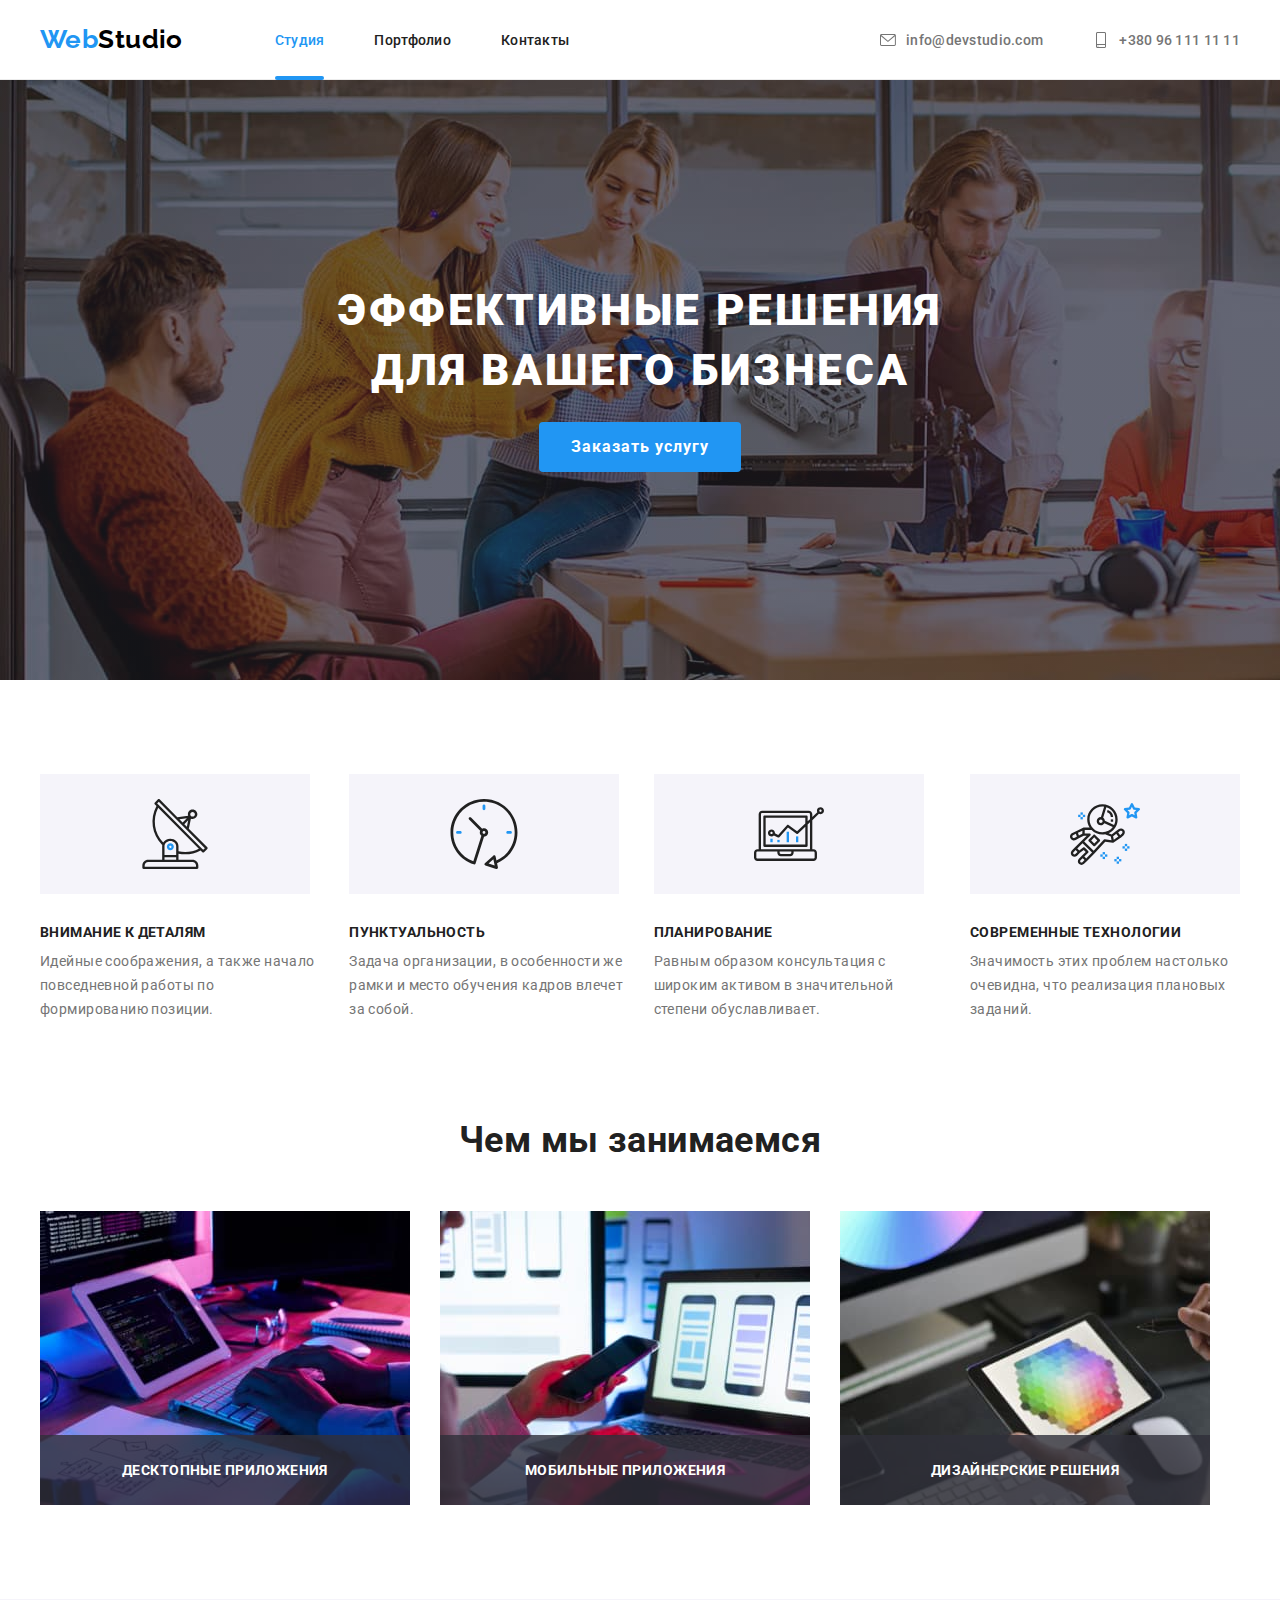
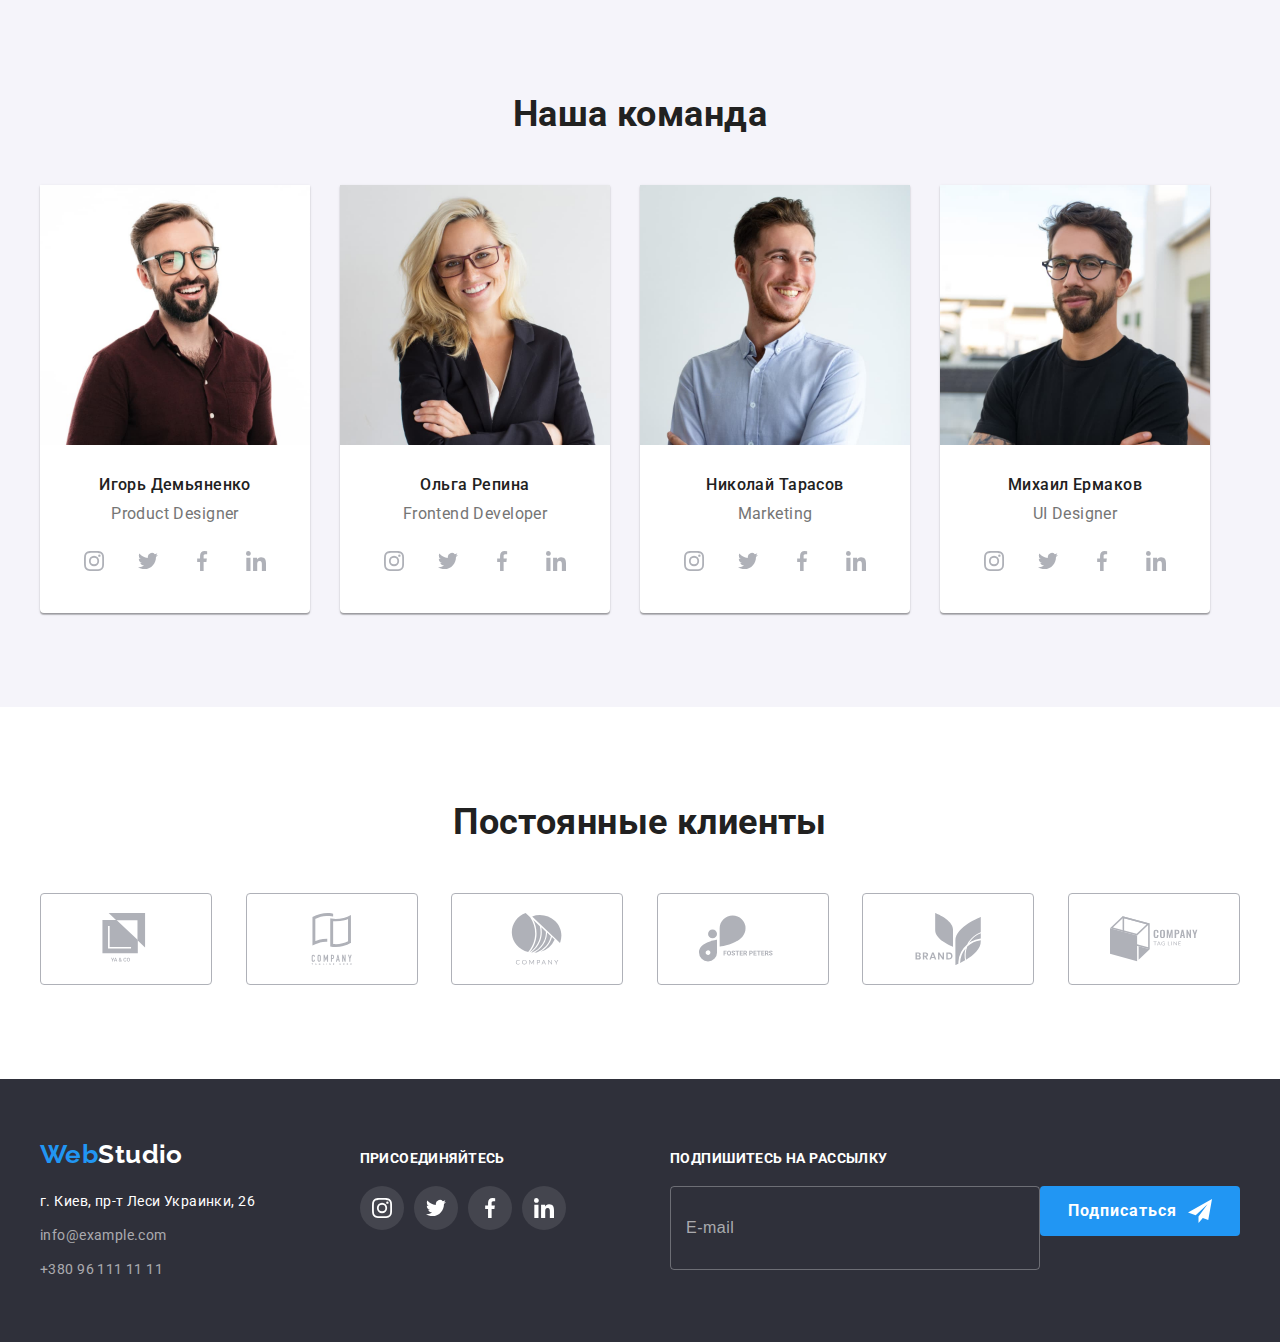
==== commit 94ee50de: "оформляет сайт с помощью препроцессора sass" ====
--- a/index.html
+++ b/index.html
@@ -15,8 +15,7 @@
       href="https://fonts.googleapis.com/css2?family=Raleway:wght@700&family=Roboto:wght@400;500;700;900&display=swap"
       rel="stylesheet"
     />
-    <link rel="stylesheet" href="./css/styles.css" />
-    <link rel="stylesheet" href="./css/main.min.css">
+    <link rel="stylesheet" href="./css/main.min.css" />
   </head>
   <body>
     <!-- HEADER -->
@@ -476,15 +475,16 @@
     <footer class="footer">
       <div class="footer container">
         <div class="address-container">
-          <a href="./index.html" class="logo link">Web
-            <span class="logo-second-part">Studio</span>
+          <a href="./index.html" class="logo link"
+            >Web<span class="logo-second-part">Studio</span>
           </a>
           <address class="address">
             <p>г. Киев, пр-т Леси Украинки, 26</p>
           </address>
           <ul class="contacts list">
             <li class="items">
-              <a href="mailto:info@example.com" class="link">info@example.com
+              <a href="mailto:info@example.com" class="link"
+                >info@example.com
               </a>
             </li>
             <li class="items">
@@ -632,9 +632,7 @@
             />
             <span class="custom-checkbox"></span>
           </label>
-          <button type="submit" class="submit-button">
-            Отправить
-          </button>
+          <button type="submit" class="submit-button">Отправить</button>
         </form>
       </div>
     </div>
--- a/css/main.min.css
+++ b/css/main.min.css
@@ -1,2 +1,2 @@
-body{font-family:"Roboto", sans-serif;font-style:normal;font-weight:400;font-size:14px;line-height:1.714;letter-spacing:0.03em;background-color:#fff;color:#757575}*,*::before,*::after{margin:0;padding:0}img{display:block}.link{text-decoration:none}.list{list-style:none}.section{padding:94px 0}.container{width:1200px;margin:0 auto;padding:0 15px}.site-navigation .link,.contacts .link{font-weight:500;line-height:1.143;letter-spacing:0.02em}.address-container .address,.address-container .contacts .link{font-weight:400;line-height:1.714;letter-spacing:0.03em}.visually-hidden{position:absolute;width:1px;height:1px;margin:-1px;border:0;padding:0;clip:rect(0 0 0 0);overflow:hidden}.logo{display:block;margin-right:92px;padding:24px 0 25px 0;font-family:"Raleway", sans-serif;font-weight:700;font-size:26px;line-height:1.192;color:#2196f3}.logo-second-part{color:#000}.advantages-list .title,.job.title,.team.title,.members-content .title,.clients-title{margin-bottom:50px;font-weight:700;font-size:36px;line-height:1.167;text-align:center;color:#212121}.hero-container .modal-button,.subscribe-form .submit-button,.modal .submit-button{height:50px;background-color:#2196f3;color:#fff;font-family:"Roboto", sans-serif;font-style:normal;font-weight:700;font-size:16px;line-height:1.875;letter-spacing:0.06em;border-radius:4px;border:transparent;cursor:pointer}.social-nets{display:-webkit-box;display:-ms-flexbox;display:flex;-webkit-box-pack:center;-ms-flex-pack:center;justify-content:center}.social-nets .items:not(:last-child){margin-right:10px}.social-nets .icons{width:20px;height:20px}.social-nets .link{display:-webkit-box;display:-ms-flexbox;display:flex;-webkit-box-align:center;-ms-flex-align:center;align-items:center;-webkit-box-pack:center;-ms-flex-pack:center;justify-content:center;width:44px;height:44px;background-color:#fff;fill:#afb1b8;border-radius:50%;-webkit-transition-property:background-color, fill;transition-property:background-color, fill;-webkit-transition-duration:250ms;transition-duration:250ms;-webkit-transition-timing-function:cubic-bezier(0.4, 0, 0.2, 1);transition-timing-function:cubic-bezier(0.4, 0, 0.2, 1)}.social-nets .link:hover,.social-nets .link:focus{background-color:#2196f3;fill:#fff}.subscribe-form .input,.input-wrapper .input{width:358px;height:50px;padding:16px 15px;background-color:transparent;border:1px solid rgba(255,255,255,0.3);border-radius:4px;font-size:16px;line-height:1.25;letter-spacing:0.03em;color:#fff;-webkit-transition-property:border-color;transition-property:border-color;-webkit-transition-duration:250ms;transition-duration:250ms;-webkit-transition-timing-function:cubic-bezier(0.4, 0, 0.2, 1);transition-timing-function:cubic-bezier(0.4, 0, 0.2, 1)}.subscribe-form .input:focus,.input-wrapper .input:focus,.subscribe-form .input:active,.input-wrapper .input:active{outline:none;border-color:#2196f3}.close-button{position:absolute;top:8px;right:8px;width:30px;height:30px;background-color:#fff;border:1px solid rgba(0,0,0,0.1);border-radius:50%;cursor:pointer;-webkit-transition-property:fill;transition-property:fill;-webkit-transition-duration:250ms;transition-duration:250ms;-webkit-transition-timing-function:cubic-bezier(0.4, 0, 0.2, 1);transition-timing-function:cubic-bezier(0.4, 0, 0.2, 1)}.close-button:hover,.close-button:focus,.close-button:active{fill:#2196f3}.close-button .icons{width:11px;height:11px}.checkbox:checked+.custom-checkbox,.checkbox:not(:checked)+.custom-checkbox{-ms-flex-item-align:center;-ms-grid-row-align:center;align-self:center;-webkit-box-ordinal-group:0;-ms-flex-order:-1;order:-1;width:16px;height:16px;margin-right:8px;background-color:transparent;background-image:url("../img/studio/svg/icon-uncheked.svg");-webkit-transition:background-color 250ms var(--time-function);transition:background-color 250ms var(--time-function)}.header{position:relative}.header::after{content:"";display:block;position:absolute;z-index:-1;bottom:0;width:100%;height:1px;background-color:#ececec}.header-container{display:-webkit-box;display:-ms-flexbox;display:flex;-webkit-box-align:center;-ms-flex-align:center;align-items:center;-webkit-box-pack:justify;-ms-flex-pack:justify;justify-content:space-between;width:1200px;margin:0 auto;padding:0 15px}.nav-container{display:-webkit-box;display:-ms-flexbox;display:flex;-webkit-box-align:center;-ms-flex-align:center;align-items:center}.site-navigation,.contacts{display:-webkit-box;display:-ms-flexbox;display:flex}.site-navigation .items:not(:last-child),.contacts .items:not(:last-child){margin-right:50px}.site-navigation .link,.contacts .link{padding-top:32px;padding-bottom:32px;-webkit-transition-property:color;transition-property:color;-webkit-transition-duration:250ms;transition-duration:250ms;-webkit-transition-timing-function:cubic-bezier(0.4, 0, 0.2, 1);transition-timing-function:cubic-bezier(0.4, 0, 0.2, 1)}.site-navigation .link:hover,.site-navigation .link:focus,.site-navigation .link:active,.contacts .link:hover,.contacts .link:focus,.contacts .link:active{color:#2196f3;fill:#2196f3}.site-navigation .link.active,.contacts .link.active{color:#2196f3}.site-navigation .link.active::after,.contacts .link.active::after{position:absolute;left:0;bottom:0;content:"";display:block;width:100%;height:4px;border-radius:2px;background-color:#2196f3}.site-navigation .link{position:relative;display:block;color:#212121}.contacts .link{display:-webkit-box;display:-ms-flexbox;display:flex;-webkit-box-align:center;-ms-flex-align:center;align-items:center;color:#757575;fill:#757575;-webkit-transition-property:color, fill;transition-property:color, fill}.contacts .link .icons{width:16px;height:16px;margin-right:10px}.hero-section{margin:0 auto;max-width:1600px;height:600px;background-color:#c4c4c4;background-image:-webkit-gradient(linear, left top, left bottom, from(rgba(47,48,58,0.4)), to(rgba(47,48,58,0.4))),url("../img/studio/hero/hero-background.jpg");background-image:linear-gradient(rgba(47,48,58,0.4), rgba(47,48,58,0.4)),url("../img/studio/hero/hero-background.jpg")}.hero-container{width:630px;height:100%;margin:0 auto;padding:200px 0}.hero-container .title{margin:0 auto 22px auto;font-weight:900;font-size:44px;line-height:1.364;letter-spacing:0.06em;text-align:center;text-transform:uppercase;color:#fff}.hero-container .modal-button{display:block;min-width:200px;margin:0 auto;padding:10px 32px}.advantages-list{display:-webkit-box;display:-ms-flexbox;display:flex}.advantages-list .items::before{display:block;content:"";height:120px;width:270px;margin-bottom:30px;background-color:#f5f4fa;background-repeat:no-repeat;background-position:center}.advantages-list .items:not(:last-child){margin-right:30px}.advantages-list .antenna::before{background-image:url("../img/studio/our-advantages/antenna.svg")}.advantages-list .clock::before{background-image:url("../img/studio/our-advantages/clock.svg")}.advantages-list .diagram::before{background-image:url("../img/studio/our-advantages/diagram.svg")}.advantages-list .astronaut::before{background-image:url("../img/studio/our-advantages/astronaut.svg")}.advantages-list .title{margin-bottom:10px;font-size:14px;line-height:1.143;text-align:unset;text-transform:uppercase}.advantages-list p{height:75px}.job.section{padding:0 0 94px 0}.job-label{position:absolute;bottom:0;margin-bottom:0;width:100%;padding:27px 0;font-size:14px;font-weight:700;line-height:1.143;text-align:center;text-transform:uppercase;color:#fff;background-color:rgba(47,48,58,0.8)}.job-list{display:-webkit-box;display:-ms-flexbox;display:flex}.job-list .items{position:relative}.job-list .items:not(:last-child){margin-right:30px}.team.section{background-color:#f5f4fa}.team-list{display:-webkit-box;display:-ms-flexbox;display:flex}.team-list .members{border-bottom-left-radius:4px;border-bottom-right-radius:4px;overflow:hidden;background-color:#fff;-webkit-box-shadow:0px 1px 3px rgba(0,0,0,0.12),0px 1px 1px rgba(0,0,0,0.14),0px 2px 1px rgba(0,0,0,0.2);box-shadow:0px 1px 3px rgba(0,0,0,0.12),0px 1px 1px rgba(0,0,0,0.14),0px 2px 1px rgba(0,0,0,0.2)}.team-list .members:not(:last-child){margin-right:30px}.members-content{padding:30px 0}.members-content .title{margin:0 auto 10px auto;font-weight:500;font-size:16px;line-height:1.188}.members-content p{margin:0 auto 16px auto;font-size:16px;line-height:1.188;text-align:center}.clients{display:-webkit-box;display:-ms-flexbox;display:flex;-webkit-box-pack:justify;-ms-flex-pack:justify;justify-content:space-between}.clients .icons{width:88px;height:52px}.clients .link{display:-webkit-box;display:-ms-flexbox;display:flex;-webkit-box-pack:center;-ms-flex-pack:center;justify-content:center;-webkit-box-align:center;-ms-flex-align:center;align-items:center;width:170px;height:90px;border:1px solid #afb1b8;fill:#afb1b8;border-radius:4px;-webkit-transition-property:border-color, fill;transition-property:border-color, fill;-webkit-transition-duration:250ms;transition-duration:250ms;-webkit-transition-timing-function:cubic-bezier(0.4, 0, 0.2, 1);transition-timing-function:cubic-bezier(0.4, 0, 0.2, 1)}.clients .link:hover,.clients .link:focus{outline:none;border-color:#2196f3;fill:#2196f3}.footer{background-color:#2f303a}.footer .container{display:-webkit-box;display:-ms-flexbox;display:flex;-webkit-box-align:baseline;-ms-flex-align:baseline;align-items:baseline;-webkit-box-pack:justify;-ms-flex-pack:justify;justify-content:space-between;padding:60px 15px}.address-container .logo{margin:0;padding:0;margin-bottom:20px}.address-container .logo-second-part{color:#fff}.address-container .address{margin-bottom:10px;font-style:normal;color:#fff}.address-container .contacts{display:-webkit-box;display:-ms-flexbox;display:flex;-webkit-box-orient:vertical;-webkit-box-direction:normal;-ms-flex-direction:column;flex-direction:column}.address-container .contacts .items:not(:last-child){margin-bottom:10px}.address-container .contacts .link{padding:0;color:rgba(255,255,255,0.6)}.address-container .contacts .link:hover,.address-container .contacts .link:focus{color:#2196f3}.social-container .text,.form-container .text{margin-bottom:20px;text-transform:uppercase;font-weight:700;line-height:1.143;color:#fff}.social-container .link{background-color:#ffffff1a;fill:#fff}.subscribe-form{display:-webkit-box;display:-ms-flexbox;display:flex;width:570px;-webkit-box-pack:justify;-ms-flex-pack:justify;justify-content:space-between}.subscribe-form .input::-webkit-input-placeholder{font-size:16px;line-height:1.25;letter-spacing:0.03em;color:rgba(255,255,255,0.6)}.subscribe-form .input:-ms-input-placeholder{font-size:16px;line-height:1.25;letter-spacing:0.03em;color:rgba(255,255,255,0.6)}.subscribe-form .input::-ms-input-placeholder{font-size:16px;line-height:1.25;letter-spacing:0.03em;color:rgba(255,255,255,0.6)}.subscribe-form .input::placeholder{font-size:16px;line-height:1.25;letter-spacing:0.03em;color:rgba(255,255,255,0.6)}.subscribe-form .submit-button{display:-webkit-inline-box;display:-ms-inline-flexbox;display:inline-flex;-webkit-box-align:center;-ms-flex-align:center;align-items:center;-webkit-box-pack:justify;-ms-flex-pack:justify;justify-content:space-between;padding:10px 28px;min-width:200px}.subscribe-form .submit-button .icons{width:24px;height:24px;fill:#fff}.backdrop{position:fixed;top:0;left:0;width:100%;height:100%;background-color:rgba(0,0,0,0.2);-webkit-transition-property:opacity, visibility, pointer-events;transition-property:opacity, visibility, pointer-events;-webkit-transition-duration:250ms;transition-duration:250ms;-webkit-transition-timing-function:cubic-bezier(0.4, 0, 0.2, 1);transition-timing-function:cubic-bezier(0.4, 0, 0.2, 1)}.backdrop.is-hidden{opacity:0;visibility:hidden;pointer-events:none;-webkit-transition-property:opacity, visibility, pointer-events;transition-property:opacity, visibility, pointer-events;-webkit-transition-delay:500ms;transition-delay:500ms;-webkit-transition-duration:250ms;transition-duration:250ms;-webkit-transition-timing-function:cubic-bezier(0.4, 0, 0.2, 1);transition-timing-function:cubic-bezier(0.4, 0, 0.2, 1)}.backdrop.is-hidden .modal{-webkit-transform:translate(-50%, -200%);transform:translate(-50%, -200%);opacity:0;visibility:hidden;pointer-events:none;-webkit-transition-property:opacity, visibility, pointer-events, -webkit-transform;transition-property:opacity, visibility, pointer-events, -webkit-transform;transition-property:transform, opacity, visibility, pointer-events;transition-property:transform, opacity, visibility, pointer-events, -webkit-transform;-webkit-transition-duration:500ms;transition-duration:500ms;-webkit-transition-timing-function:cubic-bezier(0.4, 0, 0.2, 1);transition-timing-function:cubic-bezier(0.4, 0, 0.2, 1)}.modal{position:absolute;top:50%;left:50%;-webkit-transform:translate(-50%, -50%);transform:translate(-50%, -50%);opacity:1;visibility:visible;pointer-events:all;width:528px;height:580px;padding:40px;background-color:#fff;-webkit-box-shadow:0px 1px 3px rgba(0,0,0,0.12),0px 1px 1px rgba(0,0,0,0.14),0px 2px 1px rgba(0,0,0,0.2);box-shadow:0px 1px 3px rgba(0,0,0,0.12),0px 1px 1px rgba(0,0,0,0.14),0px 2px 1px rgba(0,0,0,0.2);border-radius:4px;-webkit-transition-property:opacity, visibility, pointer-events, -webkit-transform;transition-property:opacity, visibility, pointer-events, -webkit-transform;transition-property:transform, opacity, visibility, pointer-events;transition-property:transform, opacity, visibility, pointer-events, -webkit-transform;-webkit-transition-delay:250ms;transition-delay:250ms;-webkit-transition-duration:500ms;transition-duration:500ms;-webkit-transition-timing-function:cubic-bezier(0.4, 0, 0.2, 1);transition-timing-function:cubic-bezier(0.4, 0, 0.2, 1)}.modal .title{margin:0 auto;font-size:20px;line-height:1.15;margin-bottom:12px}.modal .submit-button{display:block;margin:0 auto;min-width:200px}.inputs-group{display:-webkit-box;display:-ms-flexbox;display:flex;-webkit-box-orient:vertical;-webkit-box-direction:normal;-ms-flex-direction:column;flex-direction:column}.inputs-group .text-label{display:block;margin-bottom:4px;font-size:12px;line-height:1.167;letter-spacing:0.01em}.inputs-group .comment{width:100%;margin-bottom:20px;padding:12px 16px;height:120px;resize:none;color:#212121;background-color:transparent;border:1px solid rgba(33,33,33,0.2);border-radius:4px;-webkit-transition-property:border-color;transition-property:border-color;-webkit-transition-duration:250ms;transition-duration:250ms;-webkit-transition-timing-function:cubic-bezier(0.4, 0, 0.2, 1);transition-timing-function:cubic-bezier(0.4, 0, 0.2, 1)}.inputs-group .comment::-webkit-input-placeholder{font-size:12px;line-height:1.167;letter-spacing:0.01em;color:rgba(117,117,117,0.5)}.inputs-group .comment:-ms-input-placeholder{font-size:12px;line-height:1.167;letter-spacing:0.01em;color:rgba(117,117,117,0.5)}.inputs-group .comment::-ms-input-placeholder{font-size:12px;line-height:1.167;letter-spacing:0.01em;color:rgba(117,117,117,0.5)}.inputs-group .comment::placeholder{font-size:12px;line-height:1.167;letter-spacing:0.01em;color:rgba(117,117,117,0.5)}.inputs-group .comment:active,.inputs-group .comment:focus{outline:none;border-color:#2196f3}.input-wrapper{position:relative;margin-bottom:10px}.input-wrapper .icons{position:absolute;left:12px;top:50%;-webkit-transform:translateY(-50%);transform:translateY(-50%);width:18px;height:18px;-webkit-transition-property:fill;transition-property:fill;-webkit-transition-duration:250ms;transition-duration:250ms;-webkit-transition-timing-function:cubic-bezier(0.4, 0, 0.2, 1);transition-timing-function:cubic-bezier(0.4, 0, 0.2, 1)}.input-wrapper .input{padding:12px 12px 12px 42px;width:100%;height:40px;font-size:16px;color:#212121;background-color:transparent;border:1px solid rgba(33,33,33,0.2);border-radius:4px;-webkit-transition-property:border-color;transition-property:border-color;-webkit-transition-duration:250ms;transition-duration:250ms;-webkit-transition-timing-function:cubic-bezier(0.4, 0, 0.2, 1);transition-timing-function:cubic-bezier(0.4, 0, 0.2, 1)}.input-wrapper .input:active ~ .icons,.input-wrapper .input:focus ~ .icons{outline:none;border-color:#2196f3;fill:#2196f3}.checkbox-label{display:-webkit-box;display:-ms-flexbox;display:flex;padding:0 11px 0 12px;margin-bottom:30px}.checkbox:checked+.custom-checkbox{background-color:#2196f3;background-image:url("../img/studio/svg/icon-checked.svg");background-origin:border-box;border:transparent}.checkbox-text-label{color:#2196f3;-webkit-text-decoration-line:underline;text-decoration-line:underline}
+body{font-family:"Roboto", sans-serif;font-style:normal;font-weight:400;font-size:14px;line-height:1.714;letter-spacing:0.03em;background-color:#fff;color:#757575}*,*::before,*::after{margin:0;padding:0}img{display:block}.link{text-decoration:none}.list{list-style:none}.section{padding:94px 0}.container{width:1200px;margin:0 auto;padding:0 15px}.site-navigation .link,.contacts .link{font-weight:500;line-height:1.143;letter-spacing:0.02em}.address-container .address,.address-container .contacts .link{font-weight:400;line-height:1.714;letter-spacing:0.03em}.visually-hidden{position:absolute;width:1px;height:1px;margin:-1px;border:0;padding:0;clip:rect(0 0 0 0);overflow:hidden}.logo{display:block;margin-right:92px;padding:24px 0 25px 0;font-family:"Raleway", sans-serif;font-weight:700;font-size:26px;line-height:1.192;color:#2196f3}.logo-second-part{color:#000}.advantages-list .title,.job.title,.team.title,.members-content .title,.clients-title,.card-content .title{margin-bottom:50px;font-weight:700;font-size:36px;line-height:1.167;text-align:center;color:#212121}.hero-container .modal-button,.subscribe-form .submit-button,.modal .submit-button,.filter .modal-button{height:50px;background-color:#2196f3;color:#fff;font-family:"Roboto", sans-serif;font-style:normal;font-weight:700;font-size:16px;line-height:1.875;letter-spacing:0.06em;border-radius:4px;border:transparent;cursor:pointer}.social-nets{display:-webkit-box;display:-ms-flexbox;display:flex;-webkit-box-pack:center;-ms-flex-pack:center;justify-content:center}.social-nets .items:not(:last-child){margin-right:10px}.social-nets .icons{width:20px;height:20px}.social-nets .link{display:-webkit-box;display:-ms-flexbox;display:flex;-webkit-box-align:center;-ms-flex-align:center;align-items:center;-webkit-box-pack:center;-ms-flex-pack:center;justify-content:center;width:44px;height:44px;background-color:#fff;fill:#afb1b8;border-radius:50%;-webkit-transition-property:background-color, fill;transition-property:background-color, fill;-webkit-transition-duration:250ms;transition-duration:250ms;-webkit-transition-timing-function:cubic-bezier(0.4, 0, 0.2, 1);transition-timing-function:cubic-bezier(0.4, 0, 0.2, 1)}.social-nets .link:hover,.social-nets .link:focus{background-color:#2196f3;fill:#fff}.subscribe-form .input,.input-wrapper .input{width:358px;height:50px;padding:16px 15px;background-color:transparent;border:1px solid rgba(255,255,255,0.3);border-radius:4px;font-size:16px;line-height:1.25;letter-spacing:0.03em;color:#fff;-webkit-transition-property:border-color;transition-property:border-color;-webkit-transition-duration:250ms;transition-duration:250ms;-webkit-transition-timing-function:cubic-bezier(0.4, 0, 0.2, 1);transition-timing-function:cubic-bezier(0.4, 0, 0.2, 1)}.subscribe-form .input:focus,.input-wrapper .input:focus,.subscribe-form .input:active,.input-wrapper .input:active{outline:none;border-color:#2196f3}.close-button{position:absolute;top:8px;right:8px;width:30px;height:30px;background-color:#fff;border:1px solid rgba(0,0,0,0.1);border-radius:50%;cursor:pointer;-webkit-transition-property:fill;transition-property:fill;-webkit-transition-duration:250ms;transition-duration:250ms;-webkit-transition-timing-function:cubic-bezier(0.4, 0, 0.2, 1);transition-timing-function:cubic-bezier(0.4, 0, 0.2, 1)}.close-button:hover,.close-button:focus,.close-button:active{fill:#2196f3}.close-button .icons{width:11px;height:11px}.checkbox:checked+.custom-checkbox,.checkbox:not(:checked)+.custom-checkbox{-ms-flex-item-align:center;-ms-grid-row-align:center;align-self:center;-webkit-box-ordinal-group:0;-ms-flex-order:-1;order:-1;width:16px;height:16px;margin-right:8px;background-color:transparent;background-image:url("../img/studio/svg/icon-uncheked.svg");-webkit-transition:background-color 250ms var(--time-function);transition:background-color 250ms var(--time-function)}.header{position:relative}.header::after{content:"";display:block;position:absolute;z-index:-1;bottom:0;width:100%;height:1px;background-color:#ececec}.header-container{display:-webkit-box;display:-ms-flexbox;display:flex;-webkit-box-align:center;-ms-flex-align:center;align-items:center;-webkit-box-pack:justify;-ms-flex-pack:justify;justify-content:space-between;width:1200px;margin:0 auto;padding:0 15px}.nav-container{display:-webkit-box;display:-ms-flexbox;display:flex;-webkit-box-align:center;-ms-flex-align:center;align-items:center}.site-navigation,.contacts{display:-webkit-box;display:-ms-flexbox;display:flex}.site-navigation .items:not(:last-child),.contacts .items:not(:last-child){margin-right:50px}.site-navigation .link,.contacts .link{padding-top:32px;padding-bottom:32px;-webkit-transition-property:color;transition-property:color;-webkit-transition-duration:250ms;transition-duration:250ms;-webkit-transition-timing-function:cubic-bezier(0.4, 0, 0.2, 1);transition-timing-function:cubic-bezier(0.4, 0, 0.2, 1)}.site-navigation .link:hover,.site-navigation .link:focus,.site-navigation .link:active,.contacts .link:hover,.contacts .link:focus,.contacts .link:active{color:#2196f3;fill:#2196f3}.site-navigation .link.active,.contacts .link.active{color:#2196f3}.site-navigation .link.active::after,.contacts .link.active::after{position:absolute;left:0;bottom:0;content:"";display:block;width:100%;height:4px;border-radius:2px;background-color:#2196f3}.site-navigation .link{position:relative;display:block;color:#212121}.contacts .link{display:-webkit-box;display:-ms-flexbox;display:flex;-webkit-box-align:center;-ms-flex-align:center;align-items:center;color:#757575;fill:#757575;-webkit-transition-property:color, fill;transition-property:color, fill}.contacts .link .icons{width:16px;height:16px;margin-right:10px}.hero-section{margin:0 auto;max-width:1600px;height:600px;background-color:#c4c4c4;background-image:-webkit-gradient(linear, left top, left bottom, from(rgba(47,48,58,0.4)), to(rgba(47,48,58,0.4))),url("../img/studio/hero/hero-background.jpg");background-image:linear-gradient(rgba(47,48,58,0.4), rgba(47,48,58,0.4)),url("../img/studio/hero/hero-background.jpg")}.hero-container{width:630px;height:100%;margin:0 auto;padding:200px 0}.hero-container .title{margin:0 auto 22px auto;font-weight:900;font-size:44px;line-height:1.364;letter-spacing:0.06em;text-align:center;text-transform:uppercase;color:#fff}.hero-container .modal-button{display:block;min-width:200px;margin:0 auto;padding:10px 32px}.advantages-list{display:-webkit-box;display:-ms-flexbox;display:flex}.advantages-list .items::before{display:block;content:"";height:120px;width:270px;margin-bottom:30px;background-color:#f5f4fa;background-repeat:no-repeat;background-position:center}.advantages-list .items:not(:last-child){margin-right:30px}.advantages-list .antenna::before{background-image:url("../img/studio/our-advantages/antenna.svg")}.advantages-list .clock::before{background-image:url("../img/studio/our-advantages/clock.svg")}.advantages-list .diagram::before{background-image:url("../img/studio/our-advantages/diagram.svg")}.advantages-list .astronaut::before{background-image:url("../img/studio/our-advantages/astronaut.svg")}.advantages-list .title{margin-bottom:10px;font-size:14px;line-height:1.143;text-align:unset;text-transform:uppercase}.advantages-list p{height:75px}.job.section{padding:0 0 94px 0}.job-label{position:absolute;bottom:0;margin-bottom:0;width:100%;padding:27px 0;font-size:14px;font-weight:700;line-height:1.143;text-align:center;text-transform:uppercase;color:#fff;background-color:rgba(47,48,58,0.8)}.job-list{display:-webkit-box;display:-ms-flexbox;display:flex}.job-list .items{position:relative}.job-list .items:not(:last-child){margin-right:30px}.team.section{background-color:#f5f4fa}.team-list{display:-webkit-box;display:-ms-flexbox;display:flex}.team-list .members{border-bottom-left-radius:4px;border-bottom-right-radius:4px;overflow:hidden;background-color:#fff;-webkit-box-shadow:0px 1px 3px rgba(0,0,0,0.12),0px 1px 1px rgba(0,0,0,0.14),0px 2px 1px rgba(0,0,0,0.2);box-shadow:0px 1px 3px rgba(0,0,0,0.12),0px 1px 1px rgba(0,0,0,0.14),0px 2px 1px rgba(0,0,0,0.2)}.team-list .members:not(:last-child){margin-right:30px}.members-content{padding:30px 0}.members-content .title{margin:0 auto 10px auto;font-weight:500;font-size:16px;line-height:1.188}.members-content p{margin:0 auto 16px auto;font-size:16px;line-height:1.188;text-align:center}.clients{display:-webkit-box;display:-ms-flexbox;display:flex;-webkit-box-pack:justify;-ms-flex-pack:justify;justify-content:space-between}.clients .icons{width:88px;height:52px}.clients .link{display:-webkit-box;display:-ms-flexbox;display:flex;-webkit-box-pack:center;-ms-flex-pack:center;justify-content:center;-webkit-box-align:center;-ms-flex-align:center;align-items:center;width:170px;height:90px;border:1px solid #afb1b8;fill:#afb1b8;border-radius:4px;-webkit-transition-property:border-color, fill;transition-property:border-color, fill;-webkit-transition-duration:250ms;transition-duration:250ms;-webkit-transition-timing-function:cubic-bezier(0.4, 0, 0.2, 1);transition-timing-function:cubic-bezier(0.4, 0, 0.2, 1)}.clients .link:hover,.clients .link:focus{outline:none;border-color:#2196f3;fill:#2196f3}.footer{background-color:#2f303a}.footer .container{display:-webkit-box;display:-ms-flexbox;display:flex;-webkit-box-align:baseline;-ms-flex-align:baseline;align-items:baseline;-webkit-box-pack:justify;-ms-flex-pack:justify;justify-content:space-between;padding:60px 15px}.address-container .logo{margin:0;padding:0;margin-bottom:20px}.address-container .logo-second-part{color:#fff}.address-container .address{margin-bottom:10px;font-style:normal;color:#fff}.address-container .contacts{display:-webkit-box;display:-ms-flexbox;display:flex;-webkit-box-orient:vertical;-webkit-box-direction:normal;-ms-flex-direction:column;flex-direction:column}.address-container .contacts .items:not(:last-child){margin-bottom:10px}.address-container .contacts .link{padding:0;color:rgba(255,255,255,0.6)}.address-container .contacts .link:hover,.address-container .contacts .link:focus{color:#2196f3}.social-container .text,.form-container .text{margin-bottom:20px;text-transform:uppercase;font-weight:700;line-height:1.143;color:#fff}.social-container .link{background-color:#ffffff1a;fill:#fff}.subscribe-form{display:-webkit-box;display:-ms-flexbox;display:flex;width:570px;-webkit-box-pack:justify;-ms-flex-pack:justify;justify-content:space-between}.subscribe-form .input::-webkit-input-placeholder{font-size:16px;line-height:1.25;letter-spacing:0.03em;color:rgba(255,255,255,0.6)}.subscribe-form .input:-ms-input-placeholder{font-size:16px;line-height:1.25;letter-spacing:0.03em;color:rgba(255,255,255,0.6)}.subscribe-form .input::-ms-input-placeholder{font-size:16px;line-height:1.25;letter-spacing:0.03em;color:rgba(255,255,255,0.6)}.subscribe-form .input::placeholder{font-size:16px;line-height:1.25;letter-spacing:0.03em;color:rgba(255,255,255,0.6)}.subscribe-form .submit-button{display:-webkit-inline-box;display:-ms-inline-flexbox;display:inline-flex;-webkit-box-align:center;-ms-flex-align:center;align-items:center;-webkit-box-pack:justify;-ms-flex-pack:justify;justify-content:space-between;padding:10px 28px;min-width:200px}.subscribe-form .submit-button .icons{width:24px;height:24px;fill:#fff}.backdrop{position:fixed;top:0;left:0;width:100%;height:100%;background-color:rgba(0,0,0,0.2);-webkit-transition-property:opacity, visibility, pointer-events;transition-property:opacity, visibility, pointer-events;-webkit-transition-duration:250ms;transition-duration:250ms;-webkit-transition-timing-function:cubic-bezier(0.4, 0, 0.2, 1);transition-timing-function:cubic-bezier(0.4, 0, 0.2, 1)}.backdrop.is-hidden{opacity:0;visibility:hidden;pointer-events:none;-webkit-transition-property:opacity, visibility, pointer-events;transition-property:opacity, visibility, pointer-events;-webkit-transition-delay:500ms;transition-delay:500ms;-webkit-transition-duration:250ms;transition-duration:250ms;-webkit-transition-timing-function:cubic-bezier(0.4, 0, 0.2, 1);transition-timing-function:cubic-bezier(0.4, 0, 0.2, 1)}.backdrop.is-hidden .modal{-webkit-transform:translate(-50%, -200%);transform:translate(-50%, -200%);opacity:0;visibility:hidden;pointer-events:none;-webkit-transition-property:opacity, visibility, pointer-events, -webkit-transform;transition-property:opacity, visibility, pointer-events, -webkit-transform;transition-property:transform, opacity, visibility, pointer-events;transition-property:transform, opacity, visibility, pointer-events, -webkit-transform;-webkit-transition-duration:500ms;transition-duration:500ms;-webkit-transition-timing-function:cubic-bezier(0.4, 0, 0.2, 1);transition-timing-function:cubic-bezier(0.4, 0, 0.2, 1)}.modal{position:absolute;top:50%;left:50%;-webkit-transform:translate(-50%, -50%);transform:translate(-50%, -50%);opacity:1;visibility:visible;pointer-events:all;width:528px;height:580px;padding:40px;background-color:#fff;-webkit-box-shadow:0px 1px 3px rgba(0,0,0,0.12),0px 1px 1px rgba(0,0,0,0.14),0px 2px 1px rgba(0,0,0,0.2);box-shadow:0px 1px 3px rgba(0,0,0,0.12),0px 1px 1px rgba(0,0,0,0.14),0px 2px 1px rgba(0,0,0,0.2);border-radius:4px;-webkit-transition-property:opacity, visibility, pointer-events, -webkit-transform;transition-property:opacity, visibility, pointer-events, -webkit-transform;transition-property:transform, opacity, visibility, pointer-events;transition-property:transform, opacity, visibility, pointer-events, -webkit-transform;-webkit-transition-delay:250ms;transition-delay:250ms;-webkit-transition-duration:500ms;transition-duration:500ms;-webkit-transition-timing-function:cubic-bezier(0.4, 0, 0.2, 1);transition-timing-function:cubic-bezier(0.4, 0, 0.2, 1)}.modal .title{margin:0 auto;font-size:20px;line-height:1.15;margin-bottom:12px}.modal .submit-button{display:block;margin:0 auto;min-width:200px}.inputs-group{display:-webkit-box;display:-ms-flexbox;display:flex;-webkit-box-orient:vertical;-webkit-box-direction:normal;-ms-flex-direction:column;flex-direction:column}.inputs-group .text-label{display:block;margin-bottom:4px;font-size:12px;line-height:1.167;letter-spacing:0.01em}.inputs-group .comment{width:100%;margin-bottom:20px;padding:12px 16px;height:120px;resize:none;color:#212121;background-color:transparent;border:1px solid rgba(33,33,33,0.2);border-radius:4px;-webkit-transition-property:border-color;transition-property:border-color;-webkit-transition-duration:250ms;transition-duration:250ms;-webkit-transition-timing-function:cubic-bezier(0.4, 0, 0.2, 1);transition-timing-function:cubic-bezier(0.4, 0, 0.2, 1)}.inputs-group .comment::-webkit-input-placeholder{font-size:12px;line-height:1.167;letter-spacing:0.01em;color:rgba(117,117,117,0.5)}.inputs-group .comment:-ms-input-placeholder{font-size:12px;line-height:1.167;letter-spacing:0.01em;color:rgba(117,117,117,0.5)}.inputs-group .comment::-ms-input-placeholder{font-size:12px;line-height:1.167;letter-spacing:0.01em;color:rgba(117,117,117,0.5)}.inputs-group .comment::placeholder{font-size:12px;line-height:1.167;letter-spacing:0.01em;color:rgba(117,117,117,0.5)}.inputs-group .comment:active,.inputs-group .comment:focus{outline:none;border-color:#2196f3}.input-wrapper{position:relative;margin-bottom:10px}.input-wrapper .icons{position:absolute;left:12px;top:50%;-webkit-transform:translateY(-50%);transform:translateY(-50%);width:18px;height:18px;-webkit-transition-property:fill;transition-property:fill;-webkit-transition-duration:250ms;transition-duration:250ms;-webkit-transition-timing-function:cubic-bezier(0.4, 0, 0.2, 1);transition-timing-function:cubic-bezier(0.4, 0, 0.2, 1)}.input-wrapper .input{padding:12px 12px 12px 42px;width:100%;height:40px;font-size:16px;color:#212121;background-color:transparent;border:1px solid rgba(33,33,33,0.2);border-radius:4px;-webkit-transition-property:border-color;transition-property:border-color;-webkit-transition-duration:250ms;transition-duration:250ms;-webkit-transition-timing-function:cubic-bezier(0.4, 0, 0.2, 1);transition-timing-function:cubic-bezier(0.4, 0, 0.2, 1)}.input-wrapper .input:active ~ .icons,.input-wrapper .input:focus ~ .icons{outline:none;border-color:#2196f3;fill:#2196f3}.checkbox-label{display:-webkit-box;display:-ms-flexbox;display:flex;padding:0 11px 0 12px;margin-bottom:30px}.checkbox:checked+.custom-checkbox{background-color:#2196f3;background-image:url("../img/studio/svg/icon-checked.svg");background-origin:border-box;border:transparent}.checkbox-text-label{color:#2196f3;-webkit-text-decoration-line:underline;text-decoration-line:underline}.filter{display:-webkit-box;display:-ms-flexbox;display:flex;-webkit-box-pack:center;-ms-flex-pack:center;justify-content:center;margin-bottom:50px}.filter .items:not(:last-child){margin-right:8px}.filter .modal-button{padding:6px 22px;height:38px;background-color:#f5f4fa;color:#212121;font-weight:500;font-size:16px;line-height:1.625;letter-spacing:0.03em;-webkit-transition-property:color, background-color, -webkit-box-shadow;transition-property:color, background-color, -webkit-box-shadow;transition-property:color, background-color, box-shadow;transition-property:color, background-color, box-shadow, -webkit-box-shadow;-webkit-transition-duration:250ms;transition-duration:250ms;-webkit-transition-timing-function:cubic-bezier(0.4, 0, 0.2, 1);transition-timing-function:cubic-bezier(0.4, 0, 0.2, 1)}.filter .modal-button:hover,.filter .modal-button:focus,.filter .modal-button:active{background-color:#2196f3;color:#fff;-webkit-box-shadow:0px 3px 1px rgba(0,0,0,0.1),0px 1px 2px rgba(0,0,0,0.08),0px 2px 2px rgba(0,0,0,0.12);box-shadow:0px 3px 1px rgba(0,0,0,0.1),0px 1px 2px rgba(0,0,0,0.08),0px 2px 2px rgba(0,0,0,0.12)}.examples{display:-webkit-box;display:-ms-flexbox;display:flex;-ms-flex-wrap:wrap;flex-wrap:wrap}.examples .items{margin-right:30px;margin-bottom:30px;background-color:#fff}.examples .items:nth-child(3n){margin-right:0px}.examples .link{display:block;color:#757575;font-size:16px;line-height:1.875;-webkit-box-shadow:none;box-shadow:none;-webkit-transition-property:-webkit-box-shadow;transition-property:-webkit-box-shadow;transition-property:box-shadow;transition-property:box-shadow, -webkit-box-shadow;-webkit-transition-duration:250ms;transition-duration:250ms;-webkit-transition-timing-function:cubic-bezier(0.4, 0, 0.2, 1);transition-timing-function:cubic-bezier(0.4, 0, 0.2, 1)}.examples .link:hover,.examples .link:focus{-webkit-box-shadow:0px 1px 1px rgba(0,0,0,0.12),0px 4px 4px rgba(0,0,0,0.06),1px 4px 6px rgba(0,0,0,0.16);box-shadow:0px 1px 1px rgba(0,0,0,0.12),0px 4px 4px rgba(0,0,0,0.06),1px 4px 6px rgba(0,0,0,0.16)}.examples .link:hover .overlay,.examples .link:focus .overlay{-webkit-transform:translateY(0);transform:translateY(0)}.examples .wrapper{position:relative;overflow:hidden}.examples .overlay{position:absolute;top:0;left:0;width:100%;height:100%;padding:64px 24px;background-color:rgba(33,150,243,0.9);font-size:18px;line-height:1.556;color:#fff;-webkit-transform:translateY(100%);transform:translateY(100%);-webkit-transition-property:-webkit-transform;transition-property:-webkit-transform;transition-property:transform;transition-property:transform, -webkit-transform;-webkit-transition-duration:250ms;transition-duration:250ms;-webkit-transition-timing-function:cubic-bezier(0.4, 0, 0.2, 1);transition-timing-function:cubic-bezier(0.4, 0, 0.2, 1)}.card-content{padding:20px 24px;border-right:1px solid #eeeeee;border-bottom:1px solid #eeeeee;border-left:1px solid #eeeeee}.card-content .title{margin-bottom:4px;font-size:18px;line-height:2;letter-spacing:0.06em;text-align:unset}
 /*# sourceMappingURL=main.min.css.map */